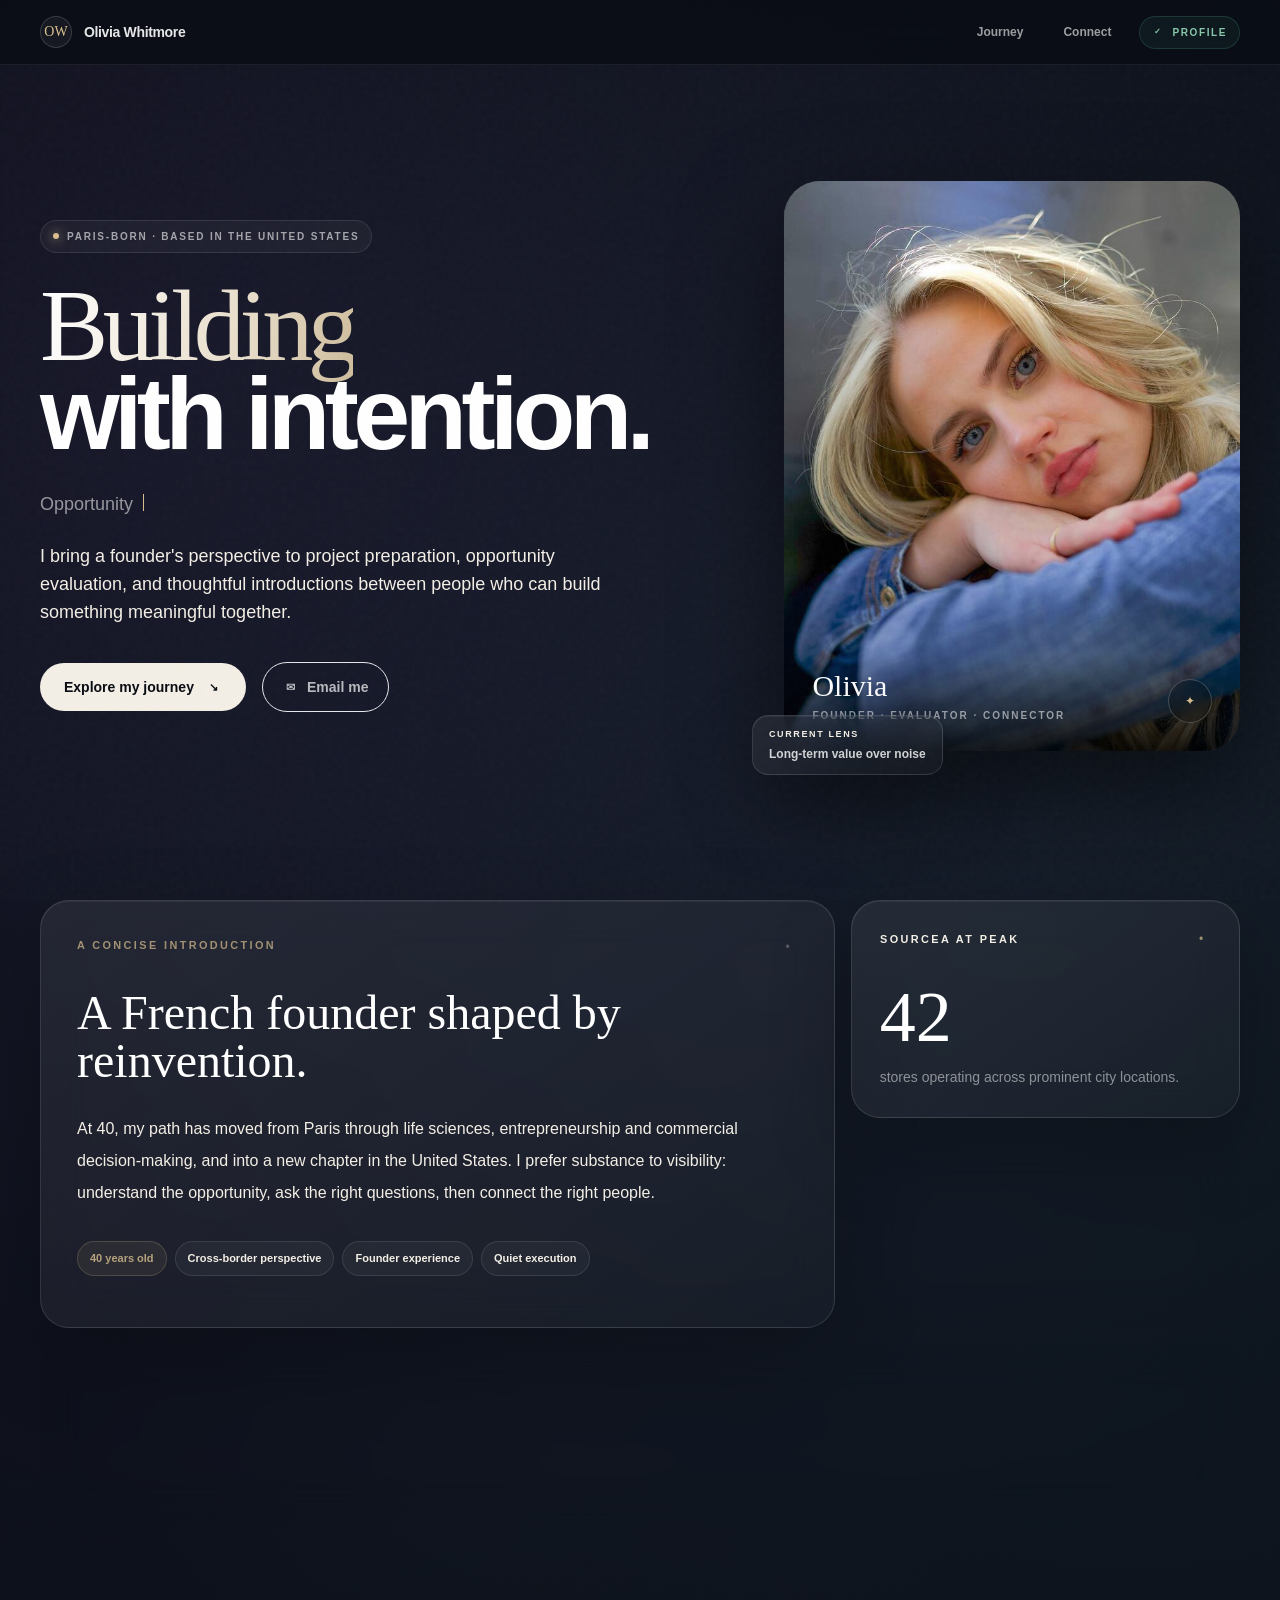
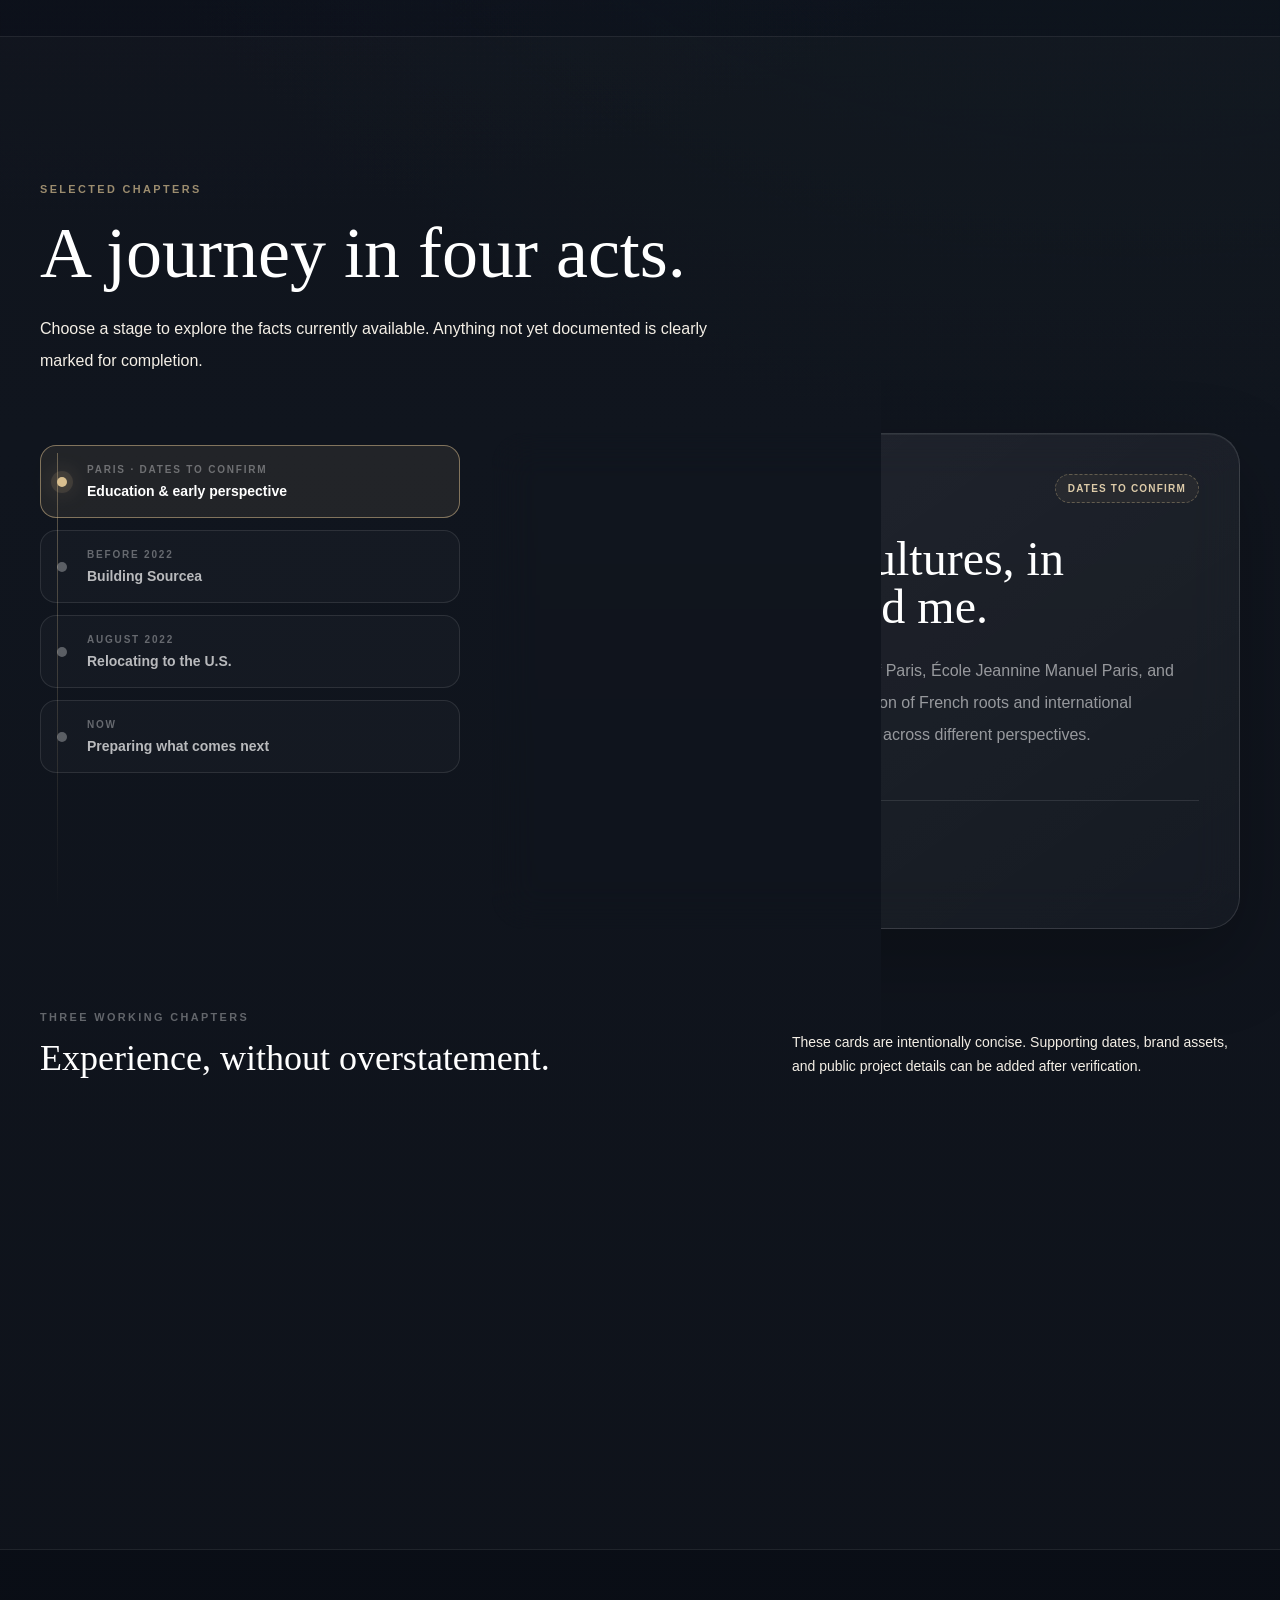
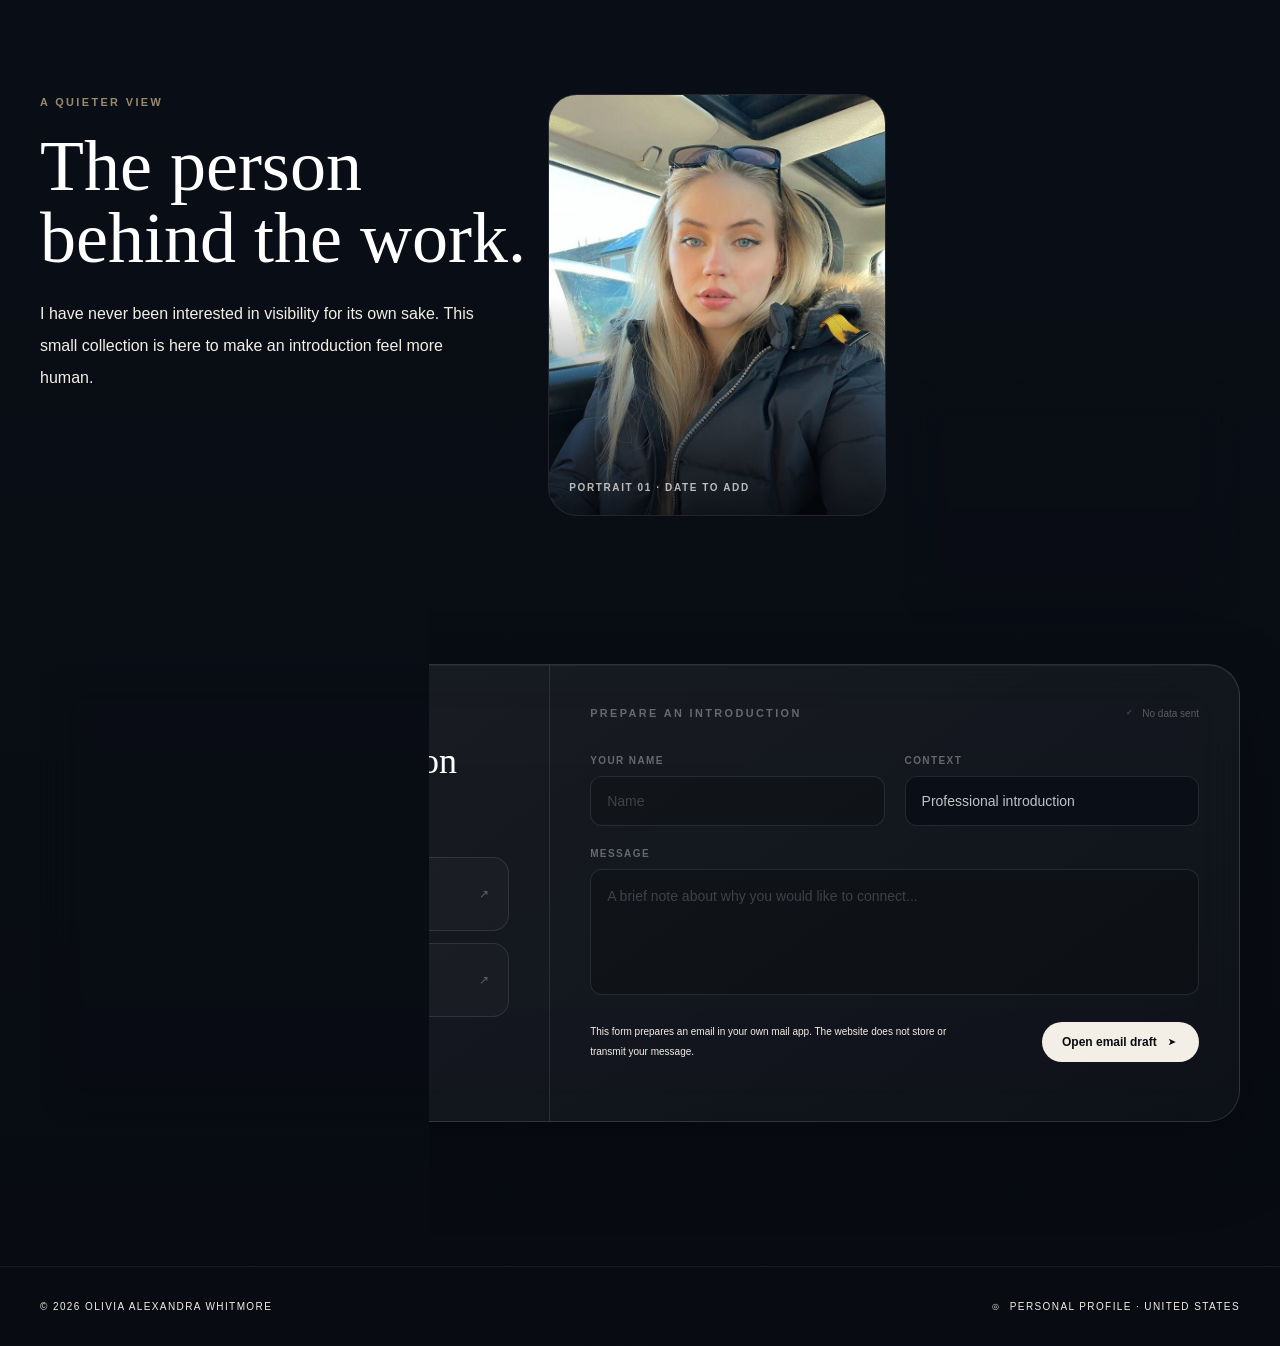
==== index.html @ ebe51297 "Publish Olivia Whitmore personal website" ====
<!doctype html>
<html lang="en" class="scroll-smooth">
<head>
  <meta charset="UTF-8" />
  <meta name="viewport" content="width=device-width, initial-scale=1.0" />
  <meta name="robots" content="index, follow, max-image-preview:large, max-snippet:-1, max-video-preview:-1" />
  <meta name="referrer" content="no-referrer" />
  <meta name="theme-color" content="#080b12" />
  <meta name="description" content="Meet Olivia Alexandra Whitmore, a Paris-born founder whose journey spans Sourcea, life sciences, opportunity evaluation, project preparation, and talent coordination in the United States." />
  <meta property="og:type" content="profile" />
  <meta property="og:title" content="Olivia Whitmore | Founder, Evaluator & Connector" />
  <meta property="og:description" content="From Paris and Sourcea to a new chapter in the United States — explore Olivia Whitmore's entrepreneurial and professional journey." />
  <meta property="og:url" content="https://oliviawhitmore.github.io/" />
  <meta property="profile:first_name" content="Olivia" />
  <meta property="profile:last_name" content="Whitmore" />
  <meta name="twitter:card" content="summary" />
  <meta name="twitter:title" content="Olivia Whitmore | Founder, Evaluator & Connector" />
  <meta name="twitter:description" content="A Paris-born founder's journey through entrepreneurship, reinvention, and project building in the United States." />
  <link rel="canonical" href="https://oliviawhitmore.github.io/" />
  <link rel="icon" href="data:image/svg+xml,%3Csvg xmlns='http://www.w3.org/2000/svg' viewBox='0 0 64 64'%3E%3Crect width='64' height='64' rx='32' fill='%23080b12'/%3E%3Ctext x='32' y='40' text-anchor='middle' font-family='serif' font-size='25' fill='%23d9bf8f'%3EOW%3C/text%3E%3C/svg%3E" />
  <title>Olivia Whitmore | Founder, Opportunity Evaluator & Project Connector</title>
  <script type="application/ld+json">
    {
      "@context": "https://schema.org",
      "@type": "Person",
      "name": "Olivia Alexandra Whitmore",
      "url": "https://oliviawhitmore.github.io/",
      "email": "mailto:oliviawhitmore2026@outlook.com",
      "telephone": "+1-360-646-8458",
      "birthPlace": {
        "@type": "Place",
        "name": "Paris, France"
      },
      "description": "Paris-born founder and project professional focused on opportunity evaluation, project preparation, and talent coordination in the United States.",
      "knowsAbout": [
        "Entrepreneurship",
        "Opportunity evaluation",
        "Project preparation",
        "Talent coordination",
        "Commercialization"
      ]
    }
  </script>
  <link rel="stylesheet" href="style.css" />
</head>
<body class="antialiased">
  <div class="mesh" aria-hidden="true"><span></span><span></span><span></span></div>

  <header class="fixed inset-x-0 top-0 z-40 border-b border-white/[.07] nav-shell">
    <nav class="mx-auto flex h-16 max-w-7xl items-center justify-between px-5 sm:px-8 lg:px-10" aria-label="Primary navigation">
      <a href="#top" class="group flex items-center gap-3" aria-label="Olivia Whitmore, home">
        <span class="grid h-8 w-8 place-items-center rounded-full border border-white/15 bg-white/[.05] serif text-sm text-champagne">OW</span>
        <span class="hidden text-sm font-semibold tracking-tight text-white/90 sm:block">Olivia Whitmore</span>
      </a>
      <div class="flex items-center gap-1 sm:gap-2">
        <a href="#journey" class="rounded-full px-3 py-2 text-xs font-semibold text-white/60 transition hover:text-white sm:px-4">Journey</a>
        <a href="#connect" class="rounded-full px-3 py-2 text-xs font-semibold text-white/60 transition hover:text-white sm:px-4">Connect</a>
        <span class="ml-1 inline-flex items-center gap-2 rounded-full border border-emerald-300/15 bg-emerald-300/[.06] px-3 py-2 text-[10px] font-bold uppercase tracking-[.16em] text-emerald-200/80">
          <i data-lucide="badge-check" class="h-3 w-3"></i><span class="hidden sm:inline">Profile</span>
        </span>
      </div>
    </nav>
  </header>

  <main id="top">
    <section class="relative mx-auto flex min-h-screen max-w-7xl items-center px-5 pb-20 pt-28 sm:px-8 lg:px-10">
      <div class="grid w-full items-center gap-14 lg:grid-cols-[1.05fr_.72fr] lg:gap-20">
        <div class="relative z-10 reveal">
          <div class="mb-7 inline-flex items-center gap-2 rounded-full border border-white/10 bg-white/[.04] px-3 py-2 text-[10px] font-bold uppercase tracking-[.18em] text-white/60">
            <span class="h-1.5 w-1.5 rounded-full bg-champagne shadow-[0_0_12px_#d9bf8f]"></span>
            Paris-born · Based in the United States
          </div>
          <h1 class="max-w-4xl text-[clamp(3.45rem,8vw,7.2rem)] leading-[.86] tracking-[-.055em]">
            <span class="serif font-normal gradient-text">Building</span><br />
            <span class="font-semibold text-white">with intention.</span>
          </h1>
          <p class="mt-8 min-h-8 text-base font-medium text-white/55 sm:text-lg">
            <span id="typing" aria-live="polite">Founder</span><span class="typing-caret" aria-hidden="true"></span>
          </p>
          <p class="mt-5 max-w-xl text-base leading-8 text-white/58 sm:text-lg">
            I bring a founder's perspective to project preparation, opportunity evaluation, and thoughtful introductions between people who can build something meaningful together.
          </p>
          <div class="mt-9 flex flex-wrap items-center gap-4">
            <a href="#journey" class="magnetic inline-flex items-center gap-3 rounded-full bg-ivory px-6 py-3.5 text-sm font-bold text-ink" data-magnetic>
              Explore my journey <i data-lucide="arrow-down-right" class="h-4 w-4"></i>
            </a>
            <a href="mailto:oliviawhitmore2026@outlook.com" class="inline-flex items-center gap-2 rounded-full border border-white/12 px-5 py-3.5 text-sm font-semibold text-white/70 transition hover:border-white/25 hover:text-white">
              <i data-lucide="mail" class="h-4 w-4"></i> Email me
            </a>
          </div>
        </div>

        <div class="relative mx-auto w-full max-w-[32rem] reveal lg:mx-0 lg:ml-auto" style="transition-delay:120ms">
          <div class="absolute -inset-10 hidden sm:block" aria-hidden="true">
            <svg class="h-full w-full opacity-40" viewBox="0 0 500 620" fill="none">
              <ellipse class="orbit" cx="250" cy="310" rx="215" ry="270" stroke="url(#orbitA)" stroke-width="1" stroke-dasharray="4 13" />
              <ellipse class="orbit-reverse" cx="250" cy="310" rx="236" ry="292" stroke="rgba(255,255,255,.14)" stroke-width="1" stroke-dasharray="1 18" />
              <defs><linearGradient id="orbitA"><stop stop-color="#d9bf8f"/><stop offset=".5" stop-color="#6979b8"/><stop offset="1" stop-color="#d9bf8f" stop-opacity="0"/></linearGradient></defs>
            </svg>
          </div>
          <div class="portrait-frame relative aspect-[4/5] overflow-hidden rounded-[2.25rem] bg-slate-900 shadow-[0_40px_100px_rgba(0,0,0,.52)]">
            <img src="assets/portrait-hero.jpg" alt="Portrait of Olivia Whitmore" class="h-full w-full object-cover object-center" fetchpriority="high" />
            <div class="absolute inset-x-0 bottom-0 bg-gradient-to-t from-black/80 via-black/15 to-transparent p-7 pt-28">
              <div class="flex items-end justify-between gap-4">
                <div><p class="serif text-3xl text-white">Olivia</p><p class="mt-1 text-[10px] font-bold uppercase tracking-[.2em] text-white/55">Founder · Evaluator · Connector</p></div>
                <div class="grid h-11 w-11 shrink-0 place-items-center rounded-full border border-white/20 bg-black/20 backdrop-blur"><i data-lucide="sparkles" class="h-4 w-4 text-champagne"></i></div>
              </div>
            </div>
          </div>
          <div class="glass absolute -bottom-6 -left-3 rounded-2xl px-4 py-3 sm:-left-8">
            <p class="text-[9px] font-bold uppercase tracking-[.18em] text-white/38">Current lens</p>
            <p class="mt-1 text-xs font-semibold text-white/80">Long-term value over noise</p>
          </div>
        </div>
      </div>
    </section>

    <section class="mx-auto max-w-7xl px-5 pb-28 sm:px-8 lg:px-10">
      <div class="grid auto-rows-[minmax(180px,auto)] gap-4 md:grid-cols-6">
        <article class="glass card-lift reveal rounded-[1.8rem] p-7 md:col-span-4 md:row-span-2 sm:p-9">
          <div class="flex items-start justify-between gap-6">
            <p class="eyebrow text-champagne/70">A concise introduction</p>
            <i data-lucide="fingerprint" class="h-5 w-5 text-white/25"></i>
          </div>
          <h2 class="mt-8 max-w-2xl serif text-4xl leading-[1.05] text-white sm:text-5xl">A French founder shaped by reinvention.</h2>
          <p class="mt-7 max-w-2xl text-sm leading-7 text-white/56 sm:text-base sm:leading-8">
            At 40, my path has moved from Paris through life sciences, entrepreneurship and commercial decision-making, and into a new chapter in the United States. I prefer substance to visibility: understand the opportunity, ask the right questions, then connect the right people.
          </p>
          <div class="mt-8 flex flex-wrap gap-2">
            <span class="rounded-full border border-champagne/20 bg-champagne/[.07] px-3 py-2 text-[11px] font-semibold text-champagne/80">40 years old</span>
            <span class="rounded-full border border-white/10 bg-white/[.04] px-3 py-2 text-[11px] font-semibold text-white/58">Cross-border perspective</span>
            <span class="rounded-full border border-white/10 bg-white/[.04] px-3 py-2 text-[11px] font-semibold text-white/58">Founder experience</span>
            <span class="rounded-full border border-white/10 bg-white/[.04] px-3 py-2 text-[11px] font-semibold text-white/58">Quiet execution</span>
          </div>
        </article>

        <article class="glass card-lift reveal rounded-[1.8rem] p-7 md:col-span-2" style="transition-delay:80ms">
          <div class="flex items-center justify-between"><p class="eyebrow text-white/38">Sourcea at peak</p><i data-lucide="store" class="h-5 w-5 text-champagne/70"></i></div>
          <p class="mt-8 serif text-7xl leading-none text-white">42</p>
          <p class="mt-3 text-sm leading-6 text-white/50">stores operating across prominent city locations.</p>
        </article>

        <article class="glass card-lift reveal rounded-[1.8rem] p-7 md:col-span-2" style="transition-delay:140ms">
          <div class="flex items-center justify-between"><p class="eyebrow text-white/38">New chapter</p><i data-lucide="plane" class="h-5 w-5 text-champagne/70"></i></div>
          <p class="mt-8 serif text-5xl leading-none text-white">Aug '22</p>
          <p class="mt-3 text-sm leading-6 text-white/50">relocated to the United States via EB-5.</p>
        </article>

        <article class="glass reveal rounded-[1.8rem] py-7 md:col-span-6">
          <p class="mb-5 px-7 eyebrow text-white/35">Working vocabulary</p>
          <div class="marquee" aria-label="Professional focus areas">
            <div class="marquee-track gap-3 px-3">
              <div class="flex gap-3 pr-3" aria-hidden="false">
                <span class="rounded-full border border-white/10 px-5 py-3 text-xs text-white/56">Opportunity evaluation</span><span class="rounded-full border border-white/10 px-5 py-3 text-xs text-white/56">Project preparation</span><span class="rounded-full border border-white/10 px-5 py-3 text-xs text-white/56">Talent coordination</span><span class="rounded-full border border-white/10 px-5 py-3 text-xs text-white/56">Commercialization</span><span class="rounded-full border border-white/10 px-5 py-3 text-xs text-white/56">Stakeholder alignment</span><span class="rounded-full border border-white/10 px-5 py-3 text-xs text-white/56">Life sciences perspective</span>
              </div>
              <div class="flex gap-3 pr-3" aria-hidden="true">
                <span class="rounded-full border border-white/10 px-5 py-3 text-xs text-white/56">Opportunity evaluation</span><span class="rounded-full border border-white/10 px-5 py-3 text-xs text-white/56">Project preparation</span><span class="rounded-full border border-white/10 px-5 py-3 text-xs text-white/56">Talent coordination</span><span class="rounded-full border border-white/10 px-5 py-3 text-xs text-white/56">Commercialization</span><span class="rounded-full border border-white/10 px-5 py-3 text-xs text-white/56">Stakeholder alignment</span><span class="rounded-full border border-white/10 px-5 py-3 text-xs text-white/56">Life sciences perspective</span>
              </div>
            </div>
          </div>
        </article>
      </div>
    </section>

    <section id="journey" class="border-y border-white/[.07] bg-white/[.018] py-28 sm:py-36">
      <div class="mx-auto max-w-7xl px-5 sm:px-8 lg:px-10">
        <div class="reveal max-w-3xl">
          <p class="eyebrow text-champagne/70">Selected chapters</p>
          <h2 class="mt-5 serif text-5xl leading-none text-white sm:text-7xl">A journey in four acts.</h2>
          <p class="mt-6 max-w-2xl text-base leading-8 text-white/52">Choose a stage to explore the facts currently available. Anything not yet documented is clearly marked for completion.</p>
        </div>

        <div class="mt-14 grid gap-5 lg:grid-cols-[.72fr_1.28fr] lg:gap-8">
          <div class="relative space-y-3 reveal" role="tablist" aria-label="Life and work timeline">
            <div class="timeline-line absolute bottom-5 left-[17px] top-5 w-px bg-gradient-to-b from-champagne/40 via-white/12 to-transparent" aria-hidden="true"></div>
            <button class="timeline-tab relative flex w-full items-center gap-5 rounded-2xl border border-white/10 bg-white/[.025] p-4 text-left text-white/70" role="tab" aria-selected="true" aria-controls="timeline-panel" data-stage="paris">
              <span class="stage-dot relative z-10 h-2.5 w-2.5 shrink-0 rounded-full bg-white/30"></span><span><span class="block text-[10px] font-bold uppercase tracking-[.18em] text-white/35">Paris · Dates to confirm</span><span class="mt-1 block text-sm font-semibold">Education & early perspective</span></span>
            </button>
            <button class="timeline-tab relative flex w-full items-center gap-5 rounded-2xl border border-white/10 bg-white/[.025] p-4 text-left text-white/70" role="tab" aria-selected="false" aria-controls="timeline-panel" data-stage="sourcea">
              <span class="stage-dot relative z-10 h-2.5 w-2.5 shrink-0 rounded-full bg-white/30"></span><span><span class="block text-[10px] font-bold uppercase tracking-[.18em] text-white/35">Before 2022</span><span class="mt-1 block text-sm font-semibold">Building Sourcea</span></span>
            </button>
            <button class="timeline-tab relative flex w-full items-center gap-5 rounded-2xl border border-white/10 bg-white/[.025] p-4 text-left text-white/70" role="tab" aria-selected="false" aria-controls="timeline-panel" data-stage="usa">
              <span class="stage-dot relative z-10 h-2.5 w-2.5 shrink-0 rounded-full bg-white/30"></span><span><span class="block text-[10px] font-bold uppercase tracking-[.18em] text-white/35">August 2022</span><span class="mt-1 block text-sm font-semibold">Relocating to the U.S.</span></span>
            </button>
            <button class="timeline-tab relative flex w-full items-center gap-5 rounded-2xl border border-white/10 bg-white/[.025] p-4 text-left text-white/70" role="tab" aria-selected="false" aria-controls="timeline-panel" data-stage="now">
              <span class="stage-dot relative z-10 h-2.5 w-2.5 shrink-0 rounded-full bg-white/30"></span><span><span class="block text-[10px] font-bold uppercase tracking-[.18em] text-white/35">Now</span><span class="mt-1 block text-sm font-semibold">Preparing what comes next</span></span>
            </button>
          </div>

          <article id="timeline-panel" class="glass mobile-stack reveal flex min-h-[31rem] flex-col justify-between overflow-hidden rounded-[2rem] p-7 sm:p-10" role="tabpanel" aria-live="polite" style="transition-delay:120ms">
            <div>
              <div class="flex flex-wrap items-center justify-between gap-4">
                <span id="stage-kicker" class="eyebrow text-champagne/70">Paris, France</span>
                <span id="stage-status" class="pending rounded-full px-3 py-1.5 text-[10px] font-bold uppercase tracking-[.12em]">Dates to confirm</span>
              </div>
              <h3 id="stage-title" class="mt-8 max-w-xl serif text-4xl leading-tight text-white sm:text-5xl">Learning across cultures, in the city that shaped me.</h3>
              <p id="stage-copy" class="mt-6 max-w-2xl text-sm leading-7 text-white/55 sm:text-base sm:leading-8">Born in Paris, I studied at the American School of Paris, École Jeannine Manuel Paris, and The American University of Paris. That combination of French roots and international classrooms shaped how I listen, adapt, and work across different perspectives.</p>
            </div>
            <div class="mt-10 border-t border-white/10 pt-6">
              <p class="text-[10px] font-bold uppercase tracking-[.17em] text-white/32">What this chapter shaped</p>
              <div id="stage-tags" class="mt-4 flex flex-wrap gap-2">
                <span class="rounded-full bg-white/[.055] px-3 py-2 text-[11px] text-white/62">International perspective</span><span class="rounded-full bg-white/[.055] px-3 py-2 text-[11px] text-white/62">Adaptability</span><span class="rounded-full bg-white/[.055] px-3 py-2 text-[11px] text-white/62">Curiosity</span>
              </div>
            </div>
          </article>
        </div>

        <div class="mt-20">
          <div class="mb-7 flex flex-col justify-between gap-5 sm:flex-row sm:items-end">
            <div><p class="eyebrow text-white/35">Three working chapters</p><h3 class="mt-3 serif text-3xl text-white sm:text-4xl">Experience, without overstatement.</h3></div>
            <p class="max-w-md text-sm leading-6 text-white/42">These cards are intentionally concise. Supporting dates, brand assets, and public project details can be added after verification.</p>
          </div>
          <div class="grid gap-4 md:grid-cols-3">
            <button class="glass card-lift reveal rounded-[1.7rem] p-7 text-left" data-jump="sourcea">
              <div class="flex items-center justify-between"><span class="grid h-10 w-10 place-items-center rounded-xl bg-white/[.05]"><i data-lucide="store" class="h-4 w-4 text-champagne"></i></span><i data-lucide="arrow-up-right" class="h-4 w-4 text-white/25"></i></div>
              <h4 class="mt-9 text-lg font-semibold text-white">Sourcea</h4><p class="mt-3 text-sm leading-6 text-white/50">Founded and scaled a Paris fashion brand to 42 stores before the pandemic forced a difficult restructuring.</p><span class="pending mt-6 inline-flex rounded-full px-3 py-1.5 text-[10px] font-bold uppercase tracking-[.12em]">Founding year & brand assets pending</span>
            </button>
            <button class="glass card-lift reveal rounded-[1.7rem] p-7 text-left" data-jump="usa" style="transition-delay:80ms">
              <div class="flex items-center justify-between"><span class="grid h-10 w-10 place-items-center rounded-xl bg-white/[.05]"><i data-lucide="route" class="h-4 w-4 text-champagne"></i></span><i data-lucide="arrow-up-right" class="h-4 w-4 text-white/25"></i></div>
              <h4 class="mt-9 text-lg font-semibold text-white">U.S. transition</h4><p class="mt-3 text-sm leading-6 text-white/50">Moved from familiarity to a much larger market, rebuilding everyday systems and a professional point of view from the ground up.</p><span class="mt-6 inline-flex rounded-full border border-white/10 px-3 py-1.5 text-[10px] font-bold uppercase tracking-[.12em] text-white/44">Documented · Aug 2022</span>
            </button>
            <button class="glass card-lift reveal rounded-[1.7rem] p-7 text-left" data-jump="now" style="transition-delay:140ms">
              <div class="flex items-center justify-between"><span class="grid h-10 w-10 place-items-center rounded-xl bg-white/[.05]"><i data-lucide="layers-3" class="h-4 w-4 text-champagne"></i></span><i data-lucide="arrow-up-right" class="h-4 w-4 text-white/25"></i></div>
              <h4 class="mt-9 text-lg font-semibold text-white">Current project work</h4><p class="mt-3 text-sm leading-6 text-white/50">Supporting preparation, evaluating opportunities, and connecting experienced people with the appropriate project leaders.</p><span class="pending mt-6 inline-flex rounded-full px-3 py-1.5 text-[10px] font-bold uppercase tracking-[.12em]">Public project details pending</span>
            </button>
          </div>
        </div>
      </div>
    </section>

    <section id="connect" class="mx-auto max-w-7xl px-5 py-28 sm:px-8 sm:py-36 lg:px-10">
      <div class="grid gap-5 lg:grid-cols-12">
        <div class="reveal lg:col-span-5">
          <p class="eyebrow text-champagne/70">A quieter view</p>
          <h2 class="mt-5 max-w-lg serif text-5xl leading-none text-white sm:text-7xl">The person behind the work.</h2>
          <p class="mt-6 max-w-md text-base leading-8 text-white/52">I have never been interested in visibility for its own sake. This small collection is here to make an introduction feel more human.</p>
        </div>
        <div class="grid gap-4 sm:grid-cols-2 lg:col-span-7">
          <button class="photo-card reveal relative aspect-[4/5] overflow-hidden rounded-[1.8rem] border border-white/10 text-left sm:row-span-2" data-photo-src data-alt="Portrait of Olivia Whitmore">
            <img src="assets/portrait-01.jpg" alt="Portrait of Olivia Whitmore" class="h-full w-full object-cover" loading="lazy" />
            <span class="absolute bottom-5 left-5 z-10 text-[10px] font-bold uppercase tracking-[.16em] text-white/70">Portrait 01 · Date to add</span>
          </button>
          <button class="photo-card reveal relative aspect-[5/4] overflow-hidden rounded-[1.8rem] border border-white/10 text-left" data-photo-src data-alt="Portrait of Olivia Whitmore" style="transition-delay:80ms">
            <img src="assets/portrait-02.jpg" alt="Portrait of Olivia Whitmore" class="h-full w-full object-cover object-top" loading="lazy" />
            <span class="absolute bottom-5 left-5 z-10 text-[10px] font-bold uppercase tracking-[.16em] text-white/70">Portrait 02 · Date to add</span>
          </button>
          <div class="glass reveal flex min-h-[15rem] flex-col justify-between rounded-[1.8rem] p-7" style="transition-delay:140ms">
            <i data-lucide="quote" class="h-5 w-5 text-champagne/65"></i>
            <blockquote class="mt-10 serif text-2xl leading-snug text-white">“Understand first. Decide second. Build for the long term.”</blockquote>
          </div>
        </div>

        <div class="glass reveal mt-6 overflow-hidden rounded-[2rem] lg:col-span-12">
          <div class="grid lg:grid-cols-[.85fr_1.15fr]">
            <div class="border-b border-white/10 p-7 sm:p-10 lg:border-b-0 lg:border-r">
              <p class="eyebrow text-white/35">Direct contact</p>
              <h3 class="mt-5 serif text-4xl text-white">A thoughtful conversation starts simply.</h3>
              <div class="mt-9 space-y-3">
                <a href="mailto:oliviawhitmore2026@outlook.com" class="contact-link flex items-center justify-between rounded-2xl border border-white/10 bg-white/[.025] p-4 transition hover:border-champagne/30 hover:bg-white/[.045]">
                  <span class="flex min-w-0 items-center gap-4"><span class="grid h-10 w-10 shrink-0 place-items-center rounded-full bg-white/[.055]"><i data-lucide="mail" class="h-4 w-4 text-champagne"></i></span><span class="min-w-0"><span class="block text-[9px] font-bold uppercase tracking-[.16em] text-white/34">Email</span><span class="mt-1 block truncate text-xs font-semibold text-white/76 sm:text-sm">oliviawhitmore2026@outlook.com</span></span></span><i data-lucide="arrow-up-right" class="contact-arrow h-4 w-4 shrink-0 text-white/30"></i>
                </a>
                <a href="tel:+13606468458" class="contact-link flex items-center justify-between rounded-2xl border border-white/10 bg-white/[.025] p-4 transition hover:border-champagne/30 hover:bg-white/[.045]">
                  <span class="flex min-w-0 items-center gap-4"><span class="grid h-10 w-10 shrink-0 place-items-center rounded-full bg-white/[.055]"><i data-lucide="phone" class="h-4 w-4 text-champagne"></i></span><span><span class="block text-[9px] font-bold uppercase tracking-[.16em] text-white/34">Mobile</span><span class="mt-1 block text-sm font-semibold text-white/76">+1 (360) 646-8458</span></span></span><i data-lucide="arrow-up-right" class="contact-arrow h-4 w-4 shrink-0 text-white/30"></i>
                </a>
              </div>
              <div class="mt-6 flex items-center gap-2">
                <button type="button" class="grid h-10 w-10 cursor-not-allowed place-items-center rounded-full border border-white/10 text-white/28" aria-label="LinkedIn link pending verification" title="LinkedIn link pending verification"><i data-lucide="linkedin" class="h-4 w-4"></i></button>
                <button type="button" class="grid h-10 w-10 cursor-not-allowed place-items-center rounded-full border border-white/10 text-white/28" aria-label="GitHub link pending verification" title="GitHub link pending verification"><i data-lucide="github" class="h-4 w-4"></i></button>
                <button type="button" class="grid h-10 w-10 cursor-not-allowed place-items-center rounded-full border border-white/10 text-white/28" aria-label="X profile link pending verification" title="X profile link pending verification"><i data-lucide="twitter" class="h-4 w-4"></i></button>
                <span class="ml-2 text-[10px] text-white/30">Verified profile links to be added.</span>
              </div>
            </div>
            <form id="intro-form" class="p-7 sm:p-10">
              <div class="flex items-center justify-between gap-4"><p class="eyebrow text-white/35">Prepare an introduction</p><span class="inline-flex items-center gap-1.5 text-[10px] text-white/30"><i data-lucide="shield-check" class="h-3.5 w-3.5"></i>No data sent</span></div>
              <div class="mt-8 grid gap-5 sm:grid-cols-2">
                <label class="block"><span class="mb-2 block text-[10px] font-bold uppercase tracking-[.14em] text-white/35">Your name</span><input id="visitor-name" type="text" autocomplete="name" class="w-full rounded-xl border border-white/10 bg-black/20 px-4 py-3.5 text-sm text-white outline-none transition placeholder:text-white/20 focus:border-champagne/45" placeholder="Name" /></label>
                <label class="block"><span class="mb-2 block text-[10px] font-bold uppercase tracking-[.14em] text-white/35">Context</span><select id="visitor-context" class="w-full appearance-none rounded-xl border border-white/10 bg-[#0a0e16] px-4 py-3.5 text-sm text-white/75 outline-none transition focus:border-champagne/45"><option>Professional introduction</option><option>Project conversation</option><option>Talent connection</option><option>General note</option></select></label>
              </div>
              <label class="mt-5 block"><span class="mb-2 block text-[10px] font-bold uppercase tracking-[.14em] text-white/35">Message</span><textarea id="visitor-message" rows="4" class="w-full resize-none rounded-xl border border-white/10 bg-black/20 px-4 py-3.5 text-sm leading-6 text-white outline-none transition placeholder:text-white/20 focus:border-champagne/45" placeholder="A brief note about why you would like to connect..."></textarea></label>
              <div class="mt-5 flex flex-col-reverse items-start justify-between gap-4 sm:flex-row sm:items-center">
                <p class="max-w-sm text-[10px] leading-5 text-white/28">This form prepares an email in your own mail app. The website does not store or transmit your message.</p>
                <button type="submit" class="magnetic inline-flex shrink-0 items-center gap-2 rounded-full bg-ivory px-5 py-3 text-xs font-bold text-ink" data-magnetic>Open email draft <i data-lucide="send" class="h-3.5 w-3.5"></i></button>
              </div>
            </form>
          </div>
        </div>
      </div>
    </section>
  </main>

  <footer class="border-t border-white/[.07]">
    <div class="mx-auto flex max-w-7xl flex-col justify-between gap-4 px-5 py-8 text-[10px] uppercase tracking-[.14em] text-white/28 sm:flex-row sm:items-center sm:px-8 lg:px-10">
      <p>© 2026 Olivia Alexandra Whitmore</p><p class="flex items-center gap-2"><i data-lucide="globe-2" class="h-3 w-3"></i>Personal profile · United States</p>
    </div>
  </footer>

  <div id="photo-modal" class="modal fixed inset-0 z-50 grid place-items-center bg-black/88 p-4 backdrop-blur-md" hidden aria-modal="true" role="dialog" aria-label="Expanded portrait">
    <button id="modal-close" class="absolute right-5 top-5 grid h-11 w-11 place-items-center rounded-full border border-white/15 bg-black/40 text-white/75 transition hover:bg-white/10 hover:text-white" aria-label="Close portrait"><i data-lucide="x" class="h-5 w-5"></i></button>
    <img id="modal-image" src="" alt="" class="max-h-[88vh] max-w-[92vw] rounded-2xl object-contain shadow-2xl" />
  </div>

  <div id="toast" class="toast fixed bottom-6 left-1/2 z-[60] rounded-full border border-white/12 bg-[#171c25]/95 px-5 py-3 text-xs font-semibold text-white/75 shadow-2xl backdrop-blur">Opening your email app…</div>

  <script src="script.js" defer></script>
</body>
</html>
---- style.css ----
*,:after,:before{--tw-border-spacing-x:0;--tw-border-spacing-y:0;--tw-translate-x:0;--tw-translate-y:0;--tw-rotate:0;--tw-skew-x:0;--tw-skew-y:0;--tw-scale-x:1;--tw-scale-y:1;--tw-pan-x: ;--tw-pan-y: ;--tw-pinch-zoom: ;--tw-scroll-snap-strictness:proximity;--tw-gradient-from-position: ;--tw-gradient-via-position: ;--tw-gradient-to-position: ;--tw-ordinal: ;--tw-slashed-zero: ;--tw-numeric-figure: ;--tw-numeric-spacing: ;--tw-numeric-fraction: ;--tw-ring-inset: ;--tw-ring-offset-width:0px;--tw-ring-offset-color:#fff;--tw-ring-color:rgba(59,130,246,.5);--tw-ring-offset-shadow:0 0 #0000;--tw-ring-shadow:0 0 #0000;--tw-shadow:0 0 #0000;--tw-shadow-colored:0 0 #0000;--tw-blur: ;--tw-brightness: ;--tw-contrast: ;--tw-grayscale: ;--tw-hue-rotate: ;--tw-invert: ;--tw-saturate: ;--tw-sepia: ;--tw-drop-shadow: ;--tw-backdrop-blur: ;--tw-backdrop-brightness: ;--tw-backdrop-contrast: ;--tw-backdrop-grayscale: ;--tw-backdrop-hue-rotate: ;--tw-backdrop-invert: ;--tw-backdrop-opacity: ;--tw-backdrop-saturate: ;--tw-backdrop-sepia: ;--tw-contain-size: ;--tw-contain-layout: ;--tw-contain-paint: ;--tw-contain-style: }::backdrop{--tw-border-spacing-x:0;--tw-border-spacing-y:0;--tw-translate-x:0;--tw-translate-y:0;--tw-rotate:0;--tw-skew-x:0;--tw-skew-y:0;--tw-scale-x:1;--tw-scale-y:1;--tw-pan-x: ;--tw-pan-y: ;--tw-pinch-zoom: ;--tw-scroll-snap-strictness:proximity;--tw-gradient-from-position: ;--tw-gradient-via-position: ;--tw-gradient-to-position: ;--tw-ordinal: ;--tw-slashed-zero: ;--tw-numeric-figure: ;--tw-numeric-spacing: ;--tw-numeric-fraction: ;--tw-ring-inset: ;--tw-ring-offset-width:0px;--tw-ring-offset-color:#fff;--tw-ring-color:rgba(59,130,246,.5);--tw-ring-offset-shadow:0 0 #0000;--tw-ring-shadow:0 0 #0000;--tw-shadow:0 0 #0000;--tw-shadow-colored:0 0 #0000;--tw-blur: ;--tw-brightness: ;--tw-contrast: ;--tw-grayscale: ;--tw-hue-rotate: ;--tw-invert: ;--tw-saturate: ;--tw-sepia: ;--tw-drop-shadow: ;--tw-backdrop-blur: ;--tw-backdrop-brightness: ;--tw-backdrop-contrast: ;--tw-backdrop-grayscale: ;--tw-backdrop-hue-rotate: ;--tw-backdrop-invert: ;--tw-backdrop-opacity: ;--tw-backdrop-saturate: ;--tw-backdrop-sepia: ;--tw-contain-size: ;--tw-contain-layout: ;--tw-contain-paint: ;--tw-contain-style: }/*! tailwindcss v3.4.17 | MIT License | https://tailwindcss.com*/*,:after,:before{box-sizing:border-box;border:0 solid #e5e7eb}:after,:before{--tw-content:""}:host,html{line-height:1.5;-webkit-text-size-adjust:100%;-moz-tab-size:4;-o-tab-size:4;tab-size:4;font-family:-apple-system,BlinkMacSystemFont,Segoe UI,Arial,sans-serif;font-feature-settings:normal;font-variation-settings:normal;-webkit-tap-highlight-color:transparent}body{margin:0;line-height:inherit}hr{height:0;color:inherit;border-top-width:1px}abbr:where([title]){-webkit-text-decoration:underline dotted;text-decoration:underline dotted}h1,h2,h3,h4,h5,h6{font-size:inherit;font-weight:inherit}a{color:inherit;text-decoration:inherit}b,strong{font-weight:bolder}code,kbd,pre,samp{font-family:ui-monospace,SFMono-Regular,Menlo,Monaco,Consolas,Liberation Mono,Courier New,monospace;font-feature-settings:normal;font-variation-settings:normal;font-size:1em}small{font-size:80%}sub,sup{font-size:75%;line-height:0;position:relative;vertical-align:baseline}sub{bottom:-.25em}sup{top:-.5em}table{text-indent:0;border-color:inherit;border-collapse:collapse}button,input,optgroup,select,textarea{font-family:inherit;font-feature-settings:inherit;font-variation-settings:inherit;font-size:100%;font-weight:inherit;line-height:inherit;letter-spacing:inherit;color:inherit;margin:0;padding:0}button,select{text-transform:none}button,input:where([type=button]),input:where([type=reset]),input:where([type=submit]){-webkit-appearance:button;background-color:transparent;background-image:none}:-moz-focusring{outline:auto}:-moz-ui-invalid{box-shadow:none}progress{vertical-align:baseline}::-webkit-inner-spin-button,::-webkit-outer-spin-button{height:auto}[type=search]{-webkit-appearance:textfield;outline-offset:-2px}::-webkit-search-decoration{-webkit-appearance:none}::-webkit-file-upload-button{-webkit-appearance:button;font:inherit}summary{display:list-item}blockquote,dd,dl,figure,h1,h2,h3,h4,h5,h6,hr,p,pre{margin:0}fieldset{margin:0}fieldset,legend{padding:0}menu,ol,ul{list-style:none;margin:0;padding:0}dialog{padding:0}textarea{resize:vertical}input::-moz-placeholder,textarea::-moz-placeholder{opacity:1;color:#9ca3af}input::placeholder,textarea::placeholder{opacity:1;color:#9ca3af}[role=button],button{cursor:pointer}:disabled{cursor:default}audio,canvas,embed,iframe,img,object,svg,video{display:block;vertical-align:middle}img,video{max-width:100%;height:auto}[hidden]:where(:not([hidden=until-found])){display:none}.fixed{position:fixed}.absolute{position:absolute}.relative{position:relative}.-inset-10{inset:-2.5rem}.inset-0{inset:0}.inset-x-0{left:0;right:0}.-bottom-6{bottom:-1.5rem}.-left-3{left:-.75rem}.bottom-0{bottom:0}.bottom-5{bottom:1.25rem}.bottom-6{bottom:1.5rem}.left-1\/2{left:50%}.left-5{left:1.25rem}.left-\[17px\]{left:17px}.right-5{right:1.25rem}.top-0{top:0}.top-5{top:1.25rem}.z-10{z-index:10}.z-40{z-index:40}.z-50{z-index:50}.z-\[60\]{z-index:60}.mx-auto{margin-left:auto;margin-right:auto}.mb-2{margin-bottom:.5rem}.mb-5{margin-bottom:1.25rem}.mb-7{margin-bottom:1.75rem}.ml-1{margin-left:.25rem}.ml-2{margin-left:.5rem}.mt-1{margin-top:.25rem}.mt-10{margin-top:2.5rem}.mt-14{margin-top:3.5rem}.mt-20{margin-top:5rem}.mt-3{margin-top:.75rem}.mt-4{margin-top:1rem}.mt-5{margin-top:1.25rem}.mt-6{margin-top:1.5rem}.mt-7{margin-top:1.75rem}.mt-8{margin-top:2rem}.mt-9{margin-top:2.25rem}.block{display:block}.flex{display:flex}.inline-flex{display:inline-flex}.grid{display:grid}.hidden{display:none}.aspect-\[4\/5\]{aspect-ratio:4/5}.aspect-\[5\/4\]{aspect-ratio:5/4}.h-1\.5{height:.375rem}.h-10{height:2.5rem}.h-11{height:2.75rem}.h-16{height:4rem}.h-2\.5{height:.625rem}.h-3{height:.75rem}.h-3\.5{height:.875rem}.h-4{height:1rem}.h-5{height:1.25rem}.h-8{height:2rem}.h-full{height:100%}.max-h-\[88vh\]{max-height:88vh}.min-h-8{min-height:2rem}.min-h-\[15rem\]{min-height:15rem}.min-h-\[31rem\]{min-height:31rem}.min-h-screen{min-height:100vh}.w-1\.5{width:.375rem}.w-10{width:2.5rem}.w-11{width:2.75rem}.w-2\.5{width:.625rem}.w-3{width:.75rem}.w-3\.5{width:.875rem}.w-4{width:1rem}.w-5{width:1.25rem}.w-8{width:2rem}.w-full{width:100%}.w-px{width:1px}.min-w-0{min-width:0}.max-w-2xl{max-width:42rem}.max-w-3xl{max-width:48rem}.max-w-4xl{max-width:56rem}.max-w-7xl{max-width:80rem}.max-w-\[32rem\]{max-width:32rem}.max-w-\[92vw\]{max-width:92vw}.max-w-lg{max-width:32rem}.max-w-md{max-width:28rem}.max-w-sm{max-width:24rem}.max-w-xl{max-width:36rem}.shrink-0{flex-shrink:0}.transform{transform:translate(var(--tw-translate-x),var(--tw-translate-y)) rotate(var(--tw-rotate)) skewX(var(--tw-skew-x)) skewY(var(--tw-skew-y)) scaleX(var(--tw-scale-x)) scaleY(var(--tw-scale-y))}.cursor-not-allowed{cursor:not-allowed}.resize-none{resize:none}.appearance-none{-webkit-appearance:none;-moz-appearance:none;appearance:none}.auto-rows-\[minmax\(180px\2c auto\)\]{grid-auto-rows:minmax(180px,auto)}.flex-col{flex-direction:column}.flex-col-reverse{flex-direction:column-reverse}.flex-wrap{flex-wrap:wrap}.place-items-center{place-items:center}.items-start{align-items:flex-start}.items-end{align-items:flex-end}.items-center{align-items:center}.justify-between{justify-content:space-between}.gap-1{gap:.25rem}.gap-1\.5{gap:.375rem}.gap-14{gap:3.5rem}.gap-2{gap:.5rem}.gap-3{gap:.75rem}.gap-4{gap:1rem}.gap-5{gap:1.25rem}.gap-6{gap:1.5rem}.space-y-3>:not([hidden])~:not([hidden]){--tw-space-y-reverse:0;margin-top:calc(.75rem*(1 - var(--tw-space-y-reverse)));margin-bottom:calc(.75rem*var(--tw-space-y-reverse))}.overflow-hidden{overflow:hidden}.scroll-smooth{scroll-behavior:smooth}.truncate{overflow:hidden;text-overflow:ellipsis;white-space:nowrap}.rounded-2xl{border-radius:1rem}.rounded-\[1\.7rem\]{border-radius:1.7rem}.rounded-\[1\.8rem\]{border-radius:1.8rem}.rounded-\[2\.25rem\]{border-radius:2.25rem}.rounded-\[2rem\]{border-radius:2rem}.rounded-full{border-radius:9999px}.rounded-xl{border-radius:.75rem}.border{border-width:1px}.border-y{border-top-width:1px}.border-b,.border-y{border-bottom-width:1px}.border-t{border-top-width:1px}.border-champagne\/20{border-color:hsla(39,49%,71%,.2)}.border-emerald-300\/15{border-color:rgba(110,231,183,.15)}.border-white\/10{border-color:hsla(0,0%,100%,.1)}.border-white\/15{border-color:hsla(0,0%,100%,.15)}.border-white\/20{border-color:hsla(0,0%,100%,.2)}.border-white\/\[\.07\]{border-color:hsla(0,0%,100%,.07)}.bg-\[\#0a0e16\]{--tw-bg-opacity:1;background-color:rgb(10 14 22/var(--tw-bg-opacity,1))}.bg-\[\#171c25\]\/95{background-color:rgba(23,28,37,.95)}.bg-black\/20{background-color:rgba(0,0,0,.2)}.bg-black\/40{background-color:rgba(0,0,0,.4)}.bg-champagne{--tw-bg-opacity:1;background-color:rgb(217 191 143/var(--tw-bg-opacity,1))}.bg-champagne\/\[\.07\]{background-color:hsla(39,49%,71%,.07)}.bg-emerald-300\/\[\.06\]{background-color:rgba(110,231,183,.06)}.bg-ivory{--tw-bg-opacity:1;background-color:rgb(244 239 230/var(--tw-bg-opacity,1))}.bg-slate-900{--tw-bg-opacity:1;background-color:rgb(15 23 42/var(--tw-bg-opacity,1))}.bg-white\/30{background-color:hsla(0,0%,100%,.3)}.bg-white\/\[\.018\]{background-color:hsla(0,0%,100%,.018)}.bg-white\/\[\.025\]{background-color:hsla(0,0%,100%,.025)}.bg-white\/\[\.04\]{background-color:hsla(0,0%,100%,.04)}.bg-white\/\[\.055\]{background-color:hsla(0,0%,100%,.055)}.bg-white\/\[\.05\]{background-color:hsla(0,0%,100%,.05)}.bg-gradient-to-b{background-image:linear-gradient(to bottom,var(--tw-gradient-stops))}.bg-gradient-to-t{background-image:linear-gradient(to top,var(--tw-gradient-stops))}.from-black\/80{--tw-gradient-from:rgba(0,0,0,.8) var(--tw-gradient-from-position);--tw-gradient-to:transparent var(--tw-gradient-to-position);--tw-gradient-stops:var(--tw-gradient-from),var(--tw-gradient-to)}.from-champagne\/40{--tw-gradient-from:hsla(39,49%,71%,.4) var(--tw-gradient-from-position);--tw-gradient-to:hsla(39,49%,71%,0) var(--tw-gradient-to-position);--tw-gradient-stops:var(--tw-gradient-from),var(--tw-gradient-to)}.via-black\/15{--tw-gradient-to:transparent var(--tw-gradient-to-position);--tw-gradient-stops:var(--tw-gradient-from),rgba(0,0,0,.15) var(--tw-gradient-via-position),var(--tw-gradient-to)}.to-transparent{--tw-gradient-to:transparent var(--tw-gradient-to-position)}.object-contain{-o-object-fit:contain;object-fit:contain}.object-cover{-o-object-fit:cover;object-fit:cover}.object-center{-o-object-position:center;object-position:center}.object-top{-o-object-position:top;object-position:top}.p-4{padding:1rem}.p-7{padding:1.75rem}.px-3{padding-left:.75rem;padding-right:.75rem}.px-4{padding-left:1rem;padding-right:1rem}.px-5{padding-left:1.25rem;padding-right:1.25rem}.px-6{padding-left:1.5rem;padding-right:1.5rem}.px-7{padding-left:1.75rem;padding-right:1.75rem}.py-1\.5{padding-top:.375rem;padding-bottom:.375rem}.py-2{padding-top:.5rem;padding-bottom:.5rem}.py-28{padding-top:7rem;padding-bottom:7rem}.py-3{padding-top:.75rem;padding-bottom:.75rem}.py-3\.5{padding-top:.875rem;padding-bottom:.875rem}.py-7{padding-top:1.75rem;padding-bottom:1.75rem}.py-8{padding-top:2rem;padding-bottom:2rem}.pb-20{padding-bottom:5rem}.pb-28{padding-bottom:7rem}.pr-3{padding-right:.75rem}.pt-28{padding-top:7rem}.pt-6{padding-top:1.5rem}.text-left{text-align:left}.text-2xl{font-size:1.5rem;line-height:2rem}.text-3xl{font-size:1.875rem;line-height:2.25rem}.text-4xl{font-size:2.25rem;line-height:2.5rem}.text-5xl{font-size:3rem;line-height:1}.text-7xl{font-size:4.5rem;line-height:1}.text-\[10px\]{font-size:10px}.text-\[11px\]{font-size:11px}.text-\[9px\]{font-size:9px}.text-\[clamp\(3\.45rem\2c 8vw\2c 7\.2rem\)\]{font-size:clamp(3.45rem,8vw,7.2rem)}.text-base{font-size:1rem;line-height:1.5rem}.text-lg{font-size:1.125rem;line-height:1.75rem}.text-sm{font-size:.875rem;line-height:1.25rem}.text-xs{font-size:.75rem;line-height:1rem}.font-bold{font-weight:700}.font-medium{font-weight:500}.font-normal{font-weight:400}.font-semibold{font-weight:600}.uppercase{text-transform:uppercase}.leading-5{line-height:1.25rem}.leading-6{line-height:1.5rem}.leading-7{line-height:1.75rem}.leading-8{line-height:2rem}.leading-\[\.86\]{line-height:.86}.leading-\[1\.05\]{line-height:1.05}.leading-none{line-height:1}.leading-snug{line-height:1.375}.leading-tight{line-height:1.25}.tracking-\[-\.055em\]{letter-spacing:-.055em}.tracking-\[\.12em\]{letter-spacing:.12em}.tracking-\[\.14em\]{letter-spacing:.14em}.tracking-\[\.16em\]{letter-spacing:.16em}.tracking-\[\.17em\]{letter-spacing:.17em}.tracking-\[\.18em\]{letter-spacing:.18em}.tracking-\[\.2em\]{letter-spacing:.2em}.tracking-tight{letter-spacing:-.025em}.text-champagne{--tw-text-opacity:1;color:rgb(217 191 143/var(--tw-text-opacity,1))}.text-champagne\/65{color:hsla(39,49%,71%,.65)}.text-champagne\/70{color:hsla(39,49%,71%,.7)}.text-champagne\/80{color:hsla(39,49%,71%,.8)}.text-emerald-200\/80{color:rgba(167,243,208,.8)}.text-ink{--tw-text-opacity:1;color:rgb(8 11 18/var(--tw-text-opacity,1))}.text-white{--tw-text-opacity:1;color:rgb(255 255 255/var(--tw-text-opacity,1))}.text-white\/25{color:hsla(0,0%,100%,.25)}.text-white\/30{color:hsla(0,0%,100%,.3)}.text-white\/35{color:hsla(0,0%,100%,.35)}.text-white\/50{color:hsla(0,0%,100%,.5)}.text-white\/55{color:hsla(0,0%,100%,.55)}.text-white\/60{color:hsla(0,0%,100%,.6)}.text-white\/70{color:hsla(0,0%,100%,.7)}.text-white\/75{color:hsla(0,0%,100%,.75)}.text-white\/80{color:hsla(0,0%,100%,.8)}.text-white\/90{color:hsla(0,0%,100%,.9)}.antialiased{-webkit-font-smoothing:antialiased;-moz-osx-font-smoothing:grayscale}.opacity-40{opacity:.4}.shadow-2xl{--tw-shadow:0 25px 50px -12px rgba(0,0,0,.25);--tw-shadow-colored:0 25px 50px -12px var(--tw-shadow-color)}.shadow-2xl,.shadow-\[0_0_12px_\#d9bf8f\]{box-shadow:var(--tw-ring-offset-shadow,0 0 #0000),var(--tw-ring-shadow,0 0 #0000),var(--tw-shadow)}.shadow-\[0_0_12px_\#d9bf8f\]{--tw-shadow:0 0 12px #d9bf8f;--tw-shadow-colored:0 0 12px var(--tw-shadow-color)}.shadow-\[0_40px_100px_rgba\(0\2c 0\2c 0\2c \.52\)\]{--tw-shadow:0 40px 100px rgba(0,0,0,.52);--tw-shadow-colored:0 40px 100px var(--tw-shadow-color);box-shadow:var(--tw-ring-offset-shadow,0 0 #0000),var(--tw-ring-shadow,0 0 #0000),var(--tw-shadow)}.outline-none{outline:2px solid transparent;outline-offset:2px}.outline{outline-style:solid}.blur{--tw-blur:blur(8px)}.blur,.filter{filter:var(--tw-blur) var(--tw-brightness) var(--tw-contrast) var(--tw-grayscale) var(--tw-hue-rotate) var(--tw-invert) var(--tw-saturate) var(--tw-sepia) var(--tw-drop-shadow)}.backdrop-blur{--tw-backdrop-blur:blur(8px)}.backdrop-blur,.backdrop-blur-md{-webkit-backdrop-filter:var(--tw-backdrop-blur) var(--tw-backdrop-brightness) var(--tw-backdrop-contrast) var(--tw-backdrop-grayscale) var(--tw-backdrop-hue-rotate) var(--tw-backdrop-invert) var(--tw-backdrop-opacity) var(--tw-backdrop-saturate) var(--tw-backdrop-sepia);backdrop-filter:var(--tw-backdrop-blur) var(--tw-backdrop-brightness) var(--tw-backdrop-contrast) var(--tw-backdrop-grayscale) var(--tw-backdrop-hue-rotate) var(--tw-backdrop-invert) var(--tw-backdrop-opacity) var(--tw-backdrop-saturate) var(--tw-backdrop-sepia)}.backdrop-blur-md{--tw-backdrop-blur:blur(12px)}.backdrop-filter{-webkit-backdrop-filter:var(--tw-backdrop-blur) var(--tw-backdrop-brightness) var(--tw-backdrop-contrast) var(--tw-backdrop-grayscale) var(--tw-backdrop-hue-rotate) var(--tw-backdrop-invert) var(--tw-backdrop-opacity) var(--tw-backdrop-saturate) var(--tw-backdrop-sepia);backdrop-filter:var(--tw-backdrop-blur) var(--tw-backdrop-brightness) var(--tw-backdrop-contrast) var(--tw-backdrop-grayscale) var(--tw-backdrop-hue-rotate) var(--tw-backdrop-invert) var(--tw-backdrop-opacity) var(--tw-backdrop-saturate) var(--tw-backdrop-sepia)}.transition{transition-property:color,background-color,border-color,text-decoration-color,fill,stroke,opacity,box-shadow,transform,filter,-webkit-backdrop-filter;transition-property:color,background-color,border-color,text-decoration-color,fill,stroke,opacity,box-shadow,transform,filter,backdrop-filter;transition-property:color,background-color,border-color,text-decoration-color,fill,stroke,opacity,box-shadow,transform,filter,backdrop-filter,-webkit-backdrop-filter;transition-timing-function:cubic-bezier(.4,0,.2,1);transition-duration:.15s}.ease-in-out{transition-timing-function:cubic-bezier(.4,0,.2,1)}.ease-out{transition-timing-function:cubic-bezier(0,0,.2,1)}.placeholder\:text-white\/20::-moz-placeholder{color:hsla(0,0%,100%,.2)}.placeholder\:text-white\/20::placeholder{color:hsla(0,0%,100%,.2)}.hover\:border-champagne\/30:hover{border-color:hsla(39,49%,71%,.3)}.hover\:border-white\/25:hover{border-color:hsla(0,0%,100%,.25)}.hover\:bg-white\/10:hover{background-color:hsla(0,0%,100%,.1)}.hover\:bg-white\/\[\.045\]:hover{background-color:hsla(0,0%,100%,.045)}.hover\:text-white:hover{--tw-text-opacity:1;color:rgb(255 255 255/var(--tw-text-opacity,1))}.focus\:border-champagne\/45:focus{border-color:hsla(39,49%,71%,.45)}@media (min-width:640px){.sm\:-left-8{left:-2rem}.sm\:row-span-2{grid-row:span 2/span 2}.sm\:block{display:block}.sm\:inline{display:inline}.sm\:grid-cols-2{grid-template-columns:repeat(2,minmax(0,1fr))}.sm\:flex-row{flex-direction:row}.sm\:items-end{align-items:flex-end}.sm\:items-center{align-items:center}.sm\:gap-2{gap:.5rem}.sm\:p-10{padding:2.5rem}.sm\:p-9{padding:2.25rem}.sm\:px-4{padding-left:1rem;padding-right:1rem}.sm\:px-8{padding-left:2rem;padding-right:2rem}.sm\:py-36{padding-top:9rem;padding-bottom:9rem}.sm\:text-4xl{font-size:2.25rem;line-height:2.5rem}.sm\:text-5xl{font-size:3rem;line-height:1}.sm\:text-7xl{font-size:4.5rem;line-height:1}.sm\:text-base{font-size:1rem;line-height:1.5rem}.sm\:text-lg{font-size:1.125rem;line-height:1.75rem}.sm\:text-sm{font-size:.875rem;line-height:1.25rem}.sm\:leading-8{line-height:2rem}}@media (min-width:768px){.md\:col-span-2{grid-column:span 2/span 2}.md\:col-span-4{grid-column:span 4/span 4}.md\:col-span-6{grid-column:span 6/span 6}.md\:row-span-2{grid-row:span 2/span 2}.md\:grid-cols-3{grid-template-columns:repeat(3,minmax(0,1fr))}.md\:grid-cols-6{grid-template-columns:repeat(6,minmax(0,1fr))}}@media (min-width:1024px){.lg\:col-span-12{grid-column:span 12/span 12}.lg\:col-span-5{grid-column:span 5/span 5}.lg\:col-span-7{grid-column:span 7/span 7}.lg\:mx-0{margin-left:0;margin-right:0}.lg\:ml-auto{margin-left:auto}.lg\:grid-cols-12{grid-template-columns:repeat(12,minmax(0,1fr))}.lg\:grid-cols-\[\.72fr_1\.28fr\]{grid-template-columns:.72fr 1.28fr}.lg\:grid-cols-\[\.85fr_1\.15fr\]{grid-template-columns:.85fr 1.15fr}.lg\:grid-cols-\[1\.05fr_\.72fr\]{grid-template-columns:1.05fr .72fr}.lg\:gap-20{gap:5rem}.lg\:gap-8{gap:2rem}.lg\:border-b-0{border-bottom-width:0}.lg\:border-r{border-right-width:1px}.lg\:px-10{padding-left:2.5rem;padding-right:2.5rem}}

    :root {
      color-scheme: dark;
      --ink: #080b12;
      --ivory: #f4efe6;
      --gold: #d9bf8f;
      --line: rgba(255,255,255,.12);
    }
    * { box-sizing: border-box; }
    html { background: var(--ink); }
    body {
      margin: 0;
      min-height: 100vh;
      overflow-x: hidden;
      background:
        radial-gradient(circle at 12% 8%, rgba(111,89,167,.14), transparent 34%),
        radial-gradient(circle at 88% 18%, rgba(71,119,137,.13), transparent 32%),
        linear-gradient(180deg, #080b12 0%, #0b1019 45%, #080b12 100%);
      color: var(--ivory);
      font-family: -apple-system, BlinkMacSystemFont, "Segoe UI", Arial, sans-serif;
    }
    body::before {
      content: '';
      position: fixed;
      inset: 0;
      pointer-events: none;
      z-index: 20;
      opacity: .045;
      background-image: url("data:image/svg+xml,%3Csvg viewBox='0 0 180 180' xmlns='http://www.w3.org/2000/svg'%3E%3Cfilter id='n'%3E%3CfeTurbulence type='fractalNoise' baseFrequency='.9' numOctaves='3' stitchTiles='stitch'/%3E%3C/filter%3E%3Crect width='100%25' height='100%25' filter='url(%23n)' opacity='.55'/%3E%3C/svg%3E");
    }
    ::selection { color: #080b12; background: #d9bf8f; }
    :focus-visible { outline: 2px solid var(--gold); outline-offset: 4px; }
    .serif { font-family: Georgia, "Times New Roman", serif; }
    .hairline { border-color: var(--line); }
    .glass {
      background: linear-gradient(145deg, rgba(255,255,255,.075), rgba(255,255,255,.028));
      border: 1px solid var(--line);
      box-shadow: 0 30px 80px rgba(0,0,0,.26), inset 0 1px 0 rgba(255,255,255,.06);
      backdrop-filter: blur(22px);
      -webkit-backdrop-filter: blur(22px);
    }
    .mesh {
      position: fixed;
      inset: -30vh -20vw;
      pointer-events: none;
      z-index: -1;
      filter: blur(90px);
      opacity: .42;
    }
    .mesh span { position: absolute; border-radius: 999px; animation: drift 18s ease-in-out infinite alternate; }
    .mesh span:nth-child(1) { width: 32rem; height: 32rem; left: 8%; top: 7%; background: rgba(81, 64, 137, .28); }
    .mesh span:nth-child(2) { width: 26rem; height: 26rem; right: 9%; top: 28%; background: rgba(50, 113, 128, .24); animation-delay: -5s; }
    .mesh span:nth-child(3) { width: 21rem; height: 21rem; left: 38%; bottom: 7%; background: rgba(193, 148, 89, .17); animation-delay: -9s; }
    @keyframes drift { to { transform: translate3d(7vw, -4vh, 0) scale(1.13); } }
    .nav-shell { background: rgba(8,11,18,.68); backdrop-filter: blur(18px); -webkit-backdrop-filter: blur(18px); }
    .eyebrow { letter-spacing: .22em; text-transform: uppercase; font-size: .68rem; font-weight: 700; }
    .gradient-text {
      background: linear-gradient(100deg, #fff 0%, #e7dcc8 38%, #bda77e 70%, #fff 100%);
      background-size: 180% auto;
      -webkit-background-clip: text;
      background-clip: text;
      color: transparent;
      animation: gleam 7s linear infinite;
    }
    @keyframes gleam { to { background-position: 180% center; } }
    .portrait-frame::before {
      content: '';
      position: absolute;
      inset: -1px;
      border-radius: inherit;
      padding: 1px;
      background: linear-gradient(145deg, rgba(255,255,255,.48), rgba(217,191,143,.08), rgba(255,255,255,.04));
      -webkit-mask: linear-gradient(#000 0 0) content-box, linear-gradient(#000 0 0);
      -webkit-mask-composite: xor;
      mask-composite: exclude;
      pointer-events: none;
    }
    .orbit { animation: orbit 18s linear infinite; transform-origin: center; }
    .orbit-reverse { animation: orbit 12s linear infinite reverse; transform-origin: center; }
    @keyframes orbit { to { transform: rotate(360deg); } }
    .card-lift { transition: transform .45s cubic-bezier(.2,.8,.2,1), border-color .45s ease, background .45s ease; }
    .card-lift:hover { transform: translateY(-7px); border-color: rgba(217,191,143,.35); background-color: rgba(255,255,255,.07); }
    .reveal { opacity: 0; transform: translateY(28px); transition: opacity .8s ease, transform .8s cubic-bezier(.2,.8,.2,1); }
    .reveal.in-view { opacity: 1; transform: translateY(0); }
    .marquee { overflow: hidden; -webkit-mask-image: linear-gradient(90deg,transparent,#000 10%,#000 90%,transparent); mask-image: linear-gradient(90deg,transparent,#000 10%,#000 90%,transparent); }
    .marquee-track { display: flex; width: max-content; animation: marquee 24s linear infinite; }
    .marquee:hover .marquee-track { animation-play-state: paused; }
    @keyframes marquee { to { transform: translateX(-50%); } }
    .timeline-tab { transition: all .3s ease; }
    .timeline-tab[aria-selected="true"] { color: #fff; border-color: rgba(217,191,143,.52); background: rgba(217,191,143,.09); }
    .timeline-tab[aria-selected="true"] .stage-dot { background: #d9bf8f; box-shadow: 0 0 0 6px rgba(217,191,143,.12), 0 0 22px rgba(217,191,143,.7); }
    .stage-dot { transition: all .3s ease; }
    .photo-card img { transition: transform 1s cubic-bezier(.2,.8,.2,1), filter .6s ease; }
    .photo-card:hover img { transform: scale(1.045); filter: saturate(1.08); }
    .photo-card::after { content: ''; position: absolute; inset: 0; background: linear-gradient(180deg,transparent 48%,rgba(4,6,10,.82)); pointer-events: none; }
    .pending { border: 1px dashed rgba(217,191,143,.34); background: rgba(217,191,143,.06); color: #ddcba9; }
    .magnetic { transition: transform .18s ease, box-shadow .3s ease, background .3s ease; will-change: transform; }
    .magnetic:hover { box-shadow: 0 16px 44px rgba(217,191,143,.14); }
    .modal { transition: opacity .25s ease; }
    .modal[hidden] { display: none; }
    .typing-caret { display: inline-block; width: 1px; height: .95em; margin-left: 5px; vertical-align: -.05em; background: #d9bf8f; animation: blink .8s steps(1) infinite; }
    @keyframes blink { 50% { opacity: 0; } }
    .contact-link:hover .contact-arrow { transform: translate(3px,-3px); }
    .contact-arrow { transition: transform .25s ease; }
    .toast { transform: translate(-50%, 18px); opacity: 0; pointer-events: none; transition: .3s ease; }
    .toast.show { transform: translate(-50%, 0); opacity: 1; }
    @media (max-width: 768px) {
      .mesh { opacity: .28; }
      .mobile-stack { min-height: auto !important; }
      .timeline-line { left: .66rem !important; }
    }
    @media (prefers-reduced-motion: reduce) {
      *, *::before, *::after { animation-duration: .01ms !important; animation-iteration-count: 1 !important; scroll-behavior: auto !important; transition-duration: .01ms !important; }
      .reveal { opacity: 1; transform: none; }
    }
  

[data-lucide]{display:inline-grid;place-items:center;font-style:normal;line-height:1}
[data-lucide]::before{content:'•';font-size:.75em}
[data-lucide="mail"]::before{content:'✉'}
[data-lucide="phone"]::before{content:'☎'}
[data-lucide="arrow-down-right"]::before,[data-lucide="arrow-up-right"]::before{content:'↗'}
[data-lucide="arrow-down-right"]::before{content:'↘'}
[data-lucide="send"]::before{content:'➤'}
[data-lucide="quote"]::before{content:'“'}
[data-lucide="badge-check"]::before,[data-lucide="shield-check"]::before{content:'✓'}
[data-lucide="globe-2"]::before{content:'◎'}
[data-lucide="x"]::before{content:'×';font-size:1.2em}
[data-lucide="sparkles"]::before{content:'✦'}
[data-lucide="plane"]::before{content:'✈'}
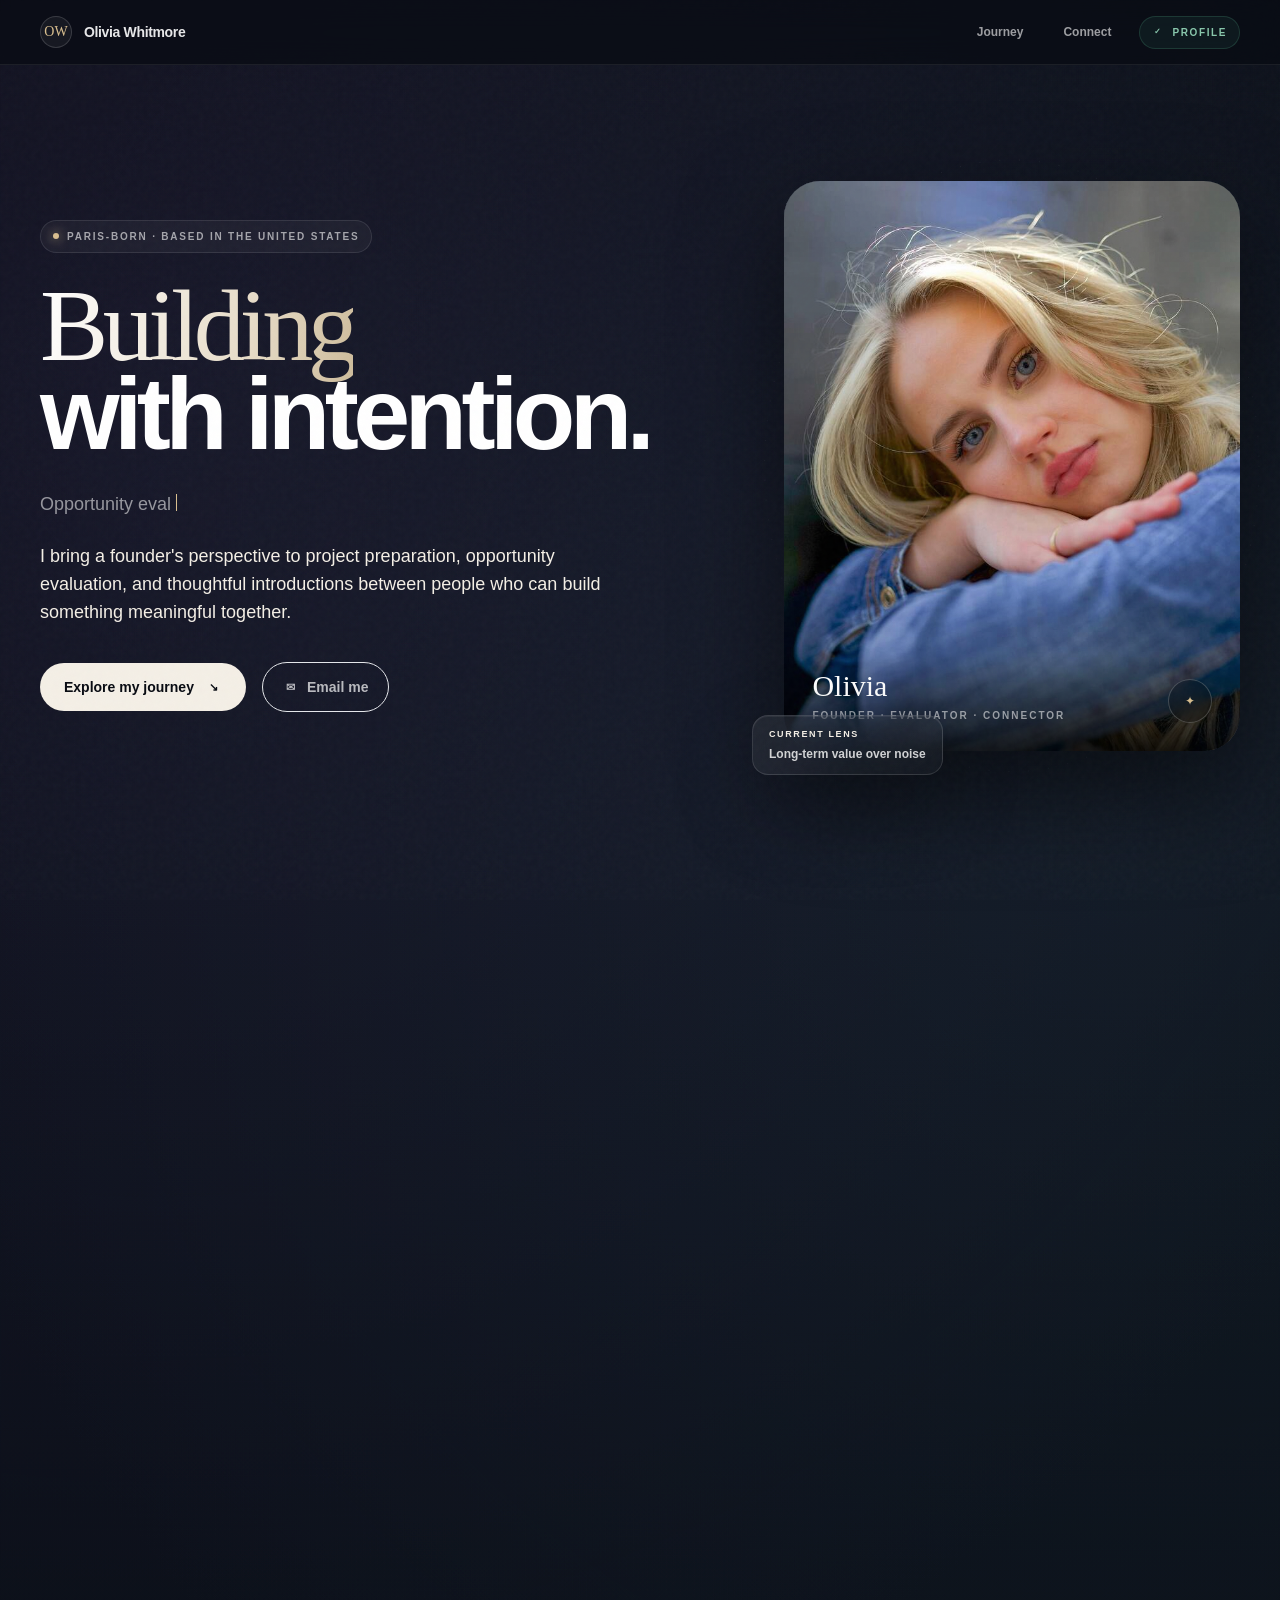
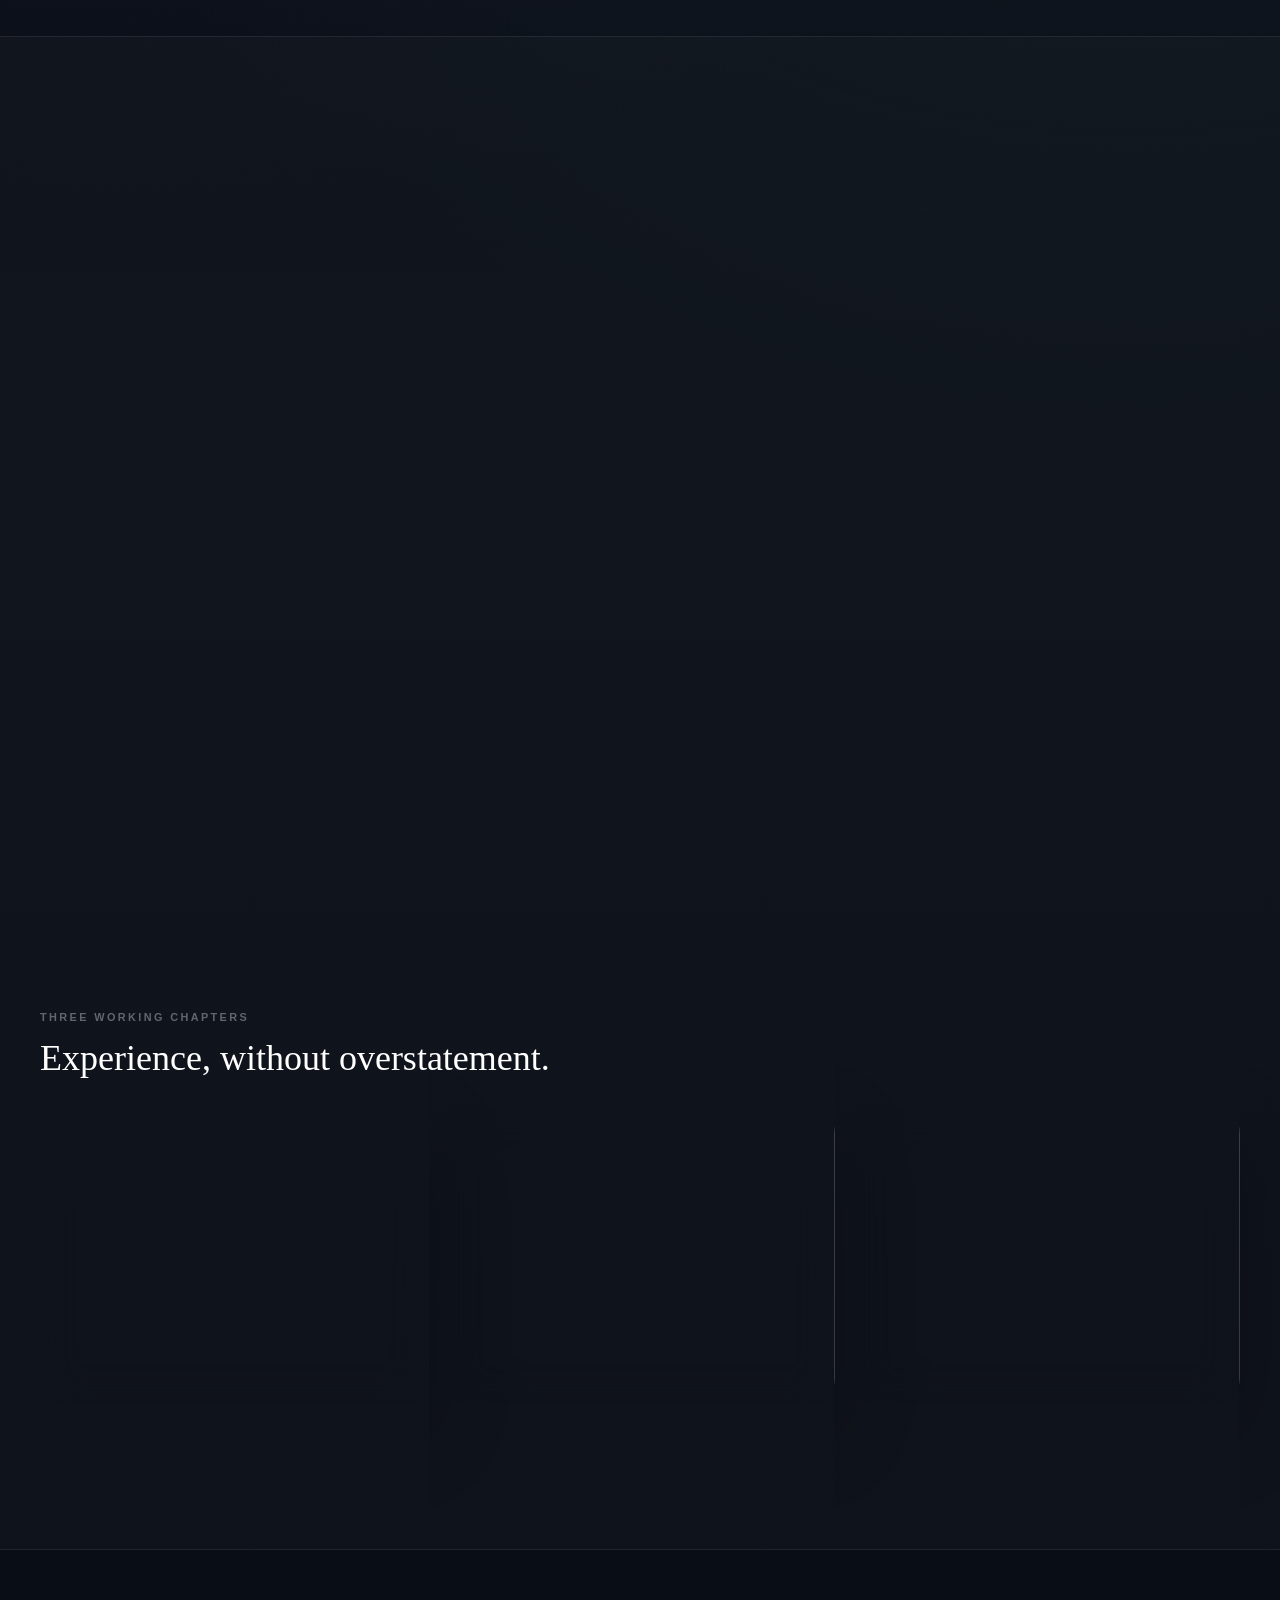
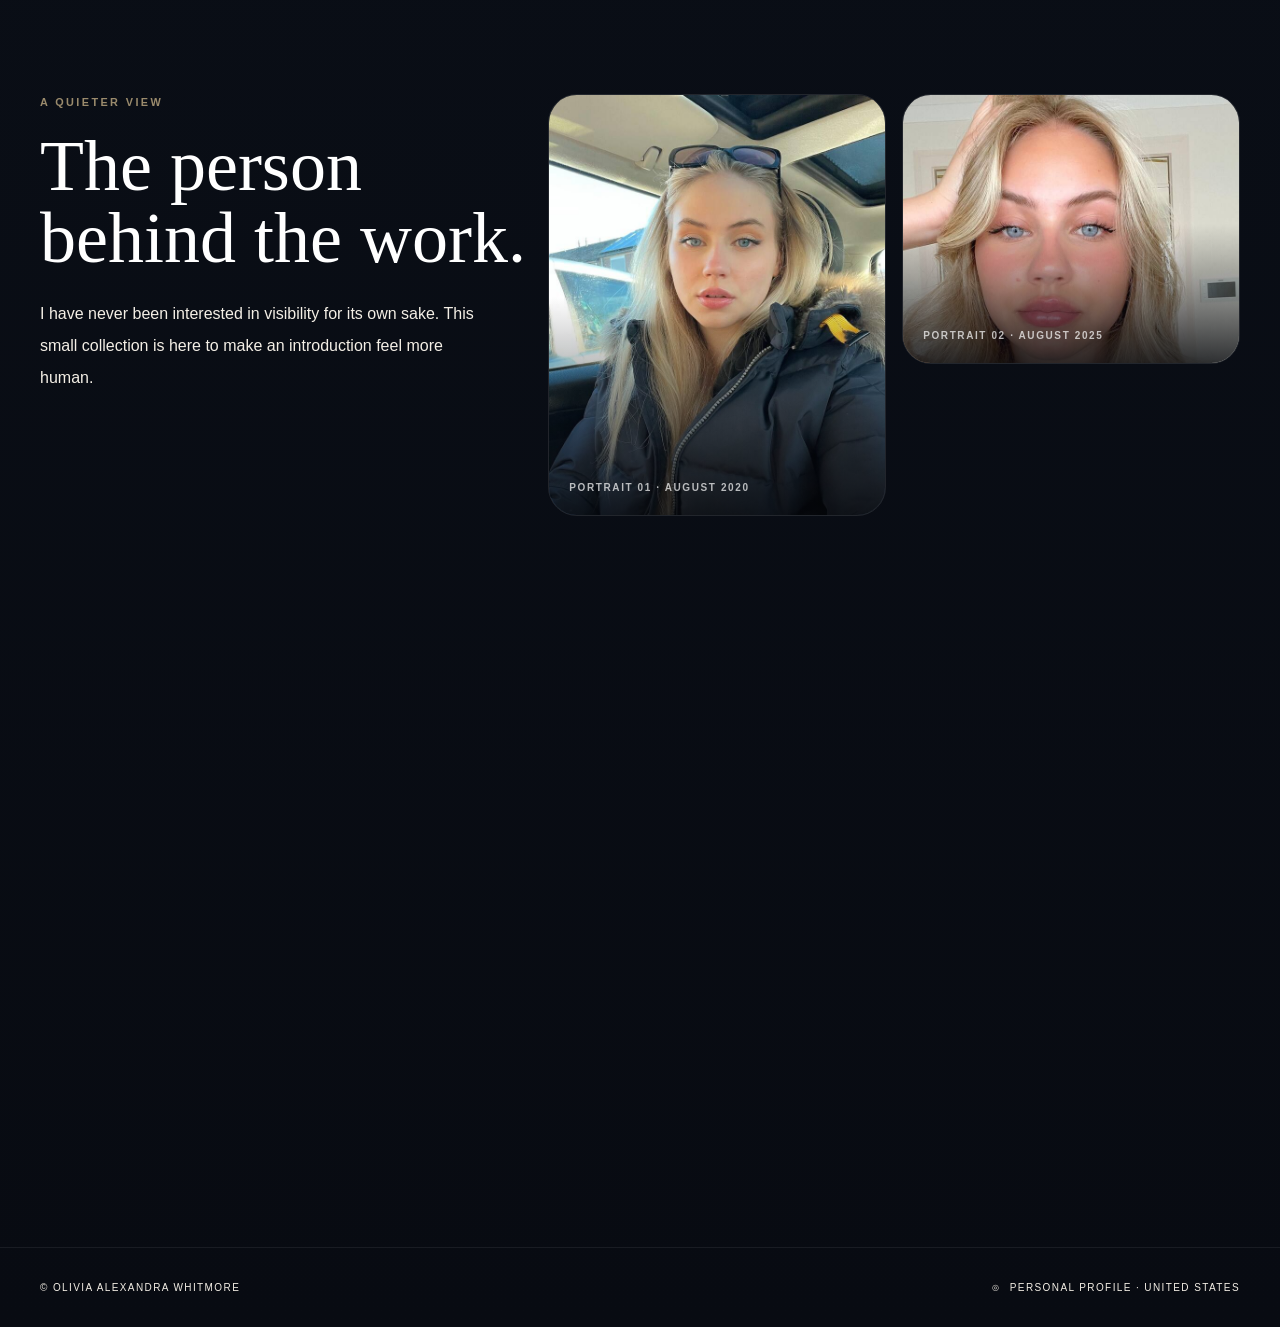
==== commit 20d7f50f: "Refine portrait dates and profile details" ====
--- a/index.html
+++ b/index.html
@@ -208,7 +208,6 @@
         <div class="mt-20">
           <div class="mb-7 flex flex-col justify-between gap-5 sm:flex-row sm:items-end">
             <div><p class="eyebrow text-white/35">Three working chapters</p><h3 class="mt-3 serif text-3xl text-white sm:text-4xl">Experience, without overstatement.</h3></div>
-            <p class="max-w-md text-sm leading-6 text-white/42">These cards are intentionally concise. Supporting dates, brand assets, and public project details can be added after verification.</p>
           </div>
           <div class="grid gap-4 md:grid-cols-3">
             <button class="glass card-lift reveal rounded-[1.7rem] p-7 text-left" data-jump="sourcea">
@@ -238,11 +237,11 @@
         <div class="grid gap-4 sm:grid-cols-2 lg:col-span-7">
           <button class="photo-card reveal relative aspect-[4/5] overflow-hidden rounded-[1.8rem] border border-white/10 text-left sm:row-span-2" data-photo-src data-alt="Portrait of Olivia Whitmore">
             <img src="assets/portrait-01.jpg" alt="Portrait of Olivia Whitmore" class="h-full w-full object-cover" loading="lazy" />
-            <span class="absolute bottom-5 left-5 z-10 text-[10px] font-bold uppercase tracking-[.16em] text-white/70">Portrait 01 · Date to add</span>
+            <span class="absolute bottom-5 left-5 z-10 text-[10px] font-bold uppercase tracking-[.16em] text-white/70">Portrait 01 · August 2020</span>
           </button>
           <button class="photo-card reveal relative aspect-[5/4] overflow-hidden rounded-[1.8rem] border border-white/10 text-left" data-photo-src data-alt="Portrait of Olivia Whitmore" style="transition-delay:80ms">
             <img src="assets/portrait-02.jpg" alt="Portrait of Olivia Whitmore" class="h-full w-full object-cover object-top" loading="lazy" />
-            <span class="absolute bottom-5 left-5 z-10 text-[10px] font-bold uppercase tracking-[.16em] text-white/70">Portrait 02 · Date to add</span>
+            <span class="absolute bottom-5 left-5 z-10 text-[10px] font-bold uppercase tracking-[.16em] text-white/70">Portrait 02 · August 2025</span>
           </button>
           <div class="glass reveal flex min-h-[15rem] flex-col justify-between rounded-[1.8rem] p-7" style="transition-delay:140ms">
             <i data-lucide="quote" class="h-5 w-5 text-champagne/65"></i>
@@ -263,12 +262,6 @@
                   <span class="flex min-w-0 items-center gap-4"><span class="grid h-10 w-10 shrink-0 place-items-center rounded-full bg-white/[.055]"><i data-lucide="phone" class="h-4 w-4 text-champagne"></i></span><span><span class="block text-[9px] font-bold uppercase tracking-[.16em] text-white/34">Mobile</span><span class="mt-1 block text-sm font-semibold text-white/76">+1 (360) 646-8458</span></span></span><i data-lucide="arrow-up-right" class="contact-arrow h-4 w-4 shrink-0 text-white/30"></i>
                 </a>
               </div>
-              <div class="mt-6 flex items-center gap-2">
-                <button type="button" class="grid h-10 w-10 cursor-not-allowed place-items-center rounded-full border border-white/10 text-white/28" aria-label="LinkedIn link pending verification" title="LinkedIn link pending verification"><i data-lucide="linkedin" class="h-4 w-4"></i></button>
-                <button type="button" class="grid h-10 w-10 cursor-not-allowed place-items-center rounded-full border border-white/10 text-white/28" aria-label="GitHub link pending verification" title="GitHub link pending verification"><i data-lucide="github" class="h-4 w-4"></i></button>
-                <button type="button" class="grid h-10 w-10 cursor-not-allowed place-items-center rounded-full border border-white/10 text-white/28" aria-label="X profile link pending verification" title="X profile link pending verification"><i data-lucide="twitter" class="h-4 w-4"></i></button>
-                <span class="ml-2 text-[10px] text-white/30">Verified profile links to be added.</span>
-              </div>
             </div>
             <form id="intro-form" class="p-7 sm:p-10">
               <div class="flex items-center justify-between gap-4"><p class="eyebrow text-white/35">Prepare an introduction</p><span class="inline-flex items-center gap-1.5 text-[10px] text-white/30"><i data-lucide="shield-check" class="h-3.5 w-3.5"></i>No data sent</span></div>
@@ -290,7 +283,7 @@
 
   <footer class="border-t border-white/[.07]">
     <div class="mx-auto flex max-w-7xl flex-col justify-between gap-4 px-5 py-8 text-[10px] uppercase tracking-[.14em] text-white/28 sm:flex-row sm:items-center sm:px-8 lg:px-10">
-      <p>© 2026 Olivia Alexandra Whitmore</p><p class="flex items-center gap-2"><i data-lucide="globe-2" class="h-3 w-3"></i>Personal profile · United States</p>
+      <p>© Olivia Alexandra Whitmore</p><p class="flex items-center gap-2"><i data-lucide="globe-2" class="h-3 w-3"></i>Personal profile · United States</p>
     </div>
   </footer>
 
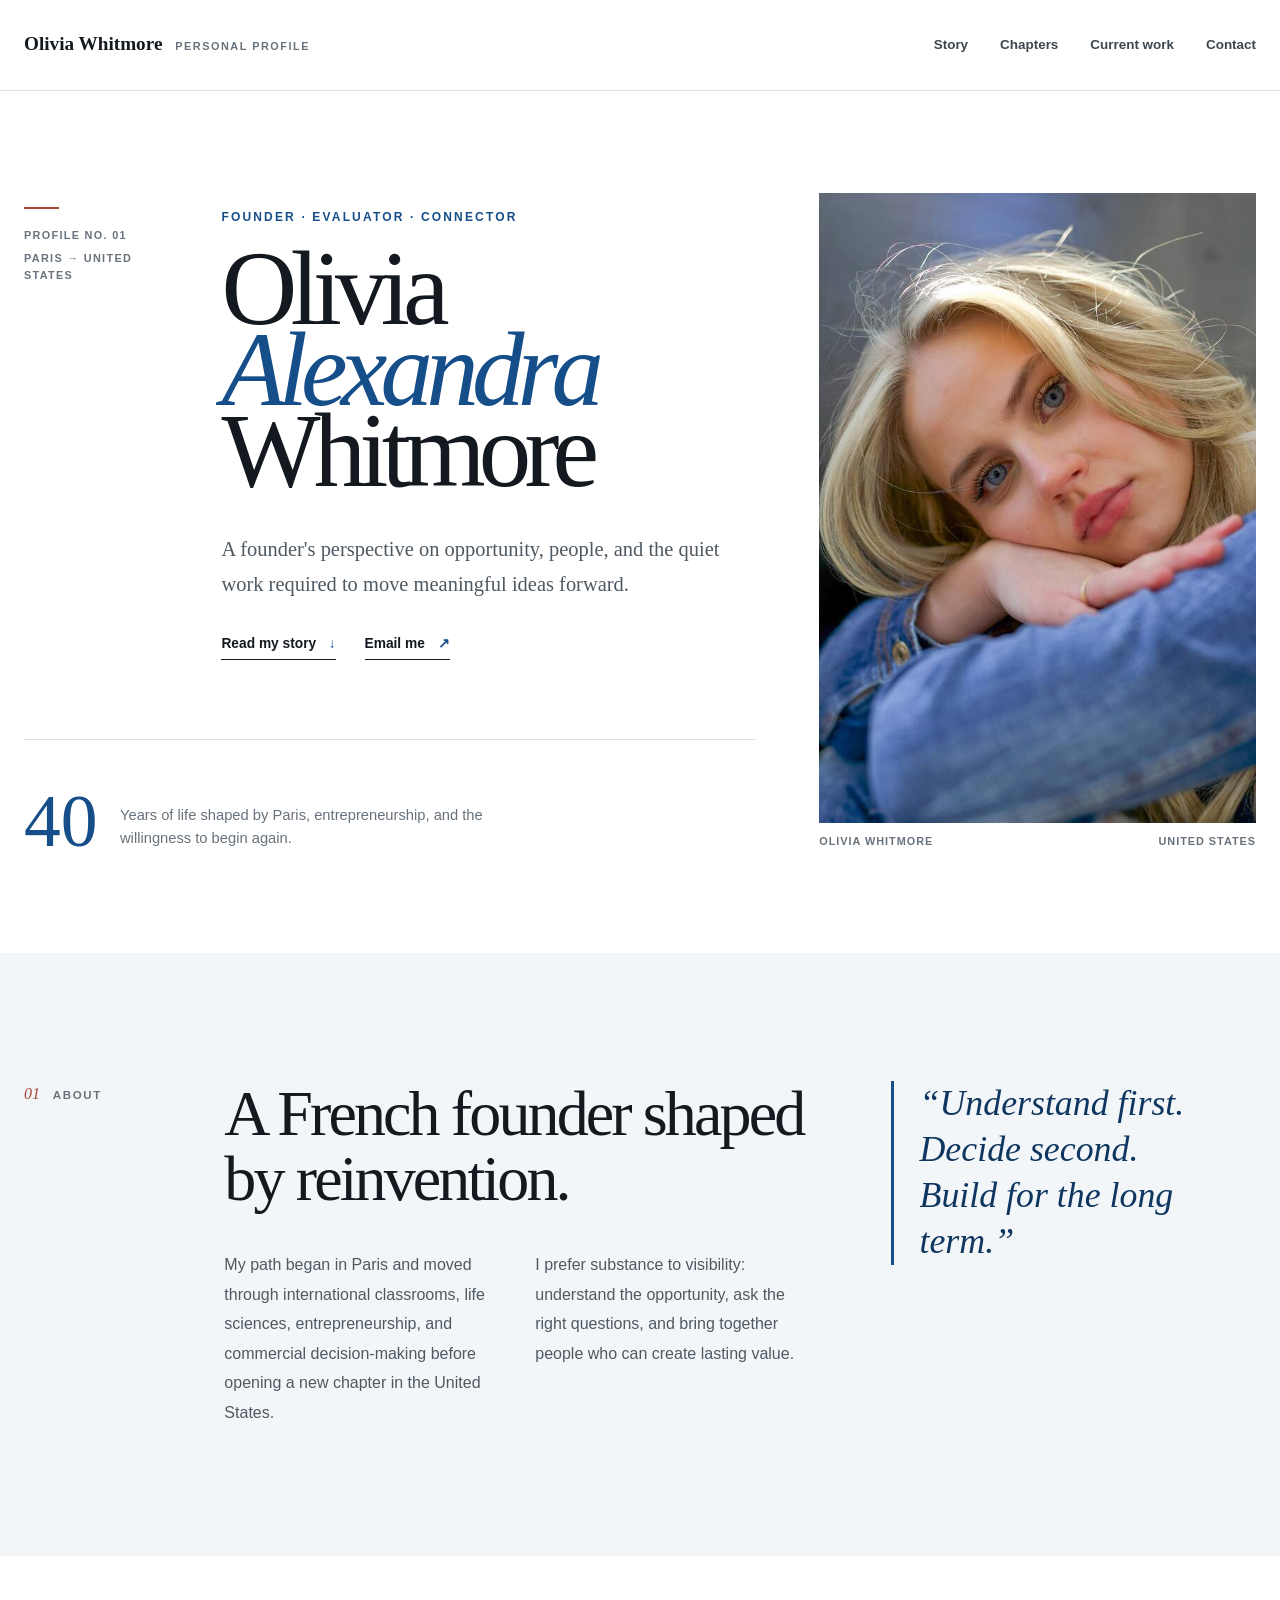
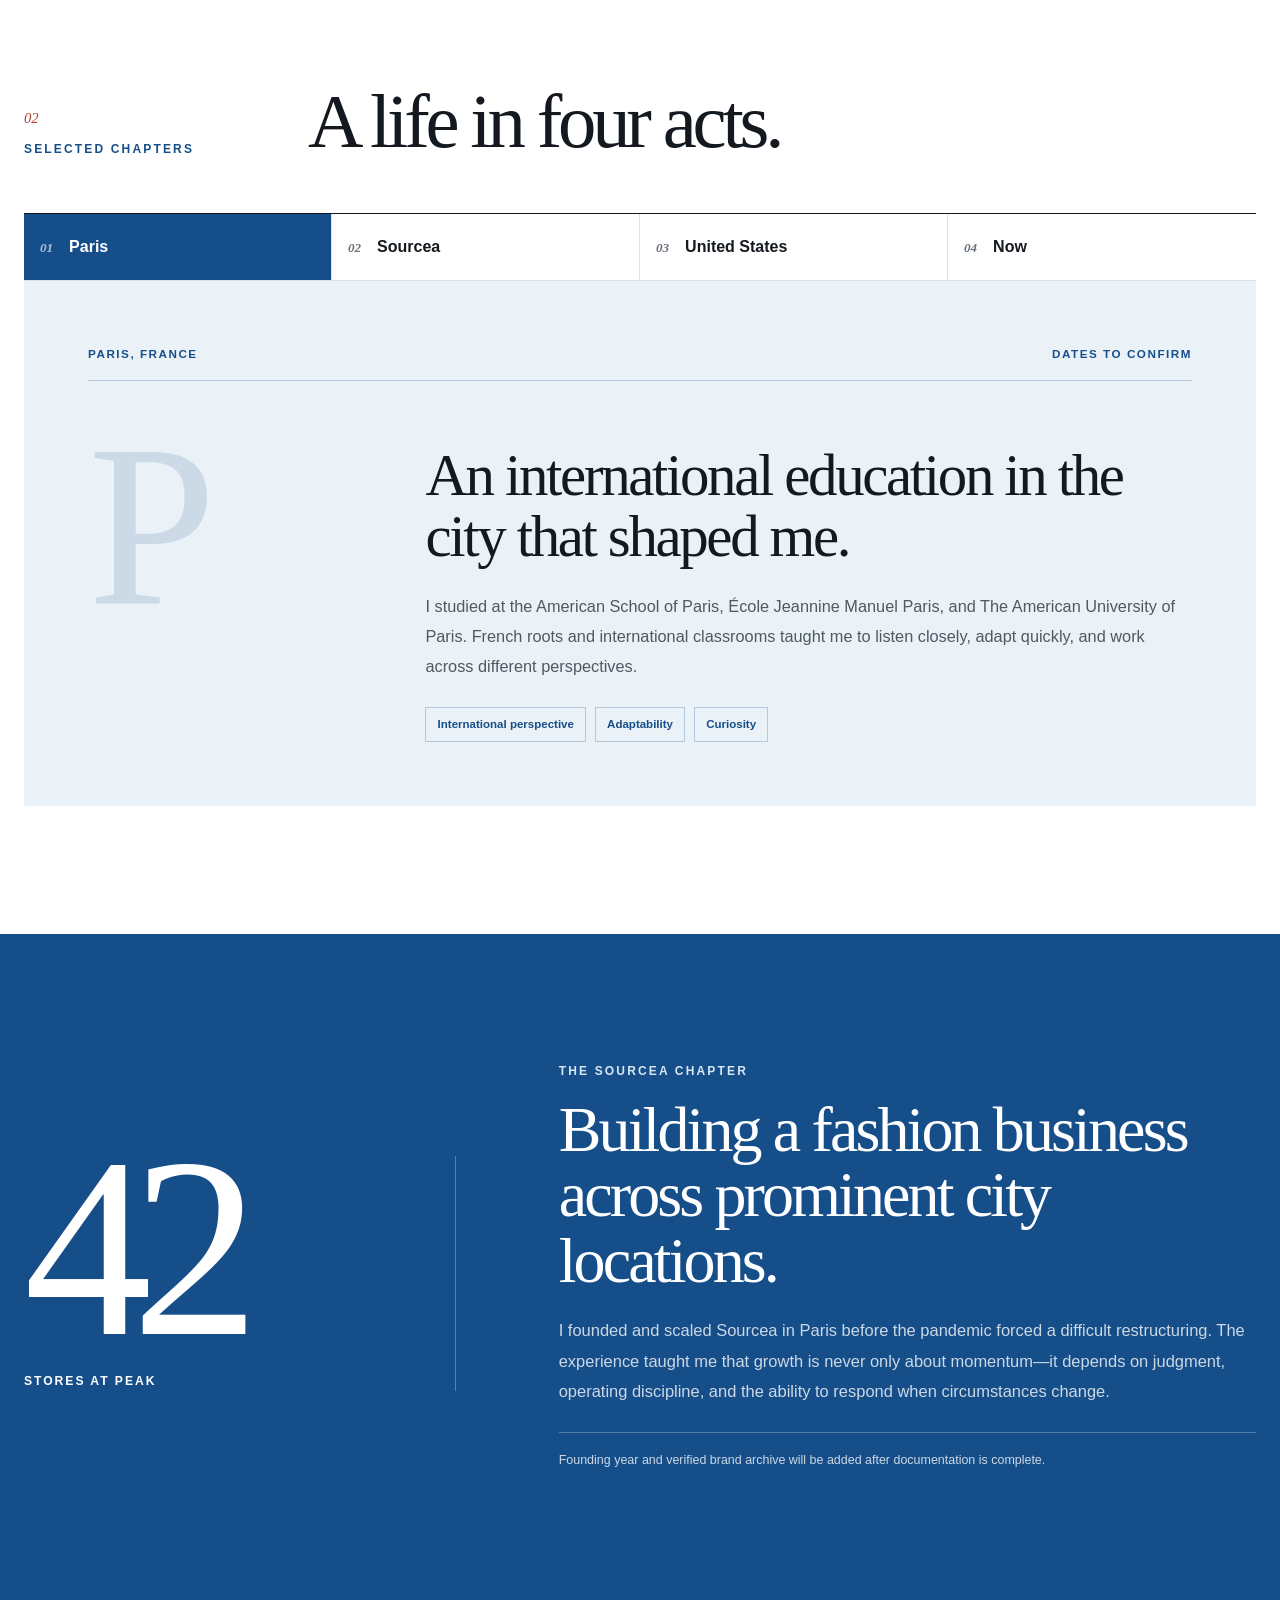
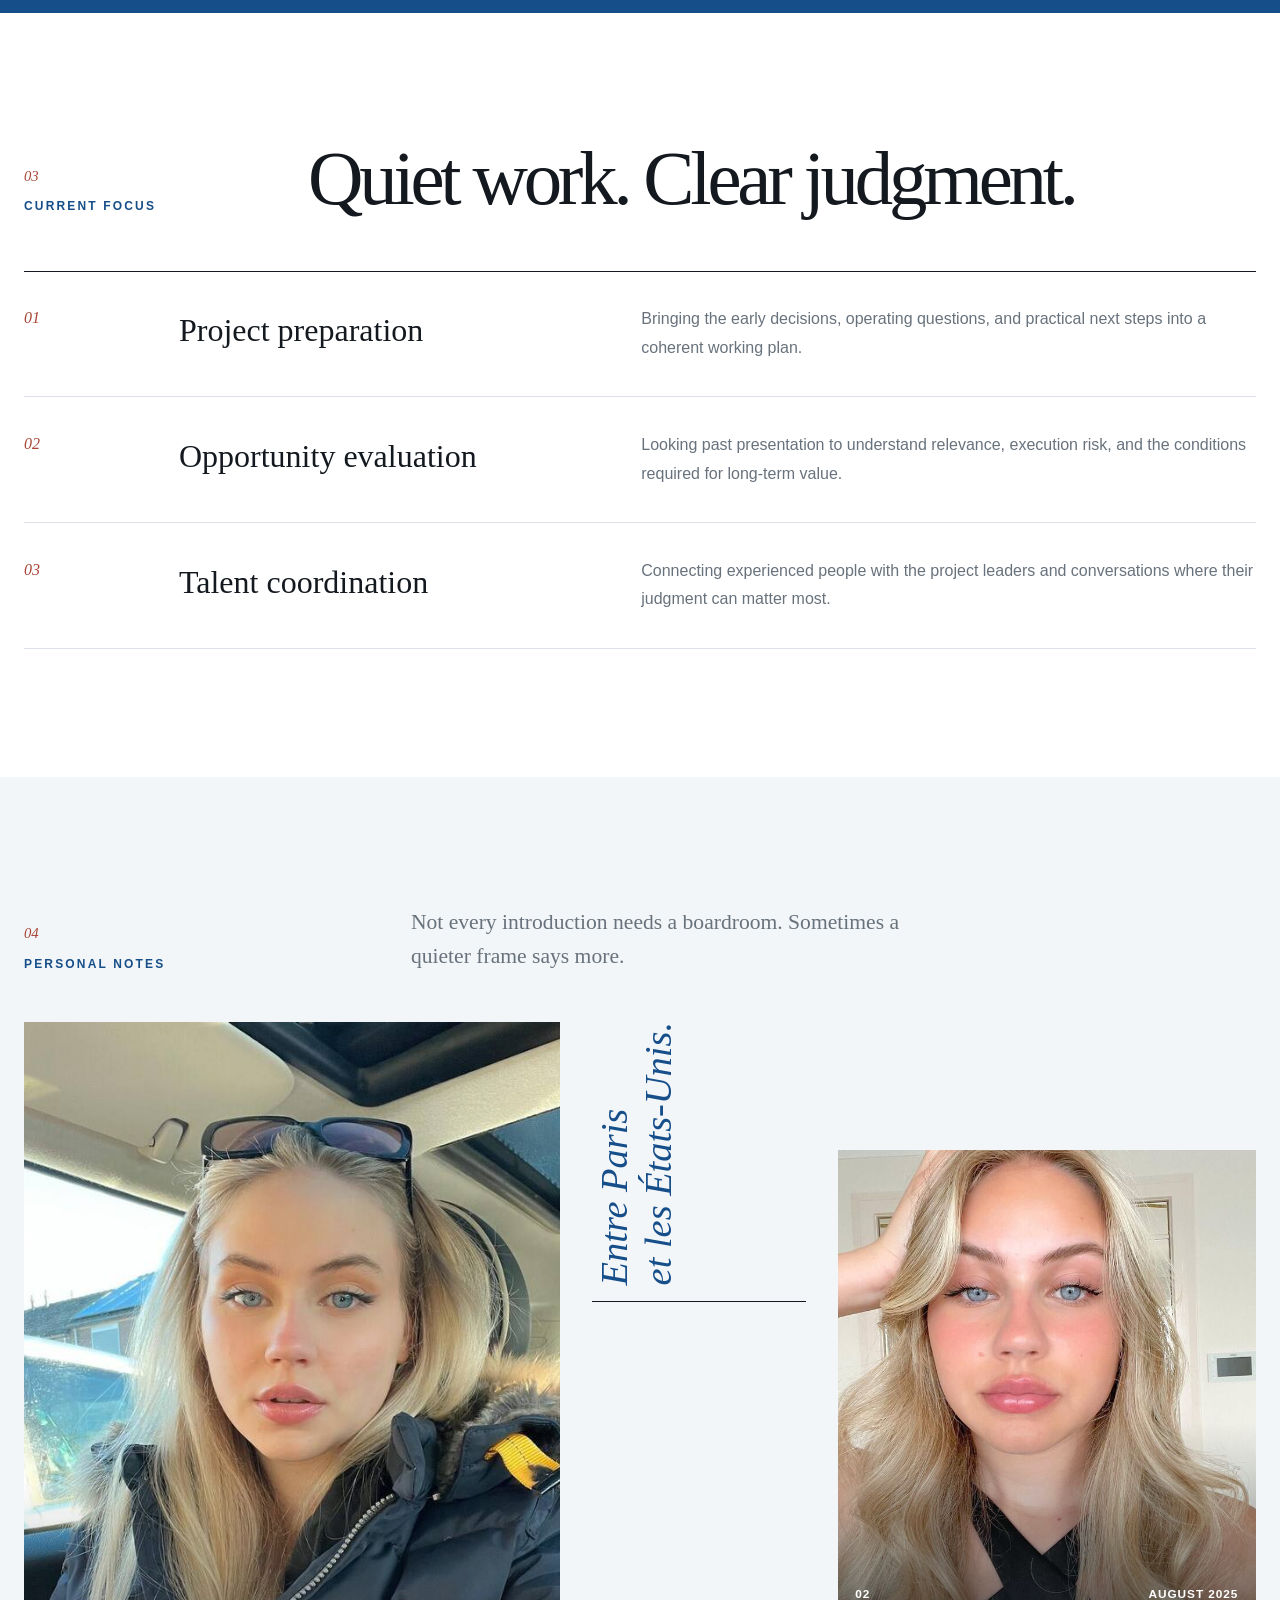
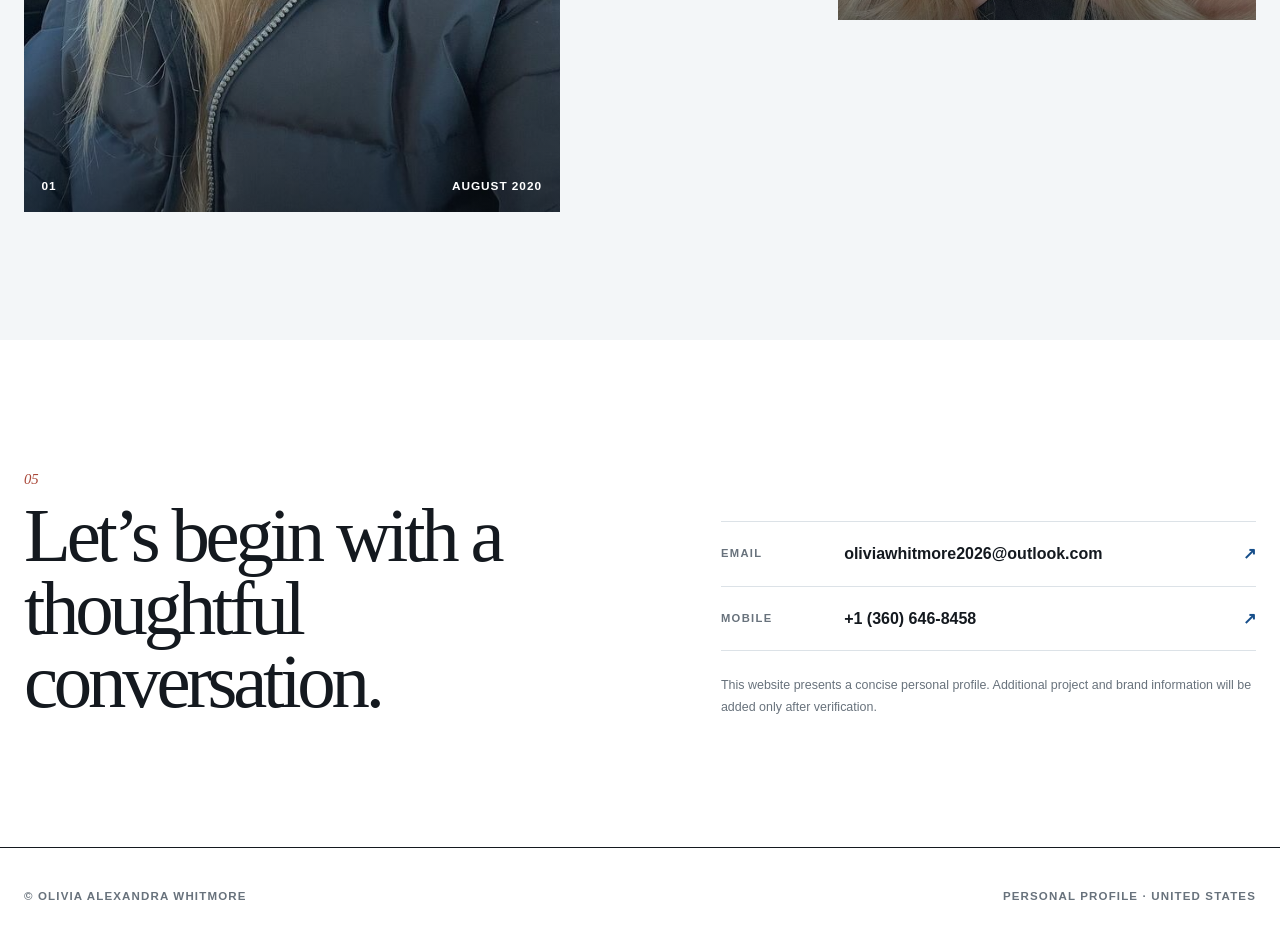
==== commit a8d074fc: "Redesign personal profile in a light editorial style" ====
--- a/index.html
+++ b/index.html
@@ -1,298 +1,188 @@
 <!doctype html>
-<html lang="en" class="scroll-smooth">
+<html lang="en">
 <head>
-  <meta charset="UTF-8" />
-  <meta name="viewport" content="width=device-width, initial-scale=1.0" />
-  <meta name="robots" content="index, follow, max-image-preview:large, max-snippet:-1, max-video-preview:-1" />
-  <meta name="referrer" content="no-referrer" />
-  <meta name="theme-color" content="#080b12" />
-  <meta name="description" content="Meet Olivia Alexandra Whitmore, a Paris-born founder whose journey spans Sourcea, life sciences, opportunity evaluation, project preparation, and talent coordination in the United States." />
-  <meta property="og:type" content="profile" />
-  <meta property="og:title" content="Olivia Whitmore | Founder, Evaluator & Connector" />
-  <meta property="og:description" content="From Paris and Sourcea to a new chapter in the United States — explore Olivia Whitmore's entrepreneurial and professional journey." />
-  <meta property="og:url" content="https://oliviawhitmore.github.io/" />
-  <meta property="profile:first_name" content="Olivia" />
-  <meta property="profile:last_name" content="Whitmore" />
-  <meta name="twitter:card" content="summary" />
-  <meta name="twitter:title" content="Olivia Whitmore | Founder, Evaluator & Connector" />
-  <meta name="twitter:description" content="A Paris-born founder's journey through entrepreneurship, reinvention, and project building in the United States." />
-  <link rel="canonical" href="https://oliviawhitmore.github.io/" />
-  <link rel="icon" href="data:image/svg+xml,%3Csvg xmlns='http://www.w3.org/2000/svg' viewBox='0 0 64 64'%3E%3Crect width='64' height='64' rx='32' fill='%23080b12'/%3E%3Ctext x='32' y='40' text-anchor='middle' font-family='serif' font-size='25' fill='%23d9bf8f'%3EOW%3C/text%3E%3C/svg%3E" />
-  <title>Olivia Whitmore | Founder, Opportunity Evaluator & Project Connector</title>
+  <meta charset="UTF-8">
+  <meta name="viewport" content="width=device-width, initial-scale=1.0">
+  <meta name="robots" content="index, follow, max-image-preview:large, max-snippet:-1">
+  <meta name="theme-color" content="#ffffff">
+  <meta name="description" content="Meet Olivia Alexandra Whitmore, a French founder whose journey spans Paris, Sourcea, opportunity evaluation, project preparation, and talent coordination in the United States.">
+  <meta property="og:type" content="profile">
+  <meta property="og:title" content="Olivia Whitmore | Founder, Evaluator & Connector">
+  <meta property="og:description" content="A personal profile shaped by Paris, entrepreneurship, reinvention, and thoughtful work in the United States.">
+  <meta property="og:url" content="https://oliviawhitmore.github.io/">
+  <meta property="profile:first_name" content="Olivia">
+  <meta property="profile:last_name" content="Whitmore">
+  <link rel="canonical" href="https://oliviawhitmore.github.io/">
+  <link rel="icon" type="image/svg+xml" href="data:image/svg+xml,%3Csvg xmlns='http://www.w3.org/2000/svg' viewBox='0 0 64 64'%3E%3Crect width='64' height='64' fill='%23ffffff'/%3E%3Ccircle cx='32' cy='32' r='24' fill='none' stroke='%23164e8a' stroke-width='3'/%3E%3Ctext x='32' y='40' text-anchor='middle' font-family='Georgia' font-size='22' fill='%2314191f'%3EOW%3C/text%3E%3C/svg%3E">
+  <title>Olivia Whitmore | Personal Profile</title>
   <script type="application/ld+json">
-    {
-      "@context": "https://schema.org",
-      "@type": "Person",
-      "name": "Olivia Alexandra Whitmore",
-      "url": "https://oliviawhitmore.github.io/",
-      "email": "mailto:oliviawhitmore2026@outlook.com",
-      "telephone": "+1-360-646-8458",
-      "birthPlace": {
-        "@type": "Place",
-        "name": "Paris, France"
-      },
-      "description": "Paris-born founder and project professional focused on opportunity evaluation, project preparation, and talent coordination in the United States.",
-      "knowsAbout": [
-        "Entrepreneurship",
-        "Opportunity evaluation",
-        "Project preparation",
-        "Talent coordination",
-        "Commercialization"
-      ]
-    }
+  {
+    "@context": "https://schema.org",
+    "@type": "Person",
+    "name": "Olivia Alexandra Whitmore",
+    "url": "https://oliviawhitmore.github.io/",
+    "email": "mailto:oliviawhitmore2026@outlook.com",
+    "telephone": "+1-360-646-8458",
+    "description": "French founder and project professional focused on opportunity evaluation, project preparation, and talent coordination in the United States.",
+    "knowsAbout": ["Entrepreneurship", "Opportunity evaluation", "Project preparation", "Talent coordination", "Commercialization"]
+  }
   </script>
-  <link rel="stylesheet" href="style.css" />
+  <link rel="stylesheet" href="style.css">
 </head>
-<body class="antialiased">
-  <div class="mesh" aria-hidden="true"><span></span><span></span><span></span></div>
+<body>
+  <a class="skip-link" href="#main">Skip to content</a>
+  <div class="scroll-progress" aria-hidden="true"><span id="scroll-progress-bar"></span></div>
 
-  <header class="fixed inset-x-0 top-0 z-40 border-b border-white/[.07] nav-shell">
-    <nav class="mx-auto flex h-16 max-w-7xl items-center justify-between px-5 sm:px-8 lg:px-10" aria-label="Primary navigation">
-      <a href="#top" class="group flex items-center gap-3" aria-label="Olivia Whitmore, home">
-        <span class="grid h-8 w-8 place-items-center rounded-full border border-white/15 bg-white/[.05] serif text-sm text-champagne">OW</span>
-        <span class="hidden text-sm font-semibold tracking-tight text-white/90 sm:block">Olivia Whitmore</span>
+  <header class="site-header">
+    <div class="header-inner wrap">
+      <a class="wordmark" href="#top" aria-label="Olivia Whitmore, home">
+        <span>Olivia Whitmore</span>
+        <small>Personal profile</small>
       </a>
-      <div class="flex items-center gap-1 sm:gap-2">
-        <a href="#journey" class="rounded-full px-3 py-2 text-xs font-semibold text-white/60 transition hover:text-white sm:px-4">Journey</a>
-        <a href="#connect" class="rounded-full px-3 py-2 text-xs font-semibold text-white/60 transition hover:text-white sm:px-4">Connect</a>
-        <span class="ml-1 inline-flex items-center gap-2 rounded-full border border-emerald-300/15 bg-emerald-300/[.06] px-3 py-2 text-[10px] font-bold uppercase tracking-[.16em] text-emerald-200/80">
-          <i data-lucide="badge-check" class="h-3 w-3"></i><span class="hidden sm:inline">Profile</span>
-        </span>
-      </div>
-    </nav>
+      <nav aria-label="Primary navigation">
+        <a href="#story">Story</a>
+        <a href="#chapters">Chapters</a>
+        <a href="#work">Current work</a>
+        <a href="#contact">Contact</a>
+      </nav>
+    </div>
   </header>
 
-  <main id="top">
-    <section class="relative mx-auto flex min-h-screen max-w-7xl items-center px-5 pb-20 pt-28 sm:px-8 lg:px-10">
-      <div class="grid w-full items-center gap-14 lg:grid-cols-[1.05fr_.72fr] lg:gap-20">
-        <div class="relative z-10 reveal">
-          <div class="mb-7 inline-flex items-center gap-2 rounded-full border border-white/10 bg-white/[.04] px-3 py-2 text-[10px] font-bold uppercase tracking-[.18em] text-white/60">
-            <span class="h-1.5 w-1.5 rounded-full bg-champagne shadow-[0_0_12px_#d9bf8f]"></span>
-            Paris-born · Based in the United States
-          </div>
-          <h1 class="max-w-4xl text-[clamp(3.45rem,8vw,7.2rem)] leading-[.86] tracking-[-.055em]">
-            <span class="serif font-normal gradient-text">Building</span><br />
-            <span class="font-semibold text-white">with intention.</span>
-          </h1>
-          <p class="mt-8 min-h-8 text-base font-medium text-white/55 sm:text-lg">
-            <span id="typing" aria-live="polite">Founder</span><span class="typing-caret" aria-hidden="true"></span>
-          </p>
-          <p class="mt-5 max-w-xl text-base leading-8 text-white/58 sm:text-lg">
-            I bring a founder's perspective to project preparation, opportunity evaluation, and thoughtful introductions between people who can build something meaningful together.
-          </p>
-          <div class="mt-9 flex flex-wrap items-center gap-4">
-            <a href="#journey" class="magnetic inline-flex items-center gap-3 rounded-full bg-ivory px-6 py-3.5 text-sm font-bold text-ink" data-magnetic>
-              Explore my journey <i data-lucide="arrow-down-right" class="h-4 w-4"></i>
-            </a>
-            <a href="mailto:oliviawhitmore2026@outlook.com" class="inline-flex items-center gap-2 rounded-full border border-white/12 px-5 py-3.5 text-sm font-semibold text-white/70 transition hover:border-white/25 hover:text-white">
-              <i data-lucide="mail" class="h-4 w-4"></i> Email me
-            </a>
-          </div>
+  <main id="main">
+    <section class="hero wrap" id="top">
+      <div class="hero-index reveal">
+        <span>Profile No. 01</span>
+        <span>Paris → United States</span>
+      </div>
+
+      <div class="hero-copy reveal">
+        <p class="kicker">Founder · Evaluator · Connector</p>
+        <h1>Olivia<br><em>Alexandra</em><br>Whitmore</h1>
+        <p class="hero-deck">A founder's perspective on opportunity, people, and the quiet work required to move meaningful ideas forward.</p>
+        <div class="hero-links">
+          <a class="text-link" href="#chapters">Read my story <span aria-hidden="true">↓</span></a>
+          <a class="text-link" href="mailto:oliviawhitmore2026@outlook.com">Email me <span aria-hidden="true">↗</span></a>
         </div>
+      </div>
 
-        <div class="relative mx-auto w-full max-w-[32rem] reveal lg:mx-0 lg:ml-auto" style="transition-delay:120ms">
-          <div class="absolute -inset-10 hidden sm:block" aria-hidden="true">
-            <svg class="h-full w-full opacity-40" viewBox="0 0 500 620" fill="none">
-              <ellipse class="orbit" cx="250" cy="310" rx="215" ry="270" stroke="url(#orbitA)" stroke-width="1" stroke-dasharray="4 13" />
-              <ellipse class="orbit-reverse" cx="250" cy="310" rx="236" ry="292" stroke="rgba(255,255,255,.14)" stroke-width="1" stroke-dasharray="1 18" />
-              <defs><linearGradient id="orbitA"><stop stop-color="#d9bf8f"/><stop offset=".5" stop-color="#6979b8"/><stop offset="1" stop-color="#d9bf8f" stop-opacity="0"/></linearGradient></defs>
-            </svg>
-          </div>
-          <div class="portrait-frame relative aspect-[4/5] overflow-hidden rounded-[2.25rem] bg-slate-900 shadow-[0_40px_100px_rgba(0,0,0,.52)]">
-            <img src="assets/portrait-hero.jpg" alt="Portrait of Olivia Whitmore" class="h-full w-full object-cover object-center" fetchpriority="high" />
-            <div class="absolute inset-x-0 bottom-0 bg-gradient-to-t from-black/80 via-black/15 to-transparent p-7 pt-28">
-              <div class="flex items-end justify-between gap-4">
-                <div><p class="serif text-3xl text-white">Olivia</p><p class="mt-1 text-[10px] font-bold uppercase tracking-[.2em] text-white/55">Founder · Evaluator · Connector</p></div>
-                <div class="grid h-11 w-11 shrink-0 place-items-center rounded-full border border-white/20 bg-black/20 backdrop-blur"><i data-lucide="sparkles" class="h-4 w-4 text-champagne"></i></div>
-              </div>
-            </div>
-          </div>
-          <div class="glass absolute -bottom-6 -left-3 rounded-2xl px-4 py-3 sm:-left-8">
-            <p class="text-[9px] font-bold uppercase tracking-[.18em] text-white/38">Current lens</p>
-            <p class="mt-1 text-xs font-semibold text-white/80">Long-term value over noise</p>
-          </div>
-        </div>
+      <figure class="hero-portrait reveal">
+        <img src="assets/portrait-hero.jpg" alt="Portrait of Olivia Whitmore" fetchpriority="high">
+        <figcaption><span>Olivia Whitmore</span><span>United States</span></figcaption>
+      </figure>
+
+      <div class="hero-note reveal">
+        <span class="note-number">40</span>
+        <p>Years of life shaped by Paris, entrepreneurship, and the willingness to begin again.</p>
       </div>
     </section>
 
-    <section class="mx-auto max-w-7xl px-5 pb-28 sm:px-8 lg:px-10">
-      <div class="grid auto-rows-[minmax(180px,auto)] gap-4 md:grid-cols-6">
-        <article class="glass card-lift reveal rounded-[1.8rem] p-7 md:col-span-4 md:row-span-2 sm:p-9">
-          <div class="flex items-start justify-between gap-6">
-            <p class="eyebrow text-champagne/70">A concise introduction</p>
-            <i data-lucide="fingerprint" class="h-5 w-5 text-white/25"></i>
+    <section class="intro" id="story">
+      <div class="wrap intro-grid">
+        <div class="section-label reveal"><span>01</span><p>About</p></div>
+        <div class="intro-copy reveal">
+          <h2>A French founder shaped by reinvention.</h2>
+          <div class="columns">
+            <p>My path began in Paris and moved through international classrooms, life sciences, entrepreneurship, and commercial decision-making before opening a new chapter in the United States.</p>
+            <p>I prefer substance to visibility: understand the opportunity, ask the right questions, and bring together people who can create lasting value.</p>
           </div>
-          <h2 class="mt-8 max-w-2xl serif text-4xl leading-[1.05] text-white sm:text-5xl">A French founder shaped by reinvention.</h2>
-          <p class="mt-7 max-w-2xl text-sm leading-7 text-white/56 sm:text-base sm:leading-8">
-            At 40, my path has moved from Paris through life sciences, entrepreneurship and commercial decision-making, and into a new chapter in the United States. I prefer substance to visibility: understand the opportunity, ask the right questions, then connect the right people.
-          </p>
-          <div class="mt-8 flex flex-wrap gap-2">
-            <span class="rounded-full border border-champagne/20 bg-champagne/[.07] px-3 py-2 text-[11px] font-semibold text-champagne/80">40 years old</span>
-            <span class="rounded-full border border-white/10 bg-white/[.04] px-3 py-2 text-[11px] font-semibold text-white/58">Cross-border perspective</span>
-            <span class="rounded-full border border-white/10 bg-white/[.04] px-3 py-2 text-[11px] font-semibold text-white/58">Founder experience</span>
-            <span class="rounded-full border border-white/10 bg-white/[.04] px-3 py-2 text-[11px] font-semibold text-white/58">Quiet execution</span>
-          </div>
-        </article>
+        </div>
+        <blockquote class="pullquote reveal">“Understand first.<br>Decide second.<br>Build for the long term.”</blockquote>
+      </div>
+    </section>
 
-        <article class="glass card-lift reveal rounded-[1.8rem] p-7 md:col-span-2" style="transition-delay:80ms">
-          <div class="flex items-center justify-between"><p class="eyebrow text-white/38">Sourcea at peak</p><i data-lucide="store" class="h-5 w-5 text-champagne/70"></i></div>
-          <p class="mt-8 serif text-7xl leading-none text-white">42</p>
-          <p class="mt-3 text-sm leading-6 text-white/50">stores operating across prominent city locations.</p>
-        </article>
+    <section class="chapters wrap" id="chapters">
+      <div class="section-heading reveal">
+        <div><span class="section-number">02</span><p class="kicker">Selected chapters</p></div>
+        <h2>A life in four acts.</h2>
+      </div>
 
-        <article class="glass card-lift reveal rounded-[1.8rem] p-7 md:col-span-2" style="transition-delay:140ms">
-          <div class="flex items-center justify-between"><p class="eyebrow text-white/38">New chapter</p><i data-lucide="plane" class="h-5 w-5 text-champagne/70"></i></div>
-          <p class="mt-8 serif text-5xl leading-none text-white">Aug '22</p>
-          <p class="mt-3 text-sm leading-6 text-white/50">relocated to the United States via EB-5.</p>
-        </article>
+      <div class="chapter-browser reveal">
+        <div class="chapter-tabs" role="tablist" aria-label="Life and work timeline">
+          <button class="chapter-tab" id="chapter-paris" role="tab" aria-selected="true" aria-controls="chapter-panel" data-key="paris"><span>01</span>Paris</button>
+          <button class="chapter-tab" id="chapter-sourcea" role="tab" aria-selected="false" aria-controls="chapter-panel" data-key="sourcea"><span>02</span>Sourcea</button>
+          <button class="chapter-tab" id="chapter-us" role="tab" aria-selected="false" aria-controls="chapter-panel" data-key="us"><span>03</span>United States</button>
+          <button class="chapter-tab" id="chapter-now" role="tab" aria-selected="false" aria-controls="chapter-panel" data-key="now"><span>04</span>Now</button>
+        </div>
 
-        <article class="glass reveal rounded-[1.8rem] py-7 md:col-span-6">
-          <p class="mb-5 px-7 eyebrow text-white/35">Working vocabulary</p>
-          <div class="marquee" aria-label="Professional focus areas">
-            <div class="marquee-track gap-3 px-3">
-              <div class="flex gap-3 pr-3" aria-hidden="false">
-                <span class="rounded-full border border-white/10 px-5 py-3 text-xs text-white/56">Opportunity evaluation</span><span class="rounded-full border border-white/10 px-5 py-3 text-xs text-white/56">Project preparation</span><span class="rounded-full border border-white/10 px-5 py-3 text-xs text-white/56">Talent coordination</span><span class="rounded-full border border-white/10 px-5 py-3 text-xs text-white/56">Commercialization</span><span class="rounded-full border border-white/10 px-5 py-3 text-xs text-white/56">Stakeholder alignment</span><span class="rounded-full border border-white/10 px-5 py-3 text-xs text-white/56">Life sciences perspective</span>
-              </div>
-              <div class="flex gap-3 pr-3" aria-hidden="true">
-                <span class="rounded-full border border-white/10 px-5 py-3 text-xs text-white/56">Opportunity evaluation</span><span class="rounded-full border border-white/10 px-5 py-3 text-xs text-white/56">Project preparation</span><span class="rounded-full border border-white/10 px-5 py-3 text-xs text-white/56">Talent coordination</span><span class="rounded-full border border-white/10 px-5 py-3 text-xs text-white/56">Commercialization</span><span class="rounded-full border border-white/10 px-5 py-3 text-xs text-white/56">Stakeholder alignment</span><span class="rounded-full border border-white/10 px-5 py-3 text-xs text-white/56">Life sciences perspective</span>
-              </div>
+        <article class="chapter-panel" id="chapter-panel" role="tabpanel" aria-labelledby="chapter-paris" aria-live="polite">
+          <div class="chapter-meta"><span id="chapter-place">Paris, France</span><span id="chapter-date">Dates to confirm</span></div>
+          <div class="chapter-body">
+            <p class="chapter-marker" id="chapter-marker">P</p>
+            <div>
+              <h3 id="chapter-title">An international education in the city that shaped me.</h3>
+              <p id="chapter-copy">I studied at the American School of Paris, École Jeannine Manuel Paris, and The American University of Paris. French roots and international classrooms taught me to listen closely, adapt quickly, and work across different perspectives.</p>
+              <div class="chapter-tags" id="chapter-tags"><span>International perspective</span><span>Adaptability</span><span>Curiosity</span></div>
             </div>
           </div>
         </article>
       </div>
     </section>
 
-    <section id="journey" class="border-y border-white/[.07] bg-white/[.018] py-28 sm:py-36">
-      <div class="mx-auto max-w-7xl px-5 sm:px-8 lg:px-10">
-        <div class="reveal max-w-3xl">
-          <p class="eyebrow text-champagne/70">Selected chapters</p>
-          <h2 class="mt-5 serif text-5xl leading-none text-white sm:text-7xl">A journey in four acts.</h2>
-          <p class="mt-6 max-w-2xl text-base leading-8 text-white/52">Choose a stage to explore the facts currently available. Anything not yet documented is clearly marked for completion.</p>
-        </div>
-
-        <div class="mt-14 grid gap-5 lg:grid-cols-[.72fr_1.28fr] lg:gap-8">
-          <div class="relative space-y-3 reveal" role="tablist" aria-label="Life and work timeline">
-            <div class="timeline-line absolute bottom-5 left-[17px] top-5 w-px bg-gradient-to-b from-champagne/40 via-white/12 to-transparent" aria-hidden="true"></div>
-            <button class="timeline-tab relative flex w-full items-center gap-5 rounded-2xl border border-white/10 bg-white/[.025] p-4 text-left text-white/70" role="tab" aria-selected="true" aria-controls="timeline-panel" data-stage="paris">
-              <span class="stage-dot relative z-10 h-2.5 w-2.5 shrink-0 rounded-full bg-white/30"></span><span><span class="block text-[10px] font-bold uppercase tracking-[.18em] text-white/35">Paris · Dates to confirm</span><span class="mt-1 block text-sm font-semibold">Education & early perspective</span></span>
-            </button>
-            <button class="timeline-tab relative flex w-full items-center gap-5 rounded-2xl border border-white/10 bg-white/[.025] p-4 text-left text-white/70" role="tab" aria-selected="false" aria-controls="timeline-panel" data-stage="sourcea">
-              <span class="stage-dot relative z-10 h-2.5 w-2.5 shrink-0 rounded-full bg-white/30"></span><span><span class="block text-[10px] font-bold uppercase tracking-[.18em] text-white/35">Before 2022</span><span class="mt-1 block text-sm font-semibold">Building Sourcea</span></span>
-            </button>
-            <button class="timeline-tab relative flex w-full items-center gap-5 rounded-2xl border border-white/10 bg-white/[.025] p-4 text-left text-white/70" role="tab" aria-selected="false" aria-controls="timeline-panel" data-stage="usa">
-              <span class="stage-dot relative z-10 h-2.5 w-2.5 shrink-0 rounded-full bg-white/30"></span><span><span class="block text-[10px] font-bold uppercase tracking-[.18em] text-white/35">August 2022</span><span class="mt-1 block text-sm font-semibold">Relocating to the U.S.</span></span>
-            </button>
-            <button class="timeline-tab relative flex w-full items-center gap-5 rounded-2xl border border-white/10 bg-white/[.025] p-4 text-left text-white/70" role="tab" aria-selected="false" aria-controls="timeline-panel" data-stage="now">
-              <span class="stage-dot relative z-10 h-2.5 w-2.5 shrink-0 rounded-full bg-white/30"></span><span><span class="block text-[10px] font-bold uppercase tracking-[.18em] text-white/35">Now</span><span class="mt-1 block text-sm font-semibold">Preparing what comes next</span></span>
-            </button>
-          </div>
-
-          <article id="timeline-panel" class="glass mobile-stack reveal flex min-h-[31rem] flex-col justify-between overflow-hidden rounded-[2rem] p-7 sm:p-10" role="tabpanel" aria-live="polite" style="transition-delay:120ms">
-            <div>
-              <div class="flex flex-wrap items-center justify-between gap-4">
-                <span id="stage-kicker" class="eyebrow text-champagne/70">Paris, France</span>
-                <span id="stage-status" class="pending rounded-full px-3 py-1.5 text-[10px] font-bold uppercase tracking-[.12em]">Dates to confirm</span>
-              </div>
-              <h3 id="stage-title" class="mt-8 max-w-xl serif text-4xl leading-tight text-white sm:text-5xl">Learning across cultures, in the city that shaped me.</h3>
-              <p id="stage-copy" class="mt-6 max-w-2xl text-sm leading-7 text-white/55 sm:text-base sm:leading-8">Born in Paris, I studied at the American School of Paris, École Jeannine Manuel Paris, and The American University of Paris. That combination of French roots and international classrooms shaped how I listen, adapt, and work across different perspectives.</p>
-            </div>
-            <div class="mt-10 border-t border-white/10 pt-6">
-              <p class="text-[10px] font-bold uppercase tracking-[.17em] text-white/32">What this chapter shaped</p>
-              <div id="stage-tags" class="mt-4 flex flex-wrap gap-2">
-                <span class="rounded-full bg-white/[.055] px-3 py-2 text-[11px] text-white/62">International perspective</span><span class="rounded-full bg-white/[.055] px-3 py-2 text-[11px] text-white/62">Adaptability</span><span class="rounded-full bg-white/[.055] px-3 py-2 text-[11px] text-white/62">Curiosity</span>
-              </div>
-            </div>
-          </article>
-        </div>
-
-        <div class="mt-20">
-          <div class="mb-7 flex flex-col justify-between gap-5 sm:flex-row sm:items-end">
-            <div><p class="eyebrow text-white/35">Three working chapters</p><h3 class="mt-3 serif text-3xl text-white sm:text-4xl">Experience, without overstatement.</h3></div>
-          </div>
-          <div class="grid gap-4 md:grid-cols-3">
-            <button class="glass card-lift reveal rounded-[1.7rem] p-7 text-left" data-jump="sourcea">
-              <div class="flex items-center justify-between"><span class="grid h-10 w-10 place-items-center rounded-xl bg-white/[.05]"><i data-lucide="store" class="h-4 w-4 text-champagne"></i></span><i data-lucide="arrow-up-right" class="h-4 w-4 text-white/25"></i></div>
-              <h4 class="mt-9 text-lg font-semibold text-white">Sourcea</h4><p class="mt-3 text-sm leading-6 text-white/50">Founded and scaled a Paris fashion brand to 42 stores before the pandemic forced a difficult restructuring.</p><span class="pending mt-6 inline-flex rounded-full px-3 py-1.5 text-[10px] font-bold uppercase tracking-[.12em]">Founding year & brand assets pending</span>
-            </button>
-            <button class="glass card-lift reveal rounded-[1.7rem] p-7 text-left" data-jump="usa" style="transition-delay:80ms">
-              <div class="flex items-center justify-between"><span class="grid h-10 w-10 place-items-center rounded-xl bg-white/[.05]"><i data-lucide="route" class="h-4 w-4 text-champagne"></i></span><i data-lucide="arrow-up-right" class="h-4 w-4 text-white/25"></i></div>
-              <h4 class="mt-9 text-lg font-semibold text-white">U.S. transition</h4><p class="mt-3 text-sm leading-6 text-white/50">Moved from familiarity to a much larger market, rebuilding everyday systems and a professional point of view from the ground up.</p><span class="mt-6 inline-flex rounded-full border border-white/10 px-3 py-1.5 text-[10px] font-bold uppercase tracking-[.12em] text-white/44">Documented · Aug 2022</span>
-            </button>
-            <button class="glass card-lift reveal rounded-[1.7rem] p-7 text-left" data-jump="now" style="transition-delay:140ms">
-              <div class="flex items-center justify-between"><span class="grid h-10 w-10 place-items-center rounded-xl bg-white/[.05]"><i data-lucide="layers-3" class="h-4 w-4 text-champagne"></i></span><i data-lucide="arrow-up-right" class="h-4 w-4 text-white/25"></i></div>
-              <h4 class="mt-9 text-lg font-semibold text-white">Current project work</h4><p class="mt-3 text-sm leading-6 text-white/50">Supporting preparation, evaluating opportunities, and connecting experienced people with the appropriate project leaders.</p><span class="pending mt-6 inline-flex rounded-full px-3 py-1.5 text-[10px] font-bold uppercase tracking-[.12em]">Public project details pending</span>
-            </button>
-          </div>
+    <section class="sourcea-feature">
+      <div class="wrap sourcea-grid">
+        <div class="sourcea-number reveal"><strong>42</strong><span>stores at peak</span></div>
+        <div class="sourcea-copy reveal">
+          <p class="kicker">The Sourcea chapter</p>
+          <h2>Building a fashion business across prominent city locations.</h2>
+          <p>I founded and scaled Sourcea in Paris before the pandemic forced a difficult restructuring. The experience taught me that growth is never only about momentum—it depends on judgment, operating discipline, and the ability to respond when circumstances change.</p>
+          <p class="fact-note">Founding year and verified brand archive will be added after documentation is complete.</p>
         </div>
       </div>
     </section>
 
-    <section id="connect" class="mx-auto max-w-7xl px-5 py-28 sm:px-8 sm:py-36 lg:px-10">
-      <div class="grid gap-5 lg:grid-cols-12">
-        <div class="reveal lg:col-span-5">
-          <p class="eyebrow text-champagne/70">A quieter view</p>
-          <h2 class="mt-5 max-w-lg serif text-5xl leading-none text-white sm:text-7xl">The person behind the work.</h2>
-          <p class="mt-6 max-w-md text-base leading-8 text-white/52">I have never been interested in visibility for its own sake. This small collection is here to make an introduction feel more human.</p>
+    <section class="work wrap" id="work">
+      <div class="section-heading reveal">
+        <div><span class="section-number">03</span><p class="kicker">Current focus</p></div>
+        <h2>Quiet work. Clear judgment.</h2>
+      </div>
+      <div class="work-list">
+        <article class="work-row reveal"><span class="work-index">01</span><h3>Project preparation</h3><p>Bringing the early decisions, operating questions, and practical next steps into a coherent working plan.</p></article>
+        <article class="work-row reveal"><span class="work-index">02</span><h3>Opportunity evaluation</h3><p>Looking past presentation to understand relevance, execution risk, and the conditions required for long-term value.</p></article>
+        <article class="work-row reveal"><span class="work-index">03</span><h3>Talent coordination</h3><p>Connecting experienced people with the project leaders and conversations where their judgment can matter most.</p></article>
+      </div>
+    </section>
+
+    <section class="photo-essay">
+      <div class="wrap">
+        <div class="photo-heading reveal">
+          <div><span class="section-number">04</span><p class="kicker">Personal notes</p></div>
+          <p>Not every introduction needs a boardroom. Sometimes a quieter frame says more.</p>
         </div>
-        <div class="grid gap-4 sm:grid-cols-2 lg:col-span-7">
-          <button class="photo-card reveal relative aspect-[4/5] overflow-hidden rounded-[1.8rem] border border-white/10 text-left sm:row-span-2" data-photo-src data-alt="Portrait of Olivia Whitmore">
-            <img src="assets/portrait-01.jpg" alt="Portrait of Olivia Whitmore" class="h-full w-full object-cover" loading="lazy" />
-            <span class="absolute bottom-5 left-5 z-10 text-[10px] font-bold uppercase tracking-[.16em] text-white/70">Portrait 01 · August 2020</span>
+        <div class="photo-layout">
+          <button class="photo photo-tall reveal" data-photo="assets/portrait-01.jpg" aria-label="Open portrait from August 2020">
+            <img src="assets/portrait-01.jpg" alt="Portrait of Olivia Whitmore" loading="lazy">
+            <span><b>01</b> August 2020</span>
           </button>
-          <button class="photo-card reveal relative aspect-[5/4] overflow-hidden rounded-[1.8rem] border border-white/10 text-left" data-photo-src data-alt="Portrait of Olivia Whitmore" style="transition-delay:80ms">
-            <img src="assets/portrait-02.jpg" alt="Portrait of Olivia Whitmore" class="h-full w-full object-cover object-top" loading="lazy" />
-            <span class="absolute bottom-5 left-5 z-10 text-[10px] font-bold uppercase tracking-[.16em] text-white/70">Portrait 02 · August 2025</span>
+          <div class="photo-aside reveal"><span>Entre Paris<br>et les États-Unis.</span></div>
+          <button class="photo photo-wide reveal" data-photo="assets/portrait-02.jpg" aria-label="Open portrait from August 2025">
+            <img src="assets/portrait-02.jpg" alt="Portrait of Olivia Whitmore" loading="lazy">
+            <span><b>02</b> August 2025</span>
           </button>
-          <div class="glass reveal flex min-h-[15rem] flex-col justify-between rounded-[1.8rem] p-7" style="transition-delay:140ms">
-            <i data-lucide="quote" class="h-5 w-5 text-champagne/65"></i>
-            <blockquote class="mt-10 serif text-2xl leading-snug text-white">“Understand first. Decide second. Build for the long term.”</blockquote>
-          </div>
         </div>
+      </div>
+    </section>
 
-        <div class="glass reveal mt-6 overflow-hidden rounded-[2rem] lg:col-span-12">
-          <div class="grid lg:grid-cols-[.85fr_1.15fr]">
-            <div class="border-b border-white/10 p-7 sm:p-10 lg:border-b-0 lg:border-r">
-              <p class="eyebrow text-white/35">Direct contact</p>
-              <h3 class="mt-5 serif text-4xl text-white">A thoughtful conversation starts simply.</h3>
-              <div class="mt-9 space-y-3">
-                <a href="mailto:oliviawhitmore2026@outlook.com" class="contact-link flex items-center justify-between rounded-2xl border border-white/10 bg-white/[.025] p-4 transition hover:border-champagne/30 hover:bg-white/[.045]">
-                  <span class="flex min-w-0 items-center gap-4"><span class="grid h-10 w-10 shrink-0 place-items-center rounded-full bg-white/[.055]"><i data-lucide="mail" class="h-4 w-4 text-champagne"></i></span><span class="min-w-0"><span class="block text-[9px] font-bold uppercase tracking-[.16em] text-white/34">Email</span><span class="mt-1 block truncate text-xs font-semibold text-white/76 sm:text-sm">oliviawhitmore2026@outlook.com</span></span></span><i data-lucide="arrow-up-right" class="contact-arrow h-4 w-4 shrink-0 text-white/30"></i>
-                </a>
-                <a href="tel:+13606468458" class="contact-link flex items-center justify-between rounded-2xl border border-white/10 bg-white/[.025] p-4 transition hover:border-champagne/30 hover:bg-white/[.045]">
-                  <span class="flex min-w-0 items-center gap-4"><span class="grid h-10 w-10 shrink-0 place-items-center rounded-full bg-white/[.055]"><i data-lucide="phone" class="h-4 w-4 text-champagne"></i></span><span><span class="block text-[9px] font-bold uppercase tracking-[.16em] text-white/34">Mobile</span><span class="mt-1 block text-sm font-semibold text-white/76">+1 (360) 646-8458</span></span></span><i data-lucide="arrow-up-right" class="contact-arrow h-4 w-4 shrink-0 text-white/30"></i>
-                </a>
-              </div>
-            </div>
-            <form id="intro-form" class="p-7 sm:p-10">
-              <div class="flex items-center justify-between gap-4"><p class="eyebrow text-white/35">Prepare an introduction</p><span class="inline-flex items-center gap-1.5 text-[10px] text-white/30"><i data-lucide="shield-check" class="h-3.5 w-3.5"></i>No data sent</span></div>
-              <div class="mt-8 grid gap-5 sm:grid-cols-2">
-                <label class="block"><span class="mb-2 block text-[10px] font-bold uppercase tracking-[.14em] text-white/35">Your name</span><input id="visitor-name" type="text" autocomplete="name" class="w-full rounded-xl border border-white/10 bg-black/20 px-4 py-3.5 text-sm text-white outline-none transition placeholder:text-white/20 focus:border-champagne/45" placeholder="Name" /></label>
-                <label class="block"><span class="mb-2 block text-[10px] font-bold uppercase tracking-[.14em] text-white/35">Context</span><select id="visitor-context" class="w-full appearance-none rounded-xl border border-white/10 bg-[#0a0e16] px-4 py-3.5 text-sm text-white/75 outline-none transition focus:border-champagne/45"><option>Professional introduction</option><option>Project conversation</option><option>Talent connection</option><option>General note</option></select></label>
-              </div>
-              <label class="mt-5 block"><span class="mb-2 block text-[10px] font-bold uppercase tracking-[.14em] text-white/35">Message</span><textarea id="visitor-message" rows="4" class="w-full resize-none rounded-xl border border-white/10 bg-black/20 px-4 py-3.5 text-sm leading-6 text-white outline-none transition placeholder:text-white/20 focus:border-champagne/45" placeholder="A brief note about why you would like to connect..."></textarea></label>
-              <div class="mt-5 flex flex-col-reverse items-start justify-between gap-4 sm:flex-row sm:items-center">
-                <p class="max-w-sm text-[10px] leading-5 text-white/28">This form prepares an email in your own mail app. The website does not store or transmit your message.</p>
-                <button type="submit" class="magnetic inline-flex shrink-0 items-center gap-2 rounded-full bg-ivory px-5 py-3 text-xs font-bold text-ink" data-magnetic>Open email draft <i data-lucide="send" class="h-3.5 w-3.5"></i></button>
-              </div>
-            </form>
-          </div>
-        </div>
+    <section class="contact wrap" id="contact">
+      <div class="contact-title reveal">
+        <span class="section-number">05</span>
+        <h2>Let’s begin with a thoughtful conversation.</h2>
+      </div>
+      <div class="contact-details reveal">
+        <a href="mailto:oliviawhitmore2026@outlook.com"><small>Email</small><span>oliviawhitmore2026@outlook.com</span><b aria-hidden="true">↗</b></a>
+        <a href="tel:+13606468458"><small>Mobile</small><span>+1 (360) 646-8458</span><b aria-hidden="true">↗</b></a>
+        <p>This website presents a concise personal profile. Additional project and brand information will be added only after verification.</p>
       </div>
     </section>
   </main>
 
-  <footer class="border-t border-white/[.07]">
-    <div class="mx-auto flex max-w-7xl flex-col justify-between gap-4 px-5 py-8 text-[10px] uppercase tracking-[.14em] text-white/28 sm:flex-row sm:items-center sm:px-8 lg:px-10">
-      <p>© Olivia Alexandra Whitmore</p><p class="flex items-center gap-2"><i data-lucide="globe-2" class="h-3 w-3"></i>Personal profile · United States</p>
-    </div>
+  <footer>
+    <div class="wrap footer-inner"><span>© Olivia Alexandra Whitmore</span><span>Personal profile · United States</span></div>
   </footer>
 
-  <div id="photo-modal" class="modal fixed inset-0 z-50 grid place-items-center bg-black/88 p-4 backdrop-blur-md" hidden aria-modal="true" role="dialog" aria-label="Expanded portrait">
-    <button id="modal-close" class="absolute right-5 top-5 grid h-11 w-11 place-items-center rounded-full border border-white/15 bg-black/40 text-white/75 transition hover:bg-white/10 hover:text-white" aria-label="Close portrait"><i data-lucide="x" class="h-5 w-5"></i></button>
-    <img id="modal-image" src="" alt="" class="max-h-[88vh] max-w-[92vw] rounded-2xl object-contain shadow-2xl" />
-  </div>
-
-  <div id="toast" class="toast fixed bottom-6 left-1/2 z-[60] rounded-full border border-white/12 bg-[#171c25]/95 px-5 py-3 text-xs font-semibold text-white/75 shadow-2xl backdrop-blur">Opening your email app…</div>
+  <dialog class="photo-dialog" id="photo-dialog" aria-label="Expanded portrait">
+    <button class="dialog-close" type="button" aria-label="Close portrait">Close ×</button>
+    <img id="dialog-image" src="" alt="Expanded portrait of Olivia Whitmore">
+  </dialog>
 
   <script src="script.js" defer></script>
 </body>
--- a/style.css
+++ b/style.css
@@ -1,131 +1,244 @@
-*,:after,:before{--tw-border-spacing-x:0;--tw-border-spacing-y:0;--tw-translate-x:0;--tw-translate-y:0;--tw-rotate:0;--tw-skew-x:0;--tw-skew-y:0;--tw-scale-x:1;--tw-scale-y:1;--tw-pan-x: ;--tw-pan-y: ;--tw-pinch-zoom: ;--tw-scroll-snap-strictness:proximity;--tw-gradient-from-position: ;--tw-gradient-via-position: ;--tw-gradient-to-position: ;--tw-ordinal: ;--tw-slashed-zero: ;--tw-numeric-figure: ;--tw-numeric-spacing: ;--tw-numeric-fraction: ;--tw-ring-inset: ;--tw-ring-offset-width:0px;--tw-ring-offset-color:#fff;--tw-ring-color:rgba(59,130,246,.5);--tw-ring-offset-shadow:0 0 #0000;--tw-ring-shadow:0 0 #0000;--tw-shadow:0 0 #0000;--tw-shadow-colored:0 0 #0000;--tw-blur: ;--tw-brightness: ;--tw-contrast: ;--tw-grayscale: ;--tw-hue-rotate: ;--tw-invert: ;--tw-saturate: ;--tw-sepia: ;--tw-drop-shadow: ;--tw-backdrop-blur: ;--tw-backdrop-brightness: ;--tw-backdrop-contrast: ;--tw-backdrop-grayscale: ;--tw-backdrop-hue-rotate: ;--tw-backdrop-invert: ;--tw-backdrop-opacity: ;--tw-backdrop-saturate: ;--tw-backdrop-sepia: ;--tw-contain-size: ;--tw-contain-layout: ;--tw-contain-paint: ;--tw-contain-style: }::backdrop{--tw-border-spacing-x:0;--tw-border-spacing-y:0;--tw-translate-x:0;--tw-translate-y:0;--tw-rotate:0;--tw-skew-x:0;--tw-skew-y:0;--tw-scale-x:1;--tw-scale-y:1;--tw-pan-x: ;--tw-pan-y: ;--tw-pinch-zoom: ;--tw-scroll-snap-strictness:proximity;--tw-gradient-from-position: ;--tw-gradient-via-position: ;--tw-gradient-to-position: ;--tw-ordinal: ;--tw-slashed-zero: ;--tw-numeric-figure: ;--tw-numeric-spacing: ;--tw-numeric-fraction: ;--tw-ring-inset: ;--tw-ring-offset-width:0px;--tw-ring-offset-color:#fff;--tw-ring-color:rgba(59,130,246,.5);--tw-ring-offset-shadow:0 0 #0000;--tw-ring-shadow:0 0 #0000;--tw-shadow:0 0 #0000;--tw-shadow-colored:0 0 #0000;--tw-blur: ;--tw-brightness: ;--tw-contrast: ;--tw-grayscale: ;--tw-hue-rotate: ;--tw-invert: ;--tw-saturate: ;--tw-sepia: ;--tw-drop-shadow: ;--tw-backdrop-blur: ;--tw-backdrop-brightness: ;--tw-backdrop-contrast: ;--tw-backdrop-grayscale: ;--tw-backdrop-hue-rotate: ;--tw-backdrop-invert: ;--tw-backdrop-opacity: ;--tw-backdrop-saturate: ;--tw-backdrop-sepia: ;--tw-contain-size: ;--tw-contain-layout: ;--tw-contain-paint: ;--tw-contain-style: }/*! tailwindcss v3.4.17 | MIT License | https://tailwindcss.com*/*,:after,:before{box-sizing:border-box;border:0 solid #e5e7eb}:after,:before{--tw-content:""}:host,html{line-height:1.5;-webkit-text-size-adjust:100%;-moz-tab-size:4;-o-tab-size:4;tab-size:4;font-family:-apple-system,BlinkMacSystemFont,Segoe UI,Arial,sans-serif;font-feature-settings:normal;font-variation-settings:normal;-webkit-tap-highlight-color:transparent}body{margin:0;line-height:inherit}hr{height:0;color:inherit;border-top-width:1px}abbr:where([title]){-webkit-text-decoration:underline dotted;text-decoration:underline dotted}h1,h2,h3,h4,h5,h6{font-size:inherit;font-weight:inherit}a{color:inherit;text-decoration:inherit}b,strong{font-weight:bolder}code,kbd,pre,samp{font-family:ui-monospace,SFMono-Regular,Menlo,Monaco,Consolas,Liberation Mono,Courier New,monospace;font-feature-settings:normal;font-variation-settings:normal;font-size:1em}small{font-size:80%}sub,sup{font-size:75%;line-height:0;position:relative;vertical-align:baseline}sub{bottom:-.25em}sup{top:-.5em}table{text-indent:0;border-color:inherit;border-collapse:collapse}button,input,optgroup,select,textarea{font-family:inherit;font-feature-settings:inherit;font-variation-settings:inherit;font-size:100%;font-weight:inherit;line-height:inherit;letter-spacing:inherit;color:inherit;margin:0;padding:0}button,select{text-transform:none}button,input:where([type=button]),input:where([type=reset]),input:where([type=submit]){-webkit-appearance:button;background-color:transparent;background-image:none}:-moz-focusring{outline:auto}:-moz-ui-invalid{box-shadow:none}progress{vertical-align:baseline}::-webkit-inner-spin-button,::-webkit-outer-spin-button{height:auto}[type=search]{-webkit-appearance:textfield;outline-offset:-2px}::-webkit-search-decoration{-webkit-appearance:none}::-webkit-file-upload-button{-webkit-appearance:button;font:inherit}summary{display:list-item}blockquote,dd,dl,figure,h1,h2,h3,h4,h5,h6,hr,p,pre{margin:0}fieldset{margin:0}fieldset,legend{padding:0}menu,ol,ul{list-style:none;margin:0;padding:0}dialog{padding:0}textarea{resize:vertical}input::-moz-placeholder,textarea::-moz-placeholder{opacity:1;color:#9ca3af}input::placeholder,textarea::placeholder{opacity:1;color:#9ca3af}[role=button],button{cursor:pointer}:disabled{cursor:default}audio,canvas,embed,iframe,img,object,svg,video{display:block;vertical-align:middle}img,video{max-width:100%;height:auto}[hidden]:where(:not([hidden=until-found])){display:none}.fixed{position:fixed}.absolute{position:absolute}.relative{position:relative}.-inset-10{inset:-2.5rem}.inset-0{inset:0}.inset-x-0{left:0;right:0}.-bottom-6{bottom:-1.5rem}.-left-3{left:-.75rem}.bottom-0{bottom:0}.bottom-5{bottom:1.25rem}.bottom-6{bottom:1.5rem}.left-1\/2{left:50%}.left-5{left:1.25rem}.left-\[17px\]{left:17px}.right-5{right:1.25rem}.top-0{top:0}.top-5{top:1.25rem}.z-10{z-index:10}.z-40{z-index:40}.z-50{z-index:50}.z-\[60\]{z-index:60}.mx-auto{margin-left:auto;margin-right:auto}.mb-2{margin-bottom:.5rem}.mb-5{margin-bottom:1.25rem}.mb-7{margin-bottom:1.75rem}.ml-1{margin-left:.25rem}.ml-2{margin-left:.5rem}.mt-1{margin-top:.25rem}.mt-10{margin-top:2.5rem}.mt-14{margin-top:3.5rem}.mt-20{margin-top:5rem}.mt-3{margin-top:.75rem}.mt-4{margin-top:1rem}.mt-5{margin-top:1.25rem}.mt-6{margin-top:1.5rem}.mt-7{margin-top:1.75rem}.mt-8{margin-top:2rem}.mt-9{margin-top:2.25rem}.block{display:block}.flex{display:flex}.inline-flex{display:inline-flex}.grid{display:grid}.hidden{display:none}.aspect-\[4\/5\]{aspect-ratio:4/5}.aspect-\[5\/4\]{aspect-ratio:5/4}.h-1\.5{height:.375rem}.h-10{height:2.5rem}.h-11{height:2.75rem}.h-16{height:4rem}.h-2\.5{height:.625rem}.h-3{height:.75rem}.h-3\.5{height:.875rem}.h-4{height:1rem}.h-5{height:1.25rem}.h-8{height:2rem}.h-full{height:100%}.max-h-\[88vh\]{max-height:88vh}.min-h-8{min-height:2rem}.min-h-\[15rem\]{min-height:15rem}.min-h-\[31rem\]{min-height:31rem}.min-h-screen{min-height:100vh}.w-1\.5{width:.375rem}.w-10{width:2.5rem}.w-11{width:2.75rem}.w-2\.5{width:.625rem}.w-3{width:.75rem}.w-3\.5{width:.875rem}.w-4{width:1rem}.w-5{width:1.25rem}.w-8{width:2rem}.w-full{width:100%}.w-px{width:1px}.min-w-0{min-width:0}.max-w-2xl{max-width:42rem}.max-w-3xl{max-width:48rem}.max-w-4xl{max-width:56rem}.max-w-7xl{max-width:80rem}.max-w-\[32rem\]{max-width:32rem}.max-w-\[92vw\]{max-width:92vw}.max-w-lg{max-width:32rem}.max-w-md{max-width:28rem}.max-w-sm{max-width:24rem}.max-w-xl{max-width:36rem}.shrink-0{flex-shrink:0}.transform{transform:translate(var(--tw-translate-x),var(--tw-translate-y)) rotate(var(--tw-rotate)) skewX(var(--tw-skew-x)) skewY(var(--tw-skew-y)) scaleX(var(--tw-scale-x)) scaleY(var(--tw-scale-y))}.cursor-not-allowed{cursor:not-allowed}.resize-none{resize:none}.appearance-none{-webkit-appearance:none;-moz-appearance:none;appearance:none}.auto-rows-\[minmax\(180px\2c auto\)\]{grid-auto-rows:minmax(180px,auto)}.flex-col{flex-direction:column}.flex-col-reverse{flex-direction:column-reverse}.flex-wrap{flex-wrap:wrap}.place-items-center{place-items:center}.items-start{align-items:flex-start}.items-end{align-items:flex-end}.items-center{align-items:center}.justify-between{justify-content:space-between}.gap-1{gap:.25rem}.gap-1\.5{gap:.375rem}.gap-14{gap:3.5rem}.gap-2{gap:.5rem}.gap-3{gap:.75rem}.gap-4{gap:1rem}.gap-5{gap:1.25rem}.gap-6{gap:1.5rem}.space-y-3>:not([hidden])~:not([hidden]){--tw-space-y-reverse:0;margin-top:calc(.75rem*(1 - var(--tw-space-y-reverse)));margin-bottom:calc(.75rem*var(--tw-space-y-reverse))}.overflow-hidden{overflow:hidden}.scroll-smooth{scroll-behavior:smooth}.truncate{overflow:hidden;text-overflow:ellipsis;white-space:nowrap}.rounded-2xl{border-radius:1rem}.rounded-\[1\.7rem\]{border-radius:1.7rem}.rounded-\[1\.8rem\]{border-radius:1.8rem}.rounded-\[2\.25rem\]{border-radius:2.25rem}.rounded-\[2rem\]{border-radius:2rem}.rounded-full{border-radius:9999px}.rounded-xl{border-radius:.75rem}.border{border-width:1px}.border-y{border-top-width:1px}.border-b,.border-y{border-bottom-width:1px}.border-t{border-top-width:1px}.border-champagne\/20{border-color:hsla(39,49%,71%,.2)}.border-emerald-300\/15{border-color:rgba(110,231,183,.15)}.border-white\/10{border-color:hsla(0,0%,100%,.1)}.border-white\/15{border-color:hsla(0,0%,100%,.15)}.border-white\/20{border-color:hsla(0,0%,100%,.2)}.border-white\/\[\.07\]{border-color:hsla(0,0%,100%,.07)}.bg-\[\#0a0e16\]{--tw-bg-opacity:1;background-color:rgb(10 14 22/var(--tw-bg-opacity,1))}.bg-\[\#171c25\]\/95{background-color:rgba(23,28,37,.95)}.bg-black\/20{background-color:rgba(0,0,0,.2)}.bg-black\/40{background-color:rgba(0,0,0,.4)}.bg-champagne{--tw-bg-opacity:1;background-color:rgb(217 191 143/var(--tw-bg-opacity,1))}.bg-champagne\/\[\.07\]{background-color:hsla(39,49%,71%,.07)}.bg-emerald-300\/\[\.06\]{background-color:rgba(110,231,183,.06)}.bg-ivory{--tw-bg-opacity:1;background-color:rgb(244 239 230/var(--tw-bg-opacity,1))}.bg-slate-900{--tw-bg-opacity:1;background-color:rgb(15 23 42/var(--tw-bg-opacity,1))}.bg-white\/30{background-color:hsla(0,0%,100%,.3)}.bg-white\/\[\.018\]{background-color:hsla(0,0%,100%,.018)}.bg-white\/\[\.025\]{background-color:hsla(0,0%,100%,.025)}.bg-white\/\[\.04\]{background-color:hsla(0,0%,100%,.04)}.bg-white\/\[\.055\]{background-color:hsla(0,0%,100%,.055)}.bg-white\/\[\.05\]{background-color:hsla(0,0%,100%,.05)}.bg-gradient-to-b{background-image:linear-gradient(to bottom,var(--tw-gradient-stops))}.bg-gradient-to-t{background-image:linear-gradient(to top,var(--tw-gradient-stops))}.from-black\/80{--tw-gradient-from:rgba(0,0,0,.8) var(--tw-gradient-from-position);--tw-gradient-to:transparent var(--tw-gradient-to-position);--tw-gradient-stops:var(--tw-gradient-from),var(--tw-gradient-to)}.from-champagne\/40{--tw-gradient-from:hsla(39,49%,71%,.4) var(--tw-gradient-from-position);--tw-gradient-to:hsla(39,49%,71%,0) var(--tw-gradient-to-position);--tw-gradient-stops:var(--tw-gradient-from),var(--tw-gradient-to)}.via-black\/15{--tw-gradient-to:transparent var(--tw-gradient-to-position);--tw-gradient-stops:var(--tw-gradient-from),rgba(0,0,0,.15) var(--tw-gradient-via-position),var(--tw-gradient-to)}.to-transparent{--tw-gradient-to:transparent var(--tw-gradient-to-position)}.object-contain{-o-object-fit:contain;object-fit:contain}.object-cover{-o-object-fit:cover;object-fit:cover}.object-center{-o-object-position:center;object-position:center}.object-top{-o-object-position:top;object-position:top}.p-4{padding:1rem}.p-7{padding:1.75rem}.px-3{padding-left:.75rem;padding-right:.75rem}.px-4{padding-left:1rem;padding-right:1rem}.px-5{padding-left:1.25rem;padding-right:1.25rem}.px-6{padding-left:1.5rem;padding-right:1.5rem}.px-7{padding-left:1.75rem;padding-right:1.75rem}.py-1\.5{padding-top:.375rem;padding-bottom:.375rem}.py-2{padding-top:.5rem;padding-bottom:.5rem}.py-28{padding-top:7rem;padding-bottom:7rem}.py-3{padding-top:.75rem;padding-bottom:.75rem}.py-3\.5{padding-top:.875rem;padding-bottom:.875rem}.py-7{padding-top:1.75rem;padding-bottom:1.75rem}.py-8{padding-top:2rem;padding-bottom:2rem}.pb-20{padding-bottom:5rem}.pb-28{padding-bottom:7rem}.pr-3{padding-right:.75rem}.pt-28{padding-top:7rem}.pt-6{padding-top:1.5rem}.text-left{text-align:left}.text-2xl{font-size:1.5rem;line-height:2rem}.text-3xl{font-size:1.875rem;line-height:2.25rem}.text-4xl{font-size:2.25rem;line-height:2.5rem}.text-5xl{font-size:3rem;line-height:1}.text-7xl{font-size:4.5rem;line-height:1}.text-\[10px\]{font-size:10px}.text-\[11px\]{font-size:11px}.text-\[9px\]{font-size:9px}.text-\[clamp\(3\.45rem\2c 8vw\2c 7\.2rem\)\]{font-size:clamp(3.45rem,8vw,7.2rem)}.text-base{font-size:1rem;line-height:1.5rem}.text-lg{font-size:1.125rem;line-height:1.75rem}.text-sm{font-size:.875rem;line-height:1.25rem}.text-xs{font-size:.75rem;line-height:1rem}.font-bold{font-weight:700}.font-medium{font-weight:500}.font-normal{font-weight:400}.font-semibold{font-weight:600}.uppercase{text-transform:uppercase}.leading-5{line-height:1.25rem}.leading-6{line-height:1.5rem}.leading-7{line-height:1.75rem}.leading-8{line-height:2rem}.leading-\[\.86\]{line-height:.86}.leading-\[1\.05\]{line-height:1.05}.leading-none{line-height:1}.leading-snug{line-height:1.375}.leading-tight{line-height:1.25}.tracking-\[-\.055em\]{letter-spacing:-.055em}.tracking-\[\.12em\]{letter-spacing:.12em}.tracking-\[\.14em\]{letter-spacing:.14em}.tracking-\[\.16em\]{letter-spacing:.16em}.tracking-\[\.17em\]{letter-spacing:.17em}.tracking-\[\.18em\]{letter-spacing:.18em}.tracking-\[\.2em\]{letter-spacing:.2em}.tracking-tight{letter-spacing:-.025em}.text-champagne{--tw-text-opacity:1;color:rgb(217 191 143/var(--tw-text-opacity,1))}.text-champagne\/65{color:hsla(39,49%,71%,.65)}.text-champagne\/70{color:hsla(39,49%,71%,.7)}.text-champagne\/80{color:hsla(39,49%,71%,.8)}.text-emerald-200\/80{color:rgba(167,243,208,.8)}.text-ink{--tw-text-opacity:1;color:rgb(8 11 18/var(--tw-text-opacity,1))}.text-white{--tw-text-opacity:1;color:rgb(255 255 255/var(--tw-text-opacity,1))}.text-white\/25{color:hsla(0,0%,100%,.25)}.text-white\/30{color:hsla(0,0%,100%,.3)}.text-white\/35{color:hsla(0,0%,100%,.35)}.text-white\/50{color:hsla(0,0%,100%,.5)}.text-white\/55{color:hsla(0,0%,100%,.55)}.text-white\/60{color:hsla(0,0%,100%,.6)}.text-white\/70{color:hsla(0,0%,100%,.7)}.text-white\/75{color:hsla(0,0%,100%,.75)}.text-white\/80{color:hsla(0,0%,100%,.8)}.text-white\/90{color:hsla(0,0%,100%,.9)}.antialiased{-webkit-font-smoothing:antialiased;-moz-osx-font-smoothing:grayscale}.opacity-40{opacity:.4}.shadow-2xl{--tw-shadow:0 25px 50px -12px rgba(0,0,0,.25);--tw-shadow-colored:0 25px 50px -12px var(--tw-shadow-color)}.shadow-2xl,.shadow-\[0_0_12px_\#d9bf8f\]{box-shadow:var(--tw-ring-offset-shadow,0 0 #0000),var(--tw-ring-shadow,0 0 #0000),var(--tw-shadow)}.shadow-\[0_0_12px_\#d9bf8f\]{--tw-shadow:0 0 12px #d9bf8f;--tw-shadow-colored:0 0 12px var(--tw-shadow-color)}.shadow-\[0_40px_100px_rgba\(0\2c 0\2c 0\2c \.52\)\]{--tw-shadow:0 40px 100px rgba(0,0,0,.52);--tw-shadow-colored:0 40px 100px var(--tw-shadow-color);box-shadow:var(--tw-ring-offset-shadow,0 0 #0000),var(--tw-ring-shadow,0 0 #0000),var(--tw-shadow)}.outline-none{outline:2px solid transparent;outline-offset:2px}.outline{outline-style:solid}.blur{--tw-blur:blur(8px)}.blur,.filter{filter:var(--tw-blur) var(--tw-brightness) var(--tw-contrast) var(--tw-grayscale) var(--tw-hue-rotate) var(--tw-invert) var(--tw-saturate) var(--tw-sepia) var(--tw-drop-shadow)}.backdrop-blur{--tw-backdrop-blur:blur(8px)}.backdrop-blur,.backdrop-blur-md{-webkit-backdrop-filter:var(--tw-backdrop-blur) var(--tw-backdrop-brightness) var(--tw-backdrop-contrast) var(--tw-backdrop-grayscale) var(--tw-backdrop-hue-rotate) var(--tw-backdrop-invert) var(--tw-backdrop-opacity) var(--tw-backdrop-saturate) var(--tw-backdrop-sepia);backdrop-filter:var(--tw-backdrop-blur) var(--tw-backdrop-brightness) var(--tw-backdrop-contrast) var(--tw-backdrop-grayscale) var(--tw-backdrop-hue-rotate) var(--tw-backdrop-invert) var(--tw-backdrop-opacity) var(--tw-backdrop-saturate) var(--tw-backdrop-sepia)}.backdrop-blur-md{--tw-backdrop-blur:blur(12px)}.backdrop-filter{-webkit-backdrop-filter:var(--tw-backdrop-blur) var(--tw-backdrop-brightness) var(--tw-backdrop-contrast) var(--tw-backdrop-grayscale) var(--tw-backdrop-hue-rotate) var(--tw-backdrop-invert) var(--tw-backdrop-opacity) var(--tw-backdrop-saturate) var(--tw-backdrop-sepia);backdrop-filter:var(--tw-backdrop-blur) var(--tw-backdrop-brightness) var(--tw-backdrop-contrast) var(--tw-backdrop-grayscale) var(--tw-backdrop-hue-rotate) var(--tw-backdrop-invert) var(--tw-backdrop-opacity) var(--tw-backdrop-saturate) var(--tw-backdrop-sepia)}.transition{transition-property:color,background-color,border-color,text-decoration-color,fill,stroke,opacity,box-shadow,transform,filter,-webkit-backdrop-filter;transition-property:color,background-color,border-color,text-decoration-color,fill,stroke,opacity,box-shadow,transform,filter,backdrop-filter;transition-property:color,background-color,border-color,text-decoration-color,fill,stroke,opacity,box-shadow,transform,filter,backdrop-filter,-webkit-backdrop-filter;transition-timing-function:cubic-bezier(.4,0,.2,1);transition-duration:.15s}.ease-in-out{transition-timing-function:cubic-bezier(.4,0,.2,1)}.ease-out{transition-timing-function:cubic-bezier(0,0,.2,1)}.placeholder\:text-white\/20::-moz-placeholder{color:hsla(0,0%,100%,.2)}.placeholder\:text-white\/20::placeholder{color:hsla(0,0%,100%,.2)}.hover\:border-champagne\/30:hover{border-color:hsla(39,49%,71%,.3)}.hover\:border-white\/25:hover{border-color:hsla(0,0%,100%,.25)}.hover\:bg-white\/10:hover{background-color:hsla(0,0%,100%,.1)}.hover\:bg-white\/\[\.045\]:hover{background-color:hsla(0,0%,100%,.045)}.hover\:text-white:hover{--tw-text-opacity:1;color:rgb(255 255 255/var(--tw-text-opacity,1))}.focus\:border-champagne\/45:focus{border-color:hsla(39,49%,71%,.45)}@media (min-width:640px){.sm\:-left-8{left:-2rem}.sm\:row-span-2{grid-row:span 2/span 2}.sm\:block{display:block}.sm\:inline{display:inline}.sm\:grid-cols-2{grid-template-columns:repeat(2,minmax(0,1fr))}.sm\:flex-row{flex-direction:row}.sm\:items-end{align-items:flex-end}.sm\:items-center{align-items:center}.sm\:gap-2{gap:.5rem}.sm\:p-10{padding:2.5rem}.sm\:p-9{padding:2.25rem}.sm\:px-4{padding-left:1rem;padding-right:1rem}.sm\:px-8{padding-left:2rem;padding-right:2rem}.sm\:py-36{padding-top:9rem;padding-bottom:9rem}.sm\:text-4xl{font-size:2.25rem;line-height:2.5rem}.sm\:text-5xl{font-size:3rem;line-height:1}.sm\:text-7xl{font-size:4.5rem;line-height:1}.sm\:text-base{font-size:1rem;line-height:1.5rem}.sm\:text-lg{font-size:1.125rem;line-height:1.75rem}.sm\:text-sm{font-size:.875rem;line-height:1.25rem}.sm\:leading-8{line-height:2rem}}@media (min-width:768px){.md\:col-span-2{grid-column:span 2/span 2}.md\:col-span-4{grid-column:span 4/span 4}.md\:col-span-6{grid-column:span 6/span 6}.md\:row-span-2{grid-row:span 2/span 2}.md\:grid-cols-3{grid-template-columns:repeat(3,minmax(0,1fr))}.md\:grid-cols-6{grid-template-columns:repeat(6,minmax(0,1fr))}}@media (min-width:1024px){.lg\:col-span-12{grid-column:span 12/span 12}.lg\:col-span-5{grid-column:span 5/span 5}.lg\:col-span-7{grid-column:span 7/span 7}.lg\:mx-0{margin-left:0;margin-right:0}.lg\:ml-auto{margin-left:auto}.lg\:grid-cols-12{grid-template-columns:repeat(12,minmax(0,1fr))}.lg\:grid-cols-\[\.72fr_1\.28fr\]{grid-template-columns:.72fr 1.28fr}.lg\:grid-cols-\[\.85fr_1\.15fr\]{grid-template-columns:.85fr 1.15fr}.lg\:grid-cols-\[1\.05fr_\.72fr\]{grid-template-columns:1.05fr .72fr}.lg\:gap-20{gap:5rem}.lg\:gap-8{gap:2rem}.lg\:border-b-0{border-bottom-width:0}.lg\:border-r{border-right-width:1px}.lg\:px-10{padding-left:2.5rem;padding-right:2.5rem}}
-
-    :root {
-      color-scheme: dark;
-      --ink: #080b12;
-      --ivory: #f4efe6;
-      --gold: #d9bf8f;
-      --line: rgba(255,255,255,.12);
-    }
-    * { box-sizing: border-box; }
-    html { background: var(--ink); }
-    body {
-      margin: 0;
-      min-height: 100vh;
-      overflow-x: hidden;
-      background:
-        radial-gradient(circle at 12% 8%, rgba(111,89,167,.14), transparent 34%),
-        radial-gradient(circle at 88% 18%, rgba(71,119,137,.13), transparent 32%),
-        linear-gradient(180deg, #080b12 0%, #0b1019 45%, #080b12 100%);
-      color: var(--ivory);
-      font-family: -apple-system, BlinkMacSystemFont, "Segoe UI", Arial, sans-serif;
-    }
-    body::before {
-      content: '';
-      position: fixed;
-      inset: 0;
-      pointer-events: none;
-      z-index: 20;
-      opacity: .045;
-      background-image: url("data:image/svg+xml,%3Csvg viewBox='0 0 180 180' xmlns='http://www.w3.org/2000/svg'%3E%3Cfilter id='n'%3E%3CfeTurbulence type='fractalNoise' baseFrequency='.9' numOctaves='3' stitchTiles='stitch'/%3E%3C/filter%3E%3Crect width='100%25' height='100%25' filter='url(%23n)' opacity='.55'/%3E%3C/svg%3E");
-    }
-    ::selection { color: #080b12; background: #d9bf8f; }
-    :focus-visible { outline: 2px solid var(--gold); outline-offset: 4px; }
-    .serif { font-family: Georgia, "Times New Roman", serif; }
-    .hairline { border-color: var(--line); }
-    .glass {
-      background: linear-gradient(145deg, rgba(255,255,255,.075), rgba(255,255,255,.028));
-      border: 1px solid var(--line);
-      box-shadow: 0 30px 80px rgba(0,0,0,.26), inset 0 1px 0 rgba(255,255,255,.06);
-      backdrop-filter: blur(22px);
-      -webkit-backdrop-filter: blur(22px);
-    }
-    .mesh {
-      position: fixed;
-      inset: -30vh -20vw;
-      pointer-events: none;
-      z-index: -1;
-      filter: blur(90px);
-      opacity: .42;
-    }
-    .mesh span { position: absolute; border-radius: 999px; animation: drift 18s ease-in-out infinite alternate; }
-    .mesh span:nth-child(1) { width: 32rem; height: 32rem; left: 8%; top: 7%; background: rgba(81, 64, 137, .28); }
-    .mesh span:nth-child(2) { width: 26rem; height: 26rem; right: 9%; top: 28%; background: rgba(50, 113, 128, .24); animation-delay: -5s; }
-    .mesh span:nth-child(3) { width: 21rem; height: 21rem; left: 38%; bottom: 7%; background: rgba(193, 148, 89, .17); animation-delay: -9s; }
-    @keyframes drift { to { transform: translate3d(7vw, -4vh, 0) scale(1.13); } }
-    .nav-shell { background: rgba(8,11,18,.68); backdrop-filter: blur(18px); -webkit-backdrop-filter: blur(18px); }
-    .eyebrow { letter-spacing: .22em; text-transform: uppercase; font-size: .68rem; font-weight: 700; }
-    .gradient-text {
-      background: linear-gradient(100deg, #fff 0%, #e7dcc8 38%, #bda77e 70%, #fff 100%);
-      background-size: 180% auto;
-      -webkit-background-clip: text;
-      background-clip: text;
-      color: transparent;
-      animation: gleam 7s linear infinite;
-    }
-    @keyframes gleam { to { background-position: 180% center; } }
-    .portrait-frame::before {
-      content: '';
-      position: absolute;
-      inset: -1px;
-      border-radius: inherit;
-      padding: 1px;
-      background: linear-gradient(145deg, rgba(255,255,255,.48), rgba(217,191,143,.08), rgba(255,255,255,.04));
-      -webkit-mask: linear-gradient(#000 0 0) content-box, linear-gradient(#000 0 0);
-      -webkit-mask-composite: xor;
-      mask-composite: exclude;
-      pointer-events: none;
-    }
-    .orbit { animation: orbit 18s linear infinite; transform-origin: center; }
-    .orbit-reverse { animation: orbit 12s linear infinite reverse; transform-origin: center; }
-    @keyframes orbit { to { transform: rotate(360deg); } }
-    .card-lift { transition: transform .45s cubic-bezier(.2,.8,.2,1), border-color .45s ease, background .45s ease; }
-    .card-lift:hover { transform: translateY(-7px); border-color: rgba(217,191,143,.35); background-color: rgba(255,255,255,.07); }
-    .reveal { opacity: 0; transform: translateY(28px); transition: opacity .8s ease, transform .8s cubic-bezier(.2,.8,.2,1); }
-    .reveal.in-view { opacity: 1; transform: translateY(0); }
-    .marquee { overflow: hidden; -webkit-mask-image: linear-gradient(90deg,transparent,#000 10%,#000 90%,transparent); mask-image: linear-gradient(90deg,transparent,#000 10%,#000 90%,transparent); }
-    .marquee-track { display: flex; width: max-content; animation: marquee 24s linear infinite; }
-    .marquee:hover .marquee-track { animation-play-state: paused; }
-    @keyframes marquee { to { transform: translateX(-50%); } }
-    .timeline-tab { transition: all .3s ease; }
-    .timeline-tab[aria-selected="true"] { color: #fff; border-color: rgba(217,191,143,.52); background: rgba(217,191,143,.09); }
-    .timeline-tab[aria-selected="true"] .stage-dot { background: #d9bf8f; box-shadow: 0 0 0 6px rgba(217,191,143,.12), 0 0 22px rgba(217,191,143,.7); }
-    .stage-dot { transition: all .3s ease; }
-    .photo-card img { transition: transform 1s cubic-bezier(.2,.8,.2,1), filter .6s ease; }
-    .photo-card:hover img { transform: scale(1.045); filter: saturate(1.08); }
-    .photo-card::after { content: ''; position: absolute; inset: 0; background: linear-gradient(180deg,transparent 48%,rgba(4,6,10,.82)); pointer-events: none; }
-    .pending { border: 1px dashed rgba(217,191,143,.34); background: rgba(217,191,143,.06); color: #ddcba9; }
-    .magnetic { transition: transform .18s ease, box-shadow .3s ease, background .3s ease; will-change: transform; }
-    .magnetic:hover { box-shadow: 0 16px 44px rgba(217,191,143,.14); }
-    .modal { transition: opacity .25s ease; }
-    .modal[hidden] { display: none; }
-    .typing-caret { display: inline-block; width: 1px; height: .95em; margin-left: 5px; vertical-align: -.05em; background: #d9bf8f; animation: blink .8s steps(1) infinite; }
-    @keyframes blink { 50% { opacity: 0; } }
-    .contact-link:hover .contact-arrow { transform: translate(3px,-3px); }
-    .contact-arrow { transition: transform .25s ease; }
-    .toast { transform: translate(-50%, 18px); opacity: 0; pointer-events: none; transition: .3s ease; }
-    .toast.show { transform: translate(-50%, 0); opacity: 1; }
-    @media (max-width: 768px) {
-      .mesh { opacity: .28; }
-      .mobile-stack { min-height: auto !important; }
-      .timeline-line { left: .66rem !important; }
-    }
-    @media (prefers-reduced-motion: reduce) {
-      *, *::before, *::after { animation-duration: .01ms !important; animation-iteration-count: 1 !important; scroll-behavior: auto !important; transition-duration: .01ms !important; }
-      .reveal { opacity: 1; transform: none; }
-    }
-  
-
-[data-lucide]{display:inline-grid;place-items:center;font-style:normal;line-height:1}
-[data-lucide]::before{content:'•';font-size:.75em}
-[data-lucide="mail"]::before{content:'✉'}
-[data-lucide="phone"]::before{content:'☎'}
-[data-lucide="arrow-down-right"]::before,[data-lucide="arrow-up-right"]::before{content:'↗'}
-[data-lucide="arrow-down-right"]::before{content:'↘'}
-[data-lucide="send"]::before{content:'➤'}
-[data-lucide="quote"]::before{content:'“'}
-[data-lucide="badge-check"]::before,[data-lucide="shield-check"]::before{content:'✓'}
-[data-lucide="globe-2"]::before{content:'◎'}
-[data-lucide="x"]::before{content:'×';font-size:1.2em}
-[data-lucide="sparkles"]::before{content:'✦'}
-[data-lucide="plane"]::before{content:'✈'}
+:root {
+  color-scheme: light;
+  --paper: #ffffff;
+  --soft: #f3f6f8;
+  --blue-soft: #eaf2f8;
+  --ink: #14191f;
+  --muted: #68727c;
+  --line: #dce2e7;
+  --blue: #164e8a;
+  --blue-deep: #0e365f;
+  --red: #a94637;
+  --wrap: 1320px;
+}
+
+* { box-sizing: border-box; }
+html { scroll-behavior: smooth; background: var(--paper); }
+body {
+  margin: 0;
+  min-width: 320px;
+  overflow-x: hidden;
+  color: var(--ink);
+  background: var(--paper);
+  font-family: Inter, ui-sans-serif, -apple-system, BlinkMacSystemFont, "Segoe UI", sans-serif;
+  font-size: 16px;
+  line-height: 1.6;
+  -webkit-font-smoothing: antialiased;
+}
+
+img { display: block; max-width: 100%; }
+a { color: inherit; text-decoration: none; }
+button { color: inherit; font: inherit; }
+::selection { color: #fff; background: var(--blue); }
+:focus-visible { outline: 3px solid var(--blue); outline-offset: 4px; }
+
+.wrap { width: min(calc(100% - 3rem), var(--wrap)); margin-inline: auto; }
+.skip-link {
+  position: fixed;
+  top: 1rem;
+  left: 1rem;
+  z-index: 100;
+  transform: translateY(-180%);
+  padding: .7rem 1rem;
+  color: #fff;
+  background: var(--blue);
+}
+.skip-link:focus { transform: translateY(0); }
+.scroll-progress { position: fixed; inset: 0 0 auto; z-index: 50; height: 3px; background: transparent; }
+.scroll-progress span { display: block; width: 0; height: 100%; background: var(--blue); }
+.kicker { margin: 0; color: var(--blue); font-size: .75rem; font-weight: 800; letter-spacing: .18em; text-transform: uppercase; }
+.section-number { display: block; margin-bottom: .55rem; color: var(--red); font-family: Georgia, serif; font-size: .92rem; font-style: italic; }
+
+.site-header { border-bottom: 1px solid var(--line); background: rgba(255,255,255,.94); }
+.header-inner { min-height: 5.6rem; display: flex; align-items: center; justify-content: space-between; gap: 2rem; }
+.wordmark { display: flex; align-items: baseline; gap: .8rem; }
+.wordmark span { font-family: Georgia, "Times New Roman", serif; font-size: 1.2rem; font-weight: 700; }
+.wordmark small { color: var(--muted); font-size: .68rem; font-weight: 760; letter-spacing: .14em; text-transform: uppercase; }
+nav { display: flex; align-items: center; gap: 2rem; }
+nav a { position: relative; color: #3e474f; font-size: .84rem; font-weight: 710; }
+nav a::after { content: ""; position: absolute; inset: auto 0 -.45rem; height: 1px; transform: scaleX(0); transform-origin: left; background: var(--blue); transition: transform .2s ease; }
+nav a:hover::after { transform: scaleX(1); }
+
+.hero {
+  min-height: calc(100svh - 5.6rem);
+  display: grid;
+  grid-template-columns: .22fr .88fr .72fr;
+  grid-template-rows: auto auto;
+  column-gap: clamp(2rem, 5vw, 5.5rem);
+  padding-top: clamp(3rem, 8vw, 7rem);
+  padding-bottom: clamp(4rem, 8vw, 7rem);
+}
+.hero-index {
+  grid-column: 1;
+  grid-row: 1;
+  display: flex;
+  flex-direction: column;
+  gap: .35rem;
+  padding-top: .85rem;
+  color: var(--muted);
+  font-size: .68rem;
+  font-weight: 760;
+  letter-spacing: .12em;
+  text-transform: uppercase;
+}
+.hero-index::before { content: ""; width: 2.2rem; height: 2px; margin-bottom: .8rem; background: var(--red); }
+.hero-copy { grid-column: 2; grid-row: 1; align-self: center; padding-bottom: 1rem; }
+h1 {
+  margin: 1.4rem 0 0;
+  font-family: Georgia, "Times New Roman", serif;
+  font-size: clamp(4rem, 8.2vw, 8.5rem);
+  font-weight: 400;
+  letter-spacing: -.065em;
+  line-height: .77;
+}
+h1 em { color: var(--blue); font-weight: 400; }
+.hero-deck { max-width: 630px; margin: 2.5rem 0 0; color: #4f5962; font-family: Georgia, serif; font-size: clamp(1.15rem, 1.6vw, 1.42rem); line-height: 1.7; }
+.hero-links { display: flex; flex-wrap: wrap; gap: 1.8rem; margin-top: 2rem; }
+.text-link { padding-bottom: .25rem; border-bottom: 1px solid var(--ink); font-size: .86rem; font-weight: 750; }
+.text-link span { margin-left: .55rem; color: var(--blue); }
+.hero-portrait { grid-column: 3; grid-row: 1 / span 2; align-self: stretch; margin: 0; }
+.hero-portrait img { width: 100%; height: min(70svh, 760px); object-fit: cover; object-position: center; }
+.hero-portrait figcaption { display: flex; justify-content: space-between; gap: 1rem; padding-top: .65rem; color: var(--muted); font-size: .68rem; font-weight: 750; letter-spacing: .09em; text-transform: uppercase; }
+.hero-note { grid-column: 1 / span 2; grid-row: 2; display: flex; align-items: end; gap: 1.4rem; margin-top: 3rem; padding-top: 1.4rem; border-top: 1px solid var(--line); }
+.note-number { color: var(--blue); font-family: Georgia, serif; font-size: 4.6rem; line-height: .8; }
+.hero-note p { max-width: 370px; margin: 0; color: var(--muted); font-size: .92rem; }
+
+.intro { padding: clamp(5rem, 10vw, 10rem) 0; background: var(--soft); }
+.intro-grid { display: grid; grid-template-columns: .22fr 1.05fr .65fr; gap: clamp(2rem, 6vw, 6rem); align-items: start; }
+.section-label { display: flex; align-items: baseline; gap: .8rem; color: var(--muted); }
+.section-label span { color: var(--red); font-family: Georgia, serif; font-style: italic; }
+.section-label p { margin: 0; font-size: .72rem; font-weight: 780; letter-spacing: .14em; text-transform: uppercase; }
+.intro-copy h2 { max-width: 760px; margin: 0; font-family: Georgia, serif; font-size: clamp(2.8rem, 5vw, 5.3rem); font-weight: 400; letter-spacing: -.045em; line-height: 1.02; }
+.columns { display: grid; grid-template-columns: 1fr 1fr; gap: 2rem; margin-top: 2.4rem; }
+.columns p { margin: 0; color: #4f5962; line-height: 1.85; }
+.pullquote { margin: 0; padding-left: 1.6rem; border-left: 3px solid var(--blue); color: var(--blue-deep); font-family: Georgia, serif; font-size: clamp(1.65rem, 2.8vw, 2.8rem); font-style: italic; line-height: 1.28; }
+
+.chapters { padding-block: clamp(5rem, 10vw, 10rem); }
+.section-heading { display: grid; grid-template-columns: .42fr 1.58fr; gap: 2rem; align-items: end; margin-bottom: 3.4rem; }
+.section-heading h2 { margin: 0; font-family: Georgia, serif; font-size: clamp(3rem, 6vw, 6.4rem); font-weight: 400; letter-spacing: -.055em; line-height: .98; }
+.chapter-browser { border-top: 1px solid var(--ink); }
+.chapter-tabs { display: grid; grid-template-columns: repeat(4, 1fr); border-bottom: 1px solid var(--line); }
+.chapter-tab { display: flex; align-items: center; gap: 1rem; padding: 1.25rem 1rem; border: 0; border-right: 1px solid var(--line); text-align: left; cursor: pointer; background: transparent; font-weight: 760; }
+.chapter-tab:last-child { border-right: 0; }
+.chapter-tab span { color: var(--muted); font-family: Georgia, serif; font-size: .82rem; font-style: italic; }
+.chapter-tab[aria-selected="true"] { color: #fff; background: var(--blue); }
+.chapter-tab[aria-selected="true"] span { color: rgba(255,255,255,.65); }
+.chapter-panel { min-height: 28rem; padding: clamp(2rem, 5vw, 4.8rem); background: var(--blue-soft); }
+.chapter-meta { display: flex; justify-content: space-between; gap: 1.2rem; padding-bottom: 1rem; border-bottom: 1px solid rgba(22,78,138,.25); color: var(--blue); font-size: .73rem; font-weight: 780; letter-spacing: .13em; text-transform: uppercase; }
+.chapter-body { display: grid; grid-template-columns: .34fr 1fr; gap: clamp(2rem, 6vw, 6rem); align-items: start; padding-top: clamp(2rem, 5vw, 4rem); }
+.chapter-marker { margin: 0; color: rgba(22,78,138,.14); font-family: Georgia, serif; font-size: clamp(8rem, 18vw, 17rem); line-height: .7; }
+.chapter-body h3 { max-width: 820px; margin: 0; font-family: Georgia, serif; font-size: clamp(2.2rem, 4.6vw, 4.5rem); font-weight: 400; letter-spacing: -.04em; line-height: 1.04; }
+.chapter-body > div > p { max-width: 800px; margin: 1.5rem 0 0; color: #4f5962; font-size: 1.02rem; line-height: 1.85; }
+.chapter-tags { display: flex; flex-wrap: wrap; gap: .55rem; margin-top: 1.6rem; }
+.chapter-tags span { padding: .45rem .7rem; border: 1px solid rgba(22,78,138,.25); color: var(--blue); font-size: .72rem; font-weight: 730; }
+
+.sourcea-feature { padding: clamp(5rem, 10vw, 10rem) 0; color: #fff; background: var(--blue); }
+.sourcea-grid { display: grid; grid-template-columns: .62fr 1fr; gap: clamp(3rem, 8vw, 9rem); align-items: center; }
+.sourcea-number { display: flex; flex-direction: column; padding-right: 2rem; border-right: 1px solid rgba(255,255,255,.28); }
+.sourcea-number strong { font-family: Georgia, serif; font-size: clamp(9rem, 20vw, 18rem); font-weight: 400; letter-spacing: -.08em; line-height: .72; }
+.sourcea-number span { margin-top: 2rem; font-size: .76rem; font-weight: 800; letter-spacing: .16em; text-transform: uppercase; }
+.sourcea-copy .kicker { color: #d6e6f2; }
+.sourcea-copy h2 { max-width: 800px; margin: 1rem 0 1.4rem; font-family: Georgia, serif; font-size: clamp(2.5rem, 5vw, 5rem); font-weight: 400; letter-spacing: -.045em; line-height: 1.02; }
+.sourcea-copy > p:not(.kicker) { max-width: 730px; color: rgba(255,255,255,.78); font-size: 1.03rem; line-height: 1.85; }
+.sourcea-copy .fact-note { margin-top: 1.6rem; padding-top: 1rem; border-top: 1px solid rgba(255,255,255,.25); font-size: .78rem !important; }
+
+.work { padding-block: clamp(5rem, 10vw, 10rem); }
+.work-list { border-top: 1px solid var(--ink); }
+.work-row { display: grid; grid-template-columns: .2fr .7fr 1fr; gap: 2rem; align-items: start; padding: 2.1rem 0; border-bottom: 1px solid var(--line); }
+.work-index { color: var(--red); font-family: Georgia, serif; font-style: italic; }
+.work-row h3 { margin: 0; font-family: Georgia, serif; font-size: clamp(1.55rem, 2.5vw, 2.3rem); font-weight: 400; }
+.work-row p { max-width: 660px; margin: 0; color: var(--muted); line-height: 1.8; }
+
+.photo-essay { padding: clamp(5rem, 10vw, 10rem) 0; background: var(--soft); }
+.photo-heading { display: grid; grid-template-columns: .42fr 1fr; gap: 2rem; align-items: end; margin-bottom: 3rem; }
+.photo-heading > p { max-width: 520px; margin: 0; color: var(--muted); font-family: Georgia, serif; font-size: 1.35rem; }
+.photo-layout { display: grid; grid-template-columns: 1.05fr .42fr .82fr; gap: clamp(1rem, 2.5vw, 2.5rem); align-items: start; }
+.photo { position: relative; overflow: hidden; padding: 0; border: 0; cursor: zoom-in; background: #dce2e7; }
+.photo::after { content: ""; position: absolute; inset: 0; background: linear-gradient(to top, rgba(10,18,25,.58), transparent 42%); pointer-events: none; }
+.photo img { width: 100%; height: 100%; object-fit: cover; transition: transform .8s cubic-bezier(.2,.8,.2,1); }
+.photo:hover img { transform: scale(1.025); }
+.photo span { position: absolute; inset: auto 1.1rem 1rem; z-index: 2; display: flex; justify-content: space-between; color: #fff; font-size: .74rem; font-weight: 760; letter-spacing: .08em; text-transform: uppercase; }
+.photo span b { font-weight: 760; }
+.photo-tall { height: min(72vw, 790px); }
+.photo-wide { height: min(42vw, 470px); margin-top: 8rem; }
+.photo-aside { min-height: 15rem; display: flex; align-items: end; padding-bottom: 1rem; border-bottom: 1px solid var(--ink); }
+.photo-aside span { color: var(--blue); font-family: Georgia, serif; font-size: clamp(1.8rem, 3vw, 3.2rem); font-style: italic; line-height: 1.15; writing-mode: vertical-rl; transform: rotate(180deg); }
+
+.contact { display: grid; grid-template-columns: 1fr .9fr; gap: clamp(3rem, 8vw, 9rem); padding-block: clamp(5rem, 10vw, 9rem); }
+.contact-title h2 { max-width: 820px; margin: 0; font-family: Georgia, serif; font-size: clamp(3rem, 6vw, 6.5rem); font-weight: 400; letter-spacing: -.055em; line-height: .95; }
+.contact-details { align-self: end; }
+.contact-details a { display: grid; grid-template-columns: .28fr 1fr auto; gap: 1rem; align-items: center; padding: 1.2rem 0; border-top: 1px solid var(--line); }
+.contact-details a:last-of-type { border-bottom: 1px solid var(--line); }
+.contact-details small { color: var(--muted); font-size: .7rem; font-weight: 760; letter-spacing: .12em; text-transform: uppercase; }
+.contact-details a span { overflow-wrap: anywhere; font-weight: 680; }
+.contact-details b { color: var(--blue); }
+.contact-details p { margin: 1.5rem 0 0; color: var(--muted); font-size: .78rem; line-height: 1.75; }
+
+footer { border-top: 1px solid var(--ink); }
+.footer-inner { min-height: 6rem; display: flex; align-items: center; justify-content: space-between; gap: 1.5rem; color: var(--muted); font-size: .72rem; font-weight: 740; letter-spacing: .1em; text-transform: uppercase; }
+
+.photo-dialog { width: min(92vw, 900px); max-height: 92vh; padding: 0; border: 0; background: transparent; }
+.photo-dialog::backdrop { background: rgba(15,20,25,.88); }
+.photo-dialog img { width: 100%; max-height: 86vh; object-fit: contain; }
+.dialog-close { position: fixed; top: 1rem; right: 1rem; z-index: 2; padding: .65rem .9rem; border: 1px solid rgba(255,255,255,.4); color: #fff; cursor: pointer; background: rgba(15,20,25,.65); }
+
+.reveal { opacity: 0; transform: translateY(24px); transition: opacity .8s ease, transform .8s cubic-bezier(.2,.8,.2,1); }
+.reveal.in-view { opacity: 1; transform: none; }
+
+@media (max-width: 980px) {
+  .wrap { width: min(calc(100% - 2rem), var(--wrap)); }
+  nav { gap: 1.15rem; }
+  .hero { grid-template-columns: .24fr 1fr; grid-template-rows: auto auto auto; }
+  .hero-index { grid-column: 1; }
+  .hero-copy { grid-column: 2; }
+  .hero-portrait { grid-column: 1 / -1; grid-row: 2; margin-top: 3rem; }
+  .hero-portrait img { height: 68svh; object-position: center 38%; }
+  .hero-note { grid-column: 1 / -1; grid-row: 3; }
+  .intro-grid { grid-template-columns: .24fr 1fr; }
+  .intro-copy { grid-column: 2; }
+  .pullquote { grid-column: 2; margin-top: 2rem; }
+  .sourcea-grid, .contact { grid-template-columns: 1fr; }
+  .sourcea-number { padding: 0 0 3rem; border-right: 0; border-bottom: 1px solid rgba(255,255,255,.28); }
+  .photo-layout { grid-template-columns: 1fr .72fr; }
+  .photo-aside { display: none; }
+  .photo-wide { margin-top: 5rem; }
+}
+
+@media (max-width: 720px) {
+  .header-inner { min-height: 4.9rem; }
+  .wordmark small { display: none; }
+  nav a:not(:last-child) { display: none; }
+  nav a:last-child { color: var(--blue); }
+  .hero { min-height: auto; display: block; padding-top: 3.5rem; }
+  .hero-index { margin-bottom: 2.5rem; }
+  .hero-copy { padding: 0; }
+  h1 { font-size: clamp(3.65rem, 19vw, 6.2rem); }
+  .hero-deck { margin-top: 2rem; }
+  .hero-portrait { margin-top: 3rem; }
+  .hero-portrait img { height: 64svh; min-height: 500px; }
+  .hero-note { margin-top: 2rem; }
+  .intro-grid { display: block; }
+  .section-label { margin-bottom: 2.5rem; }
+  .columns { grid-template-columns: 1fr; gap: 1rem; }
+  .pullquote { margin-top: 3rem; }
+  .section-heading { display: block; }
+  .section-heading > div { margin-bottom: 1.3rem; }
+  .chapter-tabs { display: flex; overflow-x: auto; scrollbar-width: thin; }
+  .chapter-tab { min-width: 10.5rem; }
+  .chapter-body { grid-template-columns: 1fr; }
+  .chapter-marker { font-size: 8rem; }
+  .work-row { grid-template-columns: 2.5rem 1fr; }
+  .work-row p { grid-column: 2; }
+  .photo-heading { grid-template-columns: 1fr; }
+  .photo-layout { grid-template-columns: 1fr; }
+  .photo-tall, .photo-wide { height: 125vw; max-height: 720px; margin-top: 0; }
+  .contact-details a { grid-template-columns: 1fr auto; }
+  .contact-details small { grid-column: 1 / -1; }
+  .footer-inner { flex-direction: column; justify-content: center; align-items: flex-start; padding-block: 1.5rem; }
+}
+
+@media (prefers-reduced-motion: reduce) {
+  html { scroll-behavior: auto; }
+  *, *::before, *::after { animation-duration: .01ms !important; animation-iteration-count: 1 !important; transition-duration: .01ms !important; }
+  .reveal { opacity: 1; transform: none; }
+}
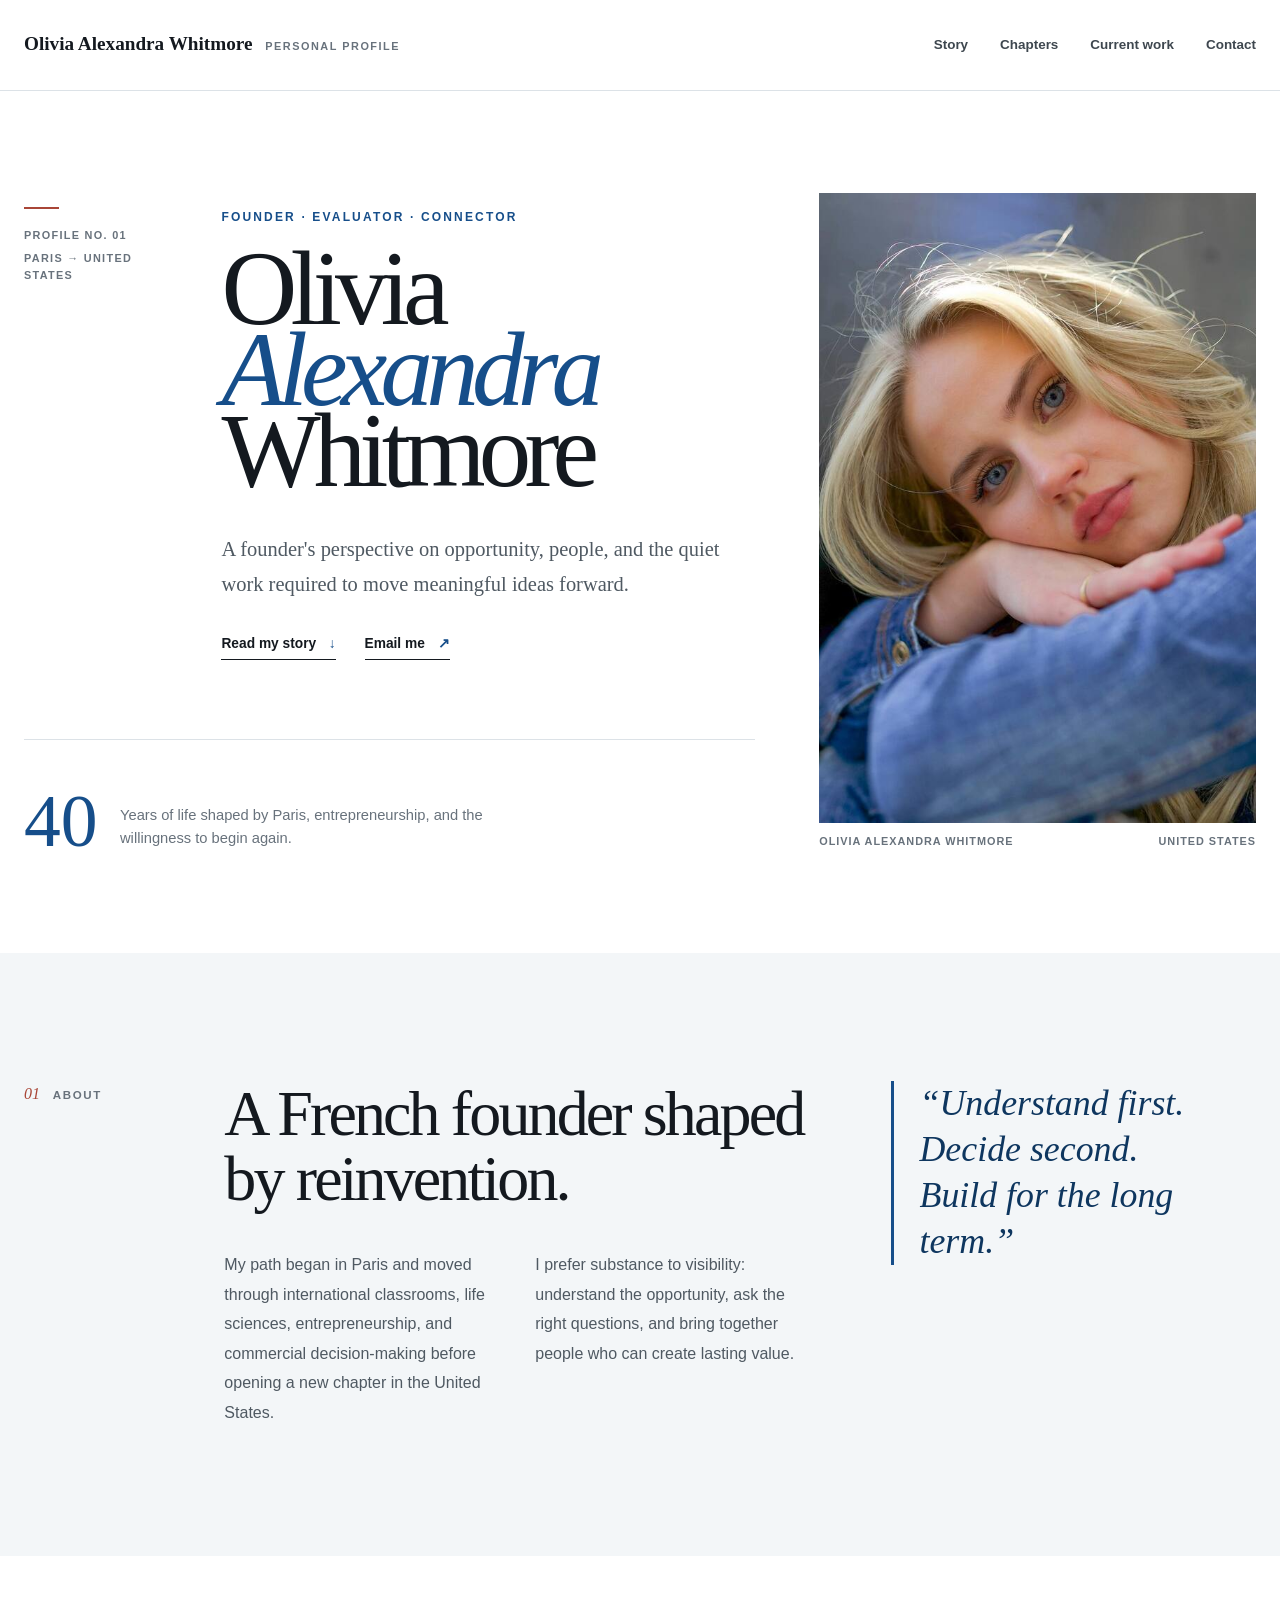
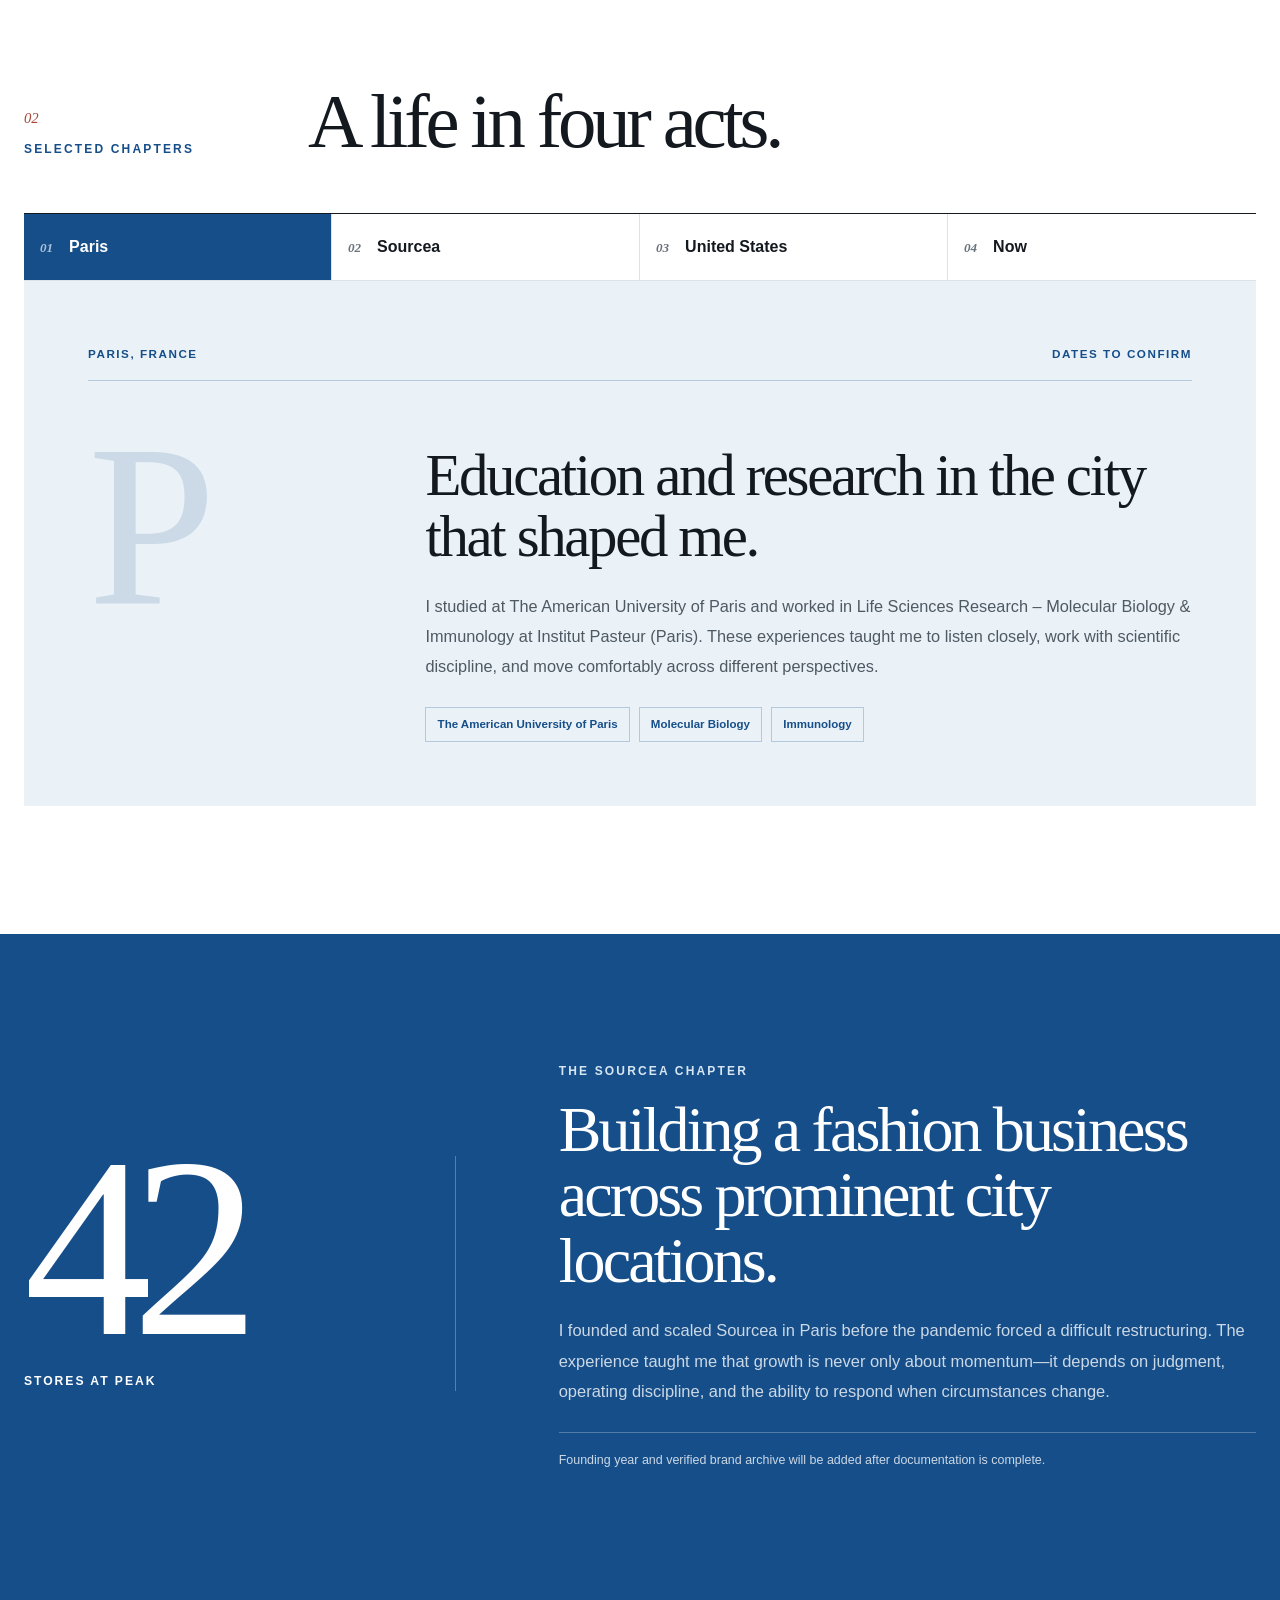
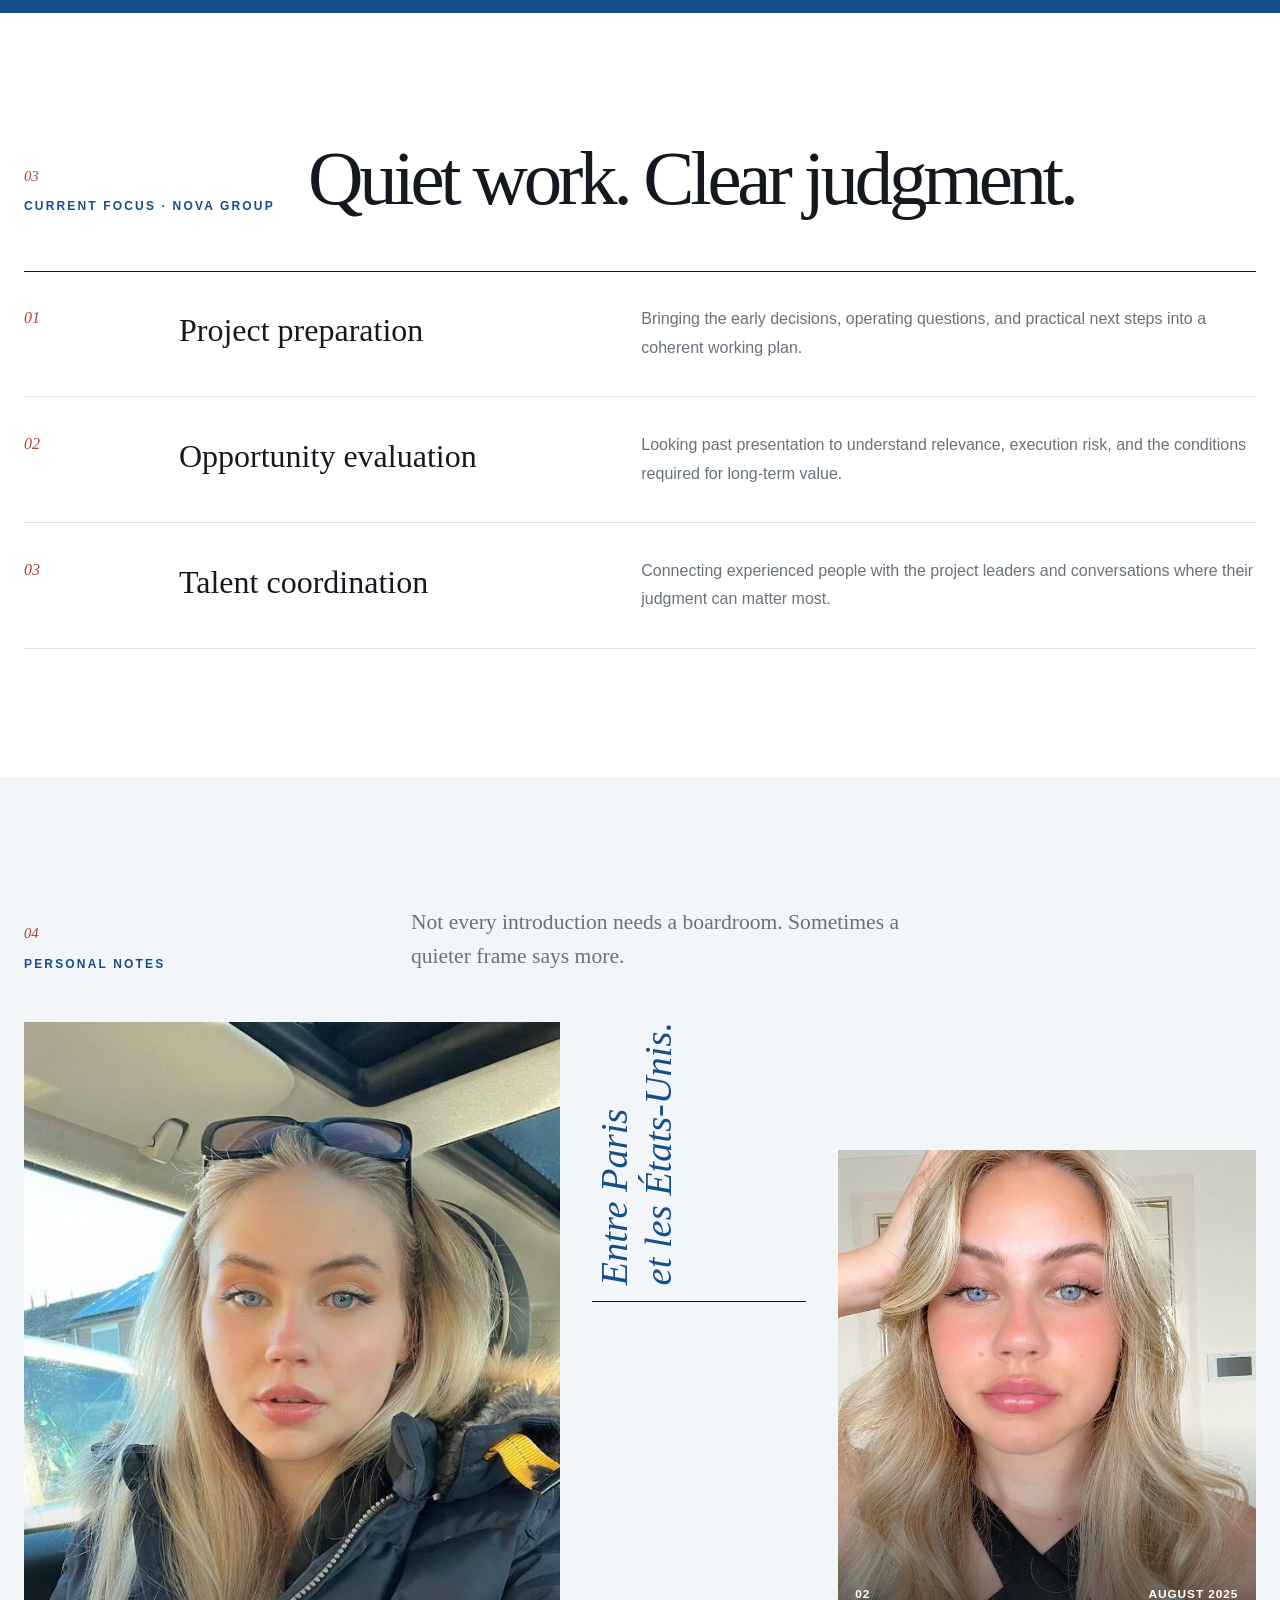
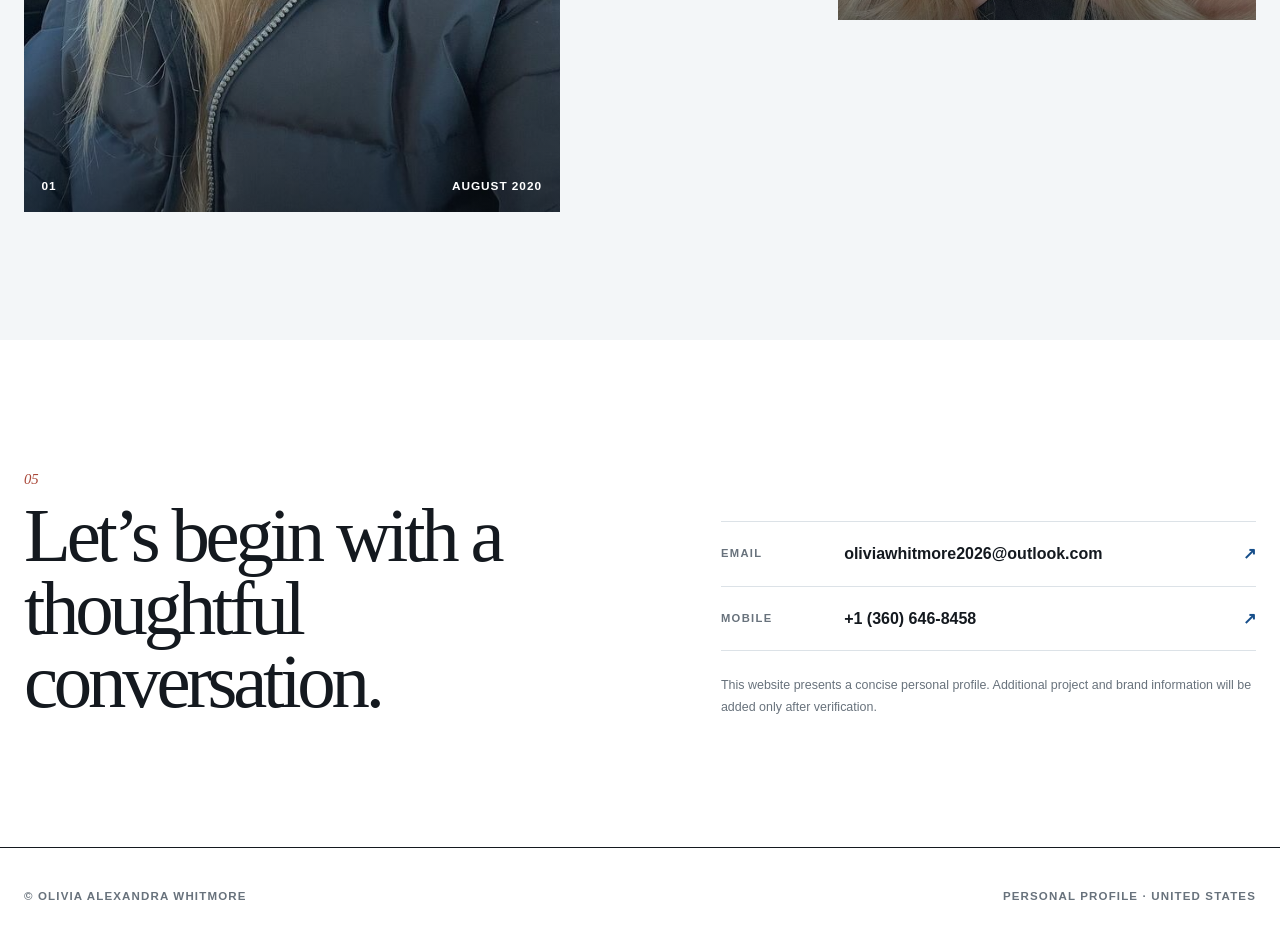
==== commit c242e3ee: "Align personal profile identity, education and affiliations" ====
--- a/index.html
+++ b/index.html
@@ -7,14 +7,14 @@
   <meta name="theme-color" content="#ffffff">
   <meta name="description" content="Meet Olivia Alexandra Whitmore, a French founder whose journey spans Paris, Sourcea, opportunity evaluation, project preparation, and talent coordination in the United States.">
   <meta property="og:type" content="profile">
-  <meta property="og:title" content="Olivia Whitmore | Founder, Evaluator & Connector">
+  <meta property="og:title" content="Olivia Alexandra Whitmore | Founder, Evaluator & Connector">
   <meta property="og:description" content="A personal profile shaped by Paris, entrepreneurship, reinvention, and thoughtful work in the United States.">
   <meta property="og:url" content="https://oliviawhitmore.github.io/">
   <meta property="profile:first_name" content="Olivia">
   <meta property="profile:last_name" content="Whitmore">
   <link rel="canonical" href="https://oliviawhitmore.github.io/">
   <link rel="icon" type="image/svg+xml" href="data:image/svg+xml,%3Csvg xmlns='http://www.w3.org/2000/svg' viewBox='0 0 64 64'%3E%3Crect width='64' height='64' fill='%23ffffff'/%3E%3Ccircle cx='32' cy='32' r='24' fill='none' stroke='%23164e8a' stroke-width='3'/%3E%3Ctext x='32' y='40' text-anchor='middle' font-family='Georgia' font-size='22' fill='%2314191f'%3EOW%3C/text%3E%3C/svg%3E">
-  <title>Olivia Whitmore | Personal Profile</title>
+  <title>Olivia Alexandra Whitmore | Personal Profile</title>
   <script type="application/ld+json">
   {
     "@context": "https://schema.org",
@@ -24,10 +24,25 @@
     "email": "mailto:oliviawhitmore2026@outlook.com",
     "telephone": "+1-360-646-8458",
     "description": "French founder and project professional focused on opportunity evaluation, project preparation, and talent coordination in the United States.",
-    "knowsAbout": ["Entrepreneurship", "Opportunity evaluation", "Project preparation", "Talent coordination", "Commercialization"]
+    "alumniOf": {
+      "@type": "CollegeOrUniversity",
+      "name": "The American University of Paris"
+    },
+    "affiliation": [
+      {
+        "@type": "Organization",
+        "name": "Institut Pasteur",
+        "description": "Life Sciences Research – Molecular Biology & Immunology"
+      },
+      {
+        "@type": "Organization",
+        "name": "Nova Group"
+      }
+    ],
+    "knowsAbout": ["Entrepreneurship", "Molecular Biology", "Immunology", "Opportunity evaluation", "Project preparation", "Talent coordination", "Commercialization"]
   }
   </script>
-  <link rel="stylesheet" href="style.css">
+  <link rel="stylesheet" href="style.css?v=editorial-2">
 </head>
 <body>
   <a class="skip-link" href="#main">Skip to content</a>
@@ -35,8 +50,8 @@
 
   <header class="site-header">
     <div class="header-inner wrap">
-      <a class="wordmark" href="#top" aria-label="Olivia Whitmore, home">
-        <span>Olivia Whitmore</span>
+      <a class="wordmark" href="#top" aria-label="Olivia Alexandra Whitmore, home">
+        <span>Olivia Alexandra Whitmore</span>
         <small>Personal profile</small>
       </a>
       <nav aria-label="Primary navigation">
@@ -66,8 +81,8 @@
       </div>
 
       <figure class="hero-portrait reveal">
-        <img src="assets/portrait-hero.jpg" alt="Portrait of Olivia Whitmore" fetchpriority="high">
-        <figcaption><span>Olivia Whitmore</span><span>United States</span></figcaption>
+        <img src="assets/portrait-hero.jpg" alt="Portrait of Olivia Alexandra Whitmore" fetchpriority="high">
+        <figcaption><span>Olivia Alexandra Whitmore</span><span>United States</span></figcaption>
       </figure>
 
       <div class="hero-note reveal">
@@ -109,9 +124,9 @@
           <div class="chapter-body">
             <p class="chapter-marker" id="chapter-marker">P</p>
             <div>
-              <h3 id="chapter-title">An international education in the city that shaped me.</h3>
-              <p id="chapter-copy">I studied at the American School of Paris, École Jeannine Manuel Paris, and The American University of Paris. French roots and international classrooms taught me to listen closely, adapt quickly, and work across different perspectives.</p>
-              <div class="chapter-tags" id="chapter-tags"><span>International perspective</span><span>Adaptability</span><span>Curiosity</span></div>
+              <h3 id="chapter-title">Education and research in the city that shaped me.</h3>
+              <p id="chapter-copy">I studied at The American University of Paris and worked in Life Sciences Research – Molecular Biology & Immunology at Institut Pasteur (Paris). These experiences taught me to listen closely, work with scientific discipline, and move comfortably across different perspectives.</p>
+              <div class="chapter-tags" id="chapter-tags"><span>The American University of Paris</span><span>Molecular Biology</span><span>Immunology</span></div>
             </div>
           </div>
         </article>
@@ -132,7 +147,7 @@
 
     <section class="work wrap" id="work">
       <div class="section-heading reveal">
-        <div><span class="section-number">03</span><p class="kicker">Current focus</p></div>
+        <div><span class="section-number">03</span><p class="kicker">Current focus · Nova Group</p></div>
         <h2>Quiet work. Clear judgment.</h2>
       </div>
       <div class="work-list">
@@ -150,12 +165,12 @@
         </div>
         <div class="photo-layout">
           <button class="photo photo-tall reveal" data-photo="assets/portrait-01.jpg" aria-label="Open portrait from August 2020">
-            <img src="assets/portrait-01.jpg" alt="Portrait of Olivia Whitmore" loading="lazy">
+            <img src="assets/portrait-01.jpg" alt="Portrait of Olivia Alexandra Whitmore" loading="lazy">
             <span><b>01</b> August 2020</span>
           </button>
           <div class="photo-aside reveal"><span>Entre Paris<br>et les États-Unis.</span></div>
           <button class="photo photo-wide reveal" data-photo="assets/portrait-02.jpg" aria-label="Open portrait from August 2025">
-            <img src="assets/portrait-02.jpg" alt="Portrait of Olivia Whitmore" loading="lazy">
+            <img src="assets/portrait-02.jpg" alt="Portrait of Olivia Alexandra Whitmore" loading="lazy">
             <span><b>02</b> August 2025</span>
           </button>
         </div>
@@ -179,11 +194,11 @@
     <div class="wrap footer-inner"><span>© Olivia Alexandra Whitmore</span><span>Personal profile · United States</span></div>
   </footer>
 
-  <dialog class="photo-dialog" id="photo-dialog" aria-label="Expanded portrait">
+  <div class="photo-dialog" id="photo-dialog" role="dialog" aria-modal="true" aria-label="Expanded portrait" hidden>
     <button class="dialog-close" type="button" aria-label="Close portrait">Close ×</button>
-    <img id="dialog-image" src="" alt="Expanded portrait of Olivia Whitmore">
-  </dialog>
-
-  <script src="script.js" defer></script>
+    <img id="dialog-image" src="" alt="Expanded portrait of Olivia Alexandra Whitmore">
+  </div>
+
+  <script src="script.js?v=editorial-2" defer></script>
 </body>
 </html>
--- a/style.css
+++ b/style.css
@@ -177,10 +177,11 @@
 footer { border-top: 1px solid var(--ink); }
 .footer-inner { min-height: 6rem; display: flex; align-items: center; justify-content: space-between; gap: 1.5rem; color: var(--muted); font-size: .72rem; font-weight: 740; letter-spacing: .1em; text-transform: uppercase; }
 
-.photo-dialog { width: min(92vw, 900px); max-height: 92vh; padding: 0; border: 0; background: transparent; }
-.photo-dialog::backdrop { background: rgba(15,20,25,.88); }
-.photo-dialog img { width: 100%; max-height: 86vh; object-fit: contain; }
-.dialog-close { position: fixed; top: 1rem; right: 1rem; z-index: 2; padding: .65rem .9rem; border: 1px solid rgba(255,255,255,.4); color: #fff; cursor: pointer; background: rgba(15,20,25,.65); }
+.photo-dialog { position: fixed; inset: 0; z-index: 100; display: grid; place-items: center; padding: 3rem 1rem 1rem; background: rgba(15,20,25,.9); }
+.photo-dialog[hidden] { display: none; }
+.photo-dialog img { width: min(92vw, 900px); max-height: 86vh; object-fit: contain; }
+.dialog-close { position: absolute; top: 1rem; right: 1rem; z-index: 2; padding: .65rem .9rem; border: 1px solid rgba(255,255,255,.4); color: #fff; cursor: pointer; background: rgba(15,20,25,.65); }
+body.modal-open { overflow: hidden; }
 
 .reveal { opacity: 0; transform: translateY(24px); transition: opacity .8s ease, transform .8s cubic-bezier(.2,.8,.2,1); }
 .reveal.in-view { opacity: 1; transform: none; }
